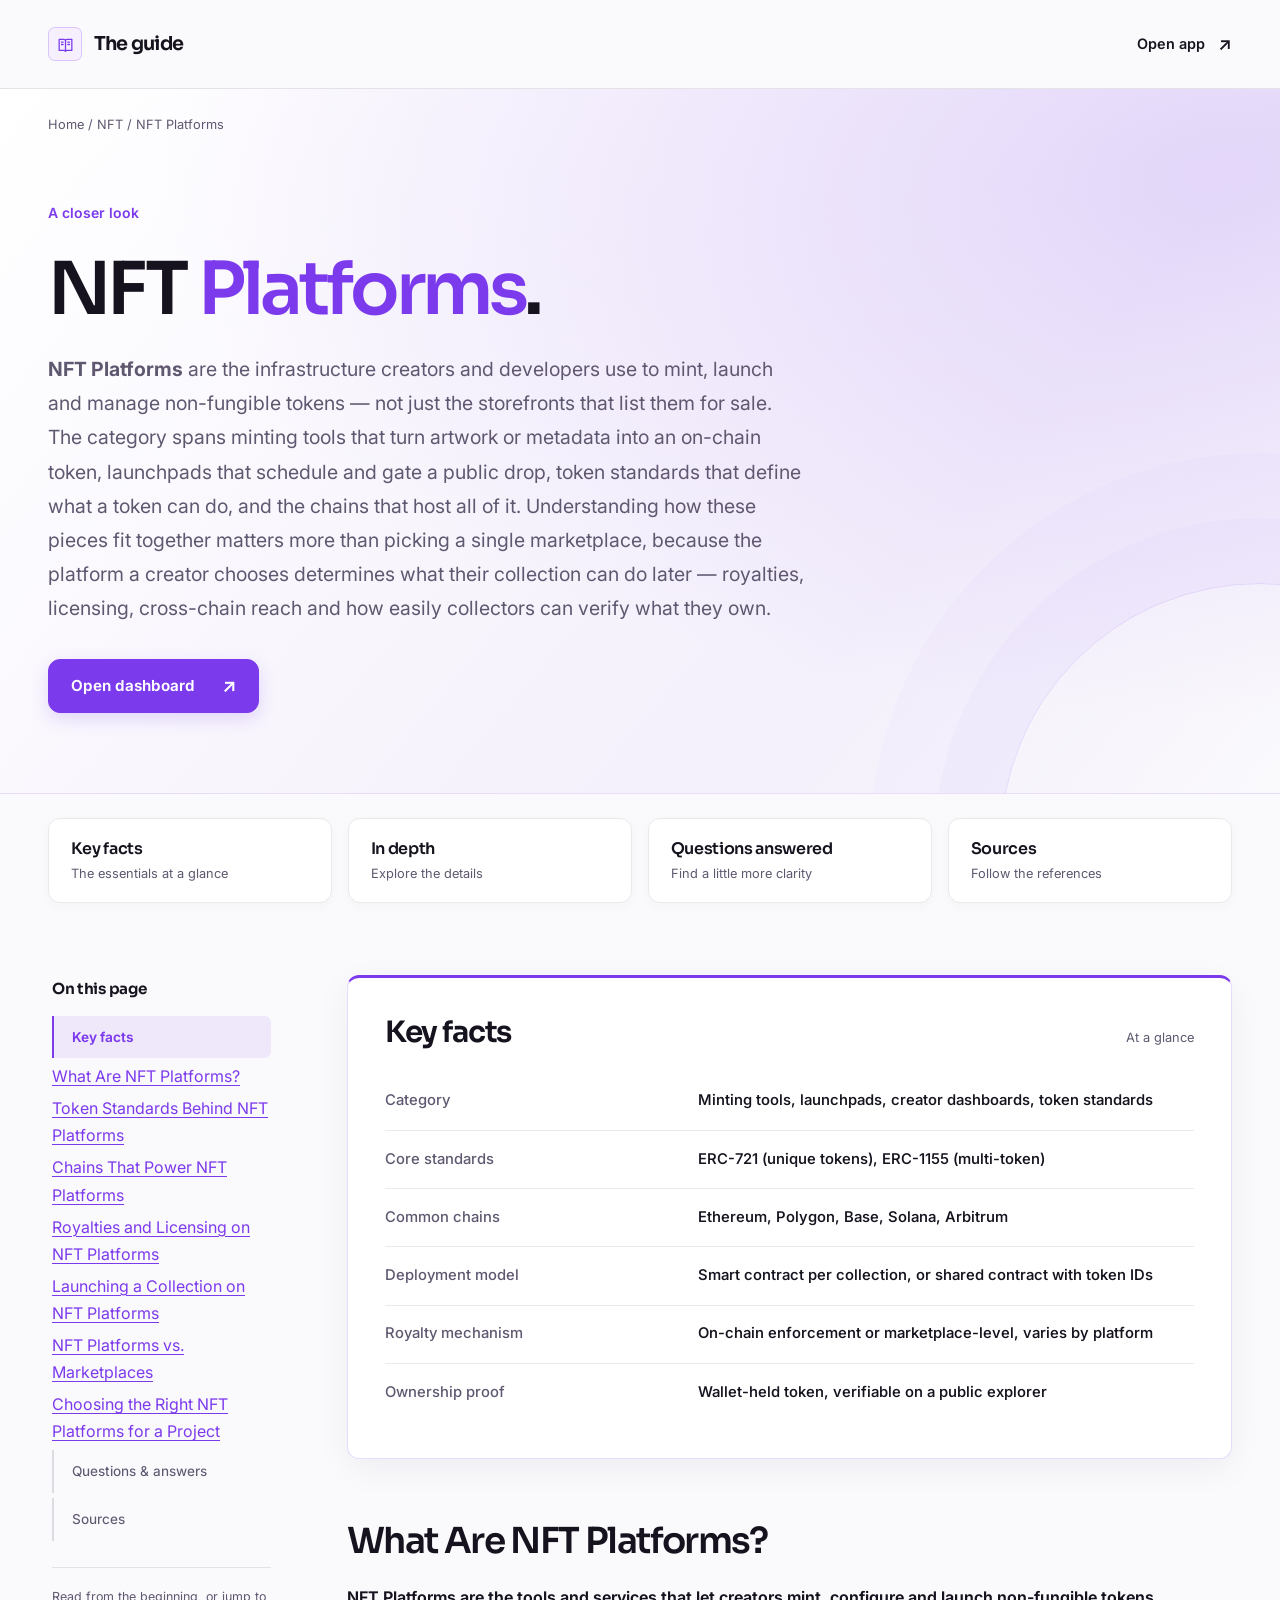
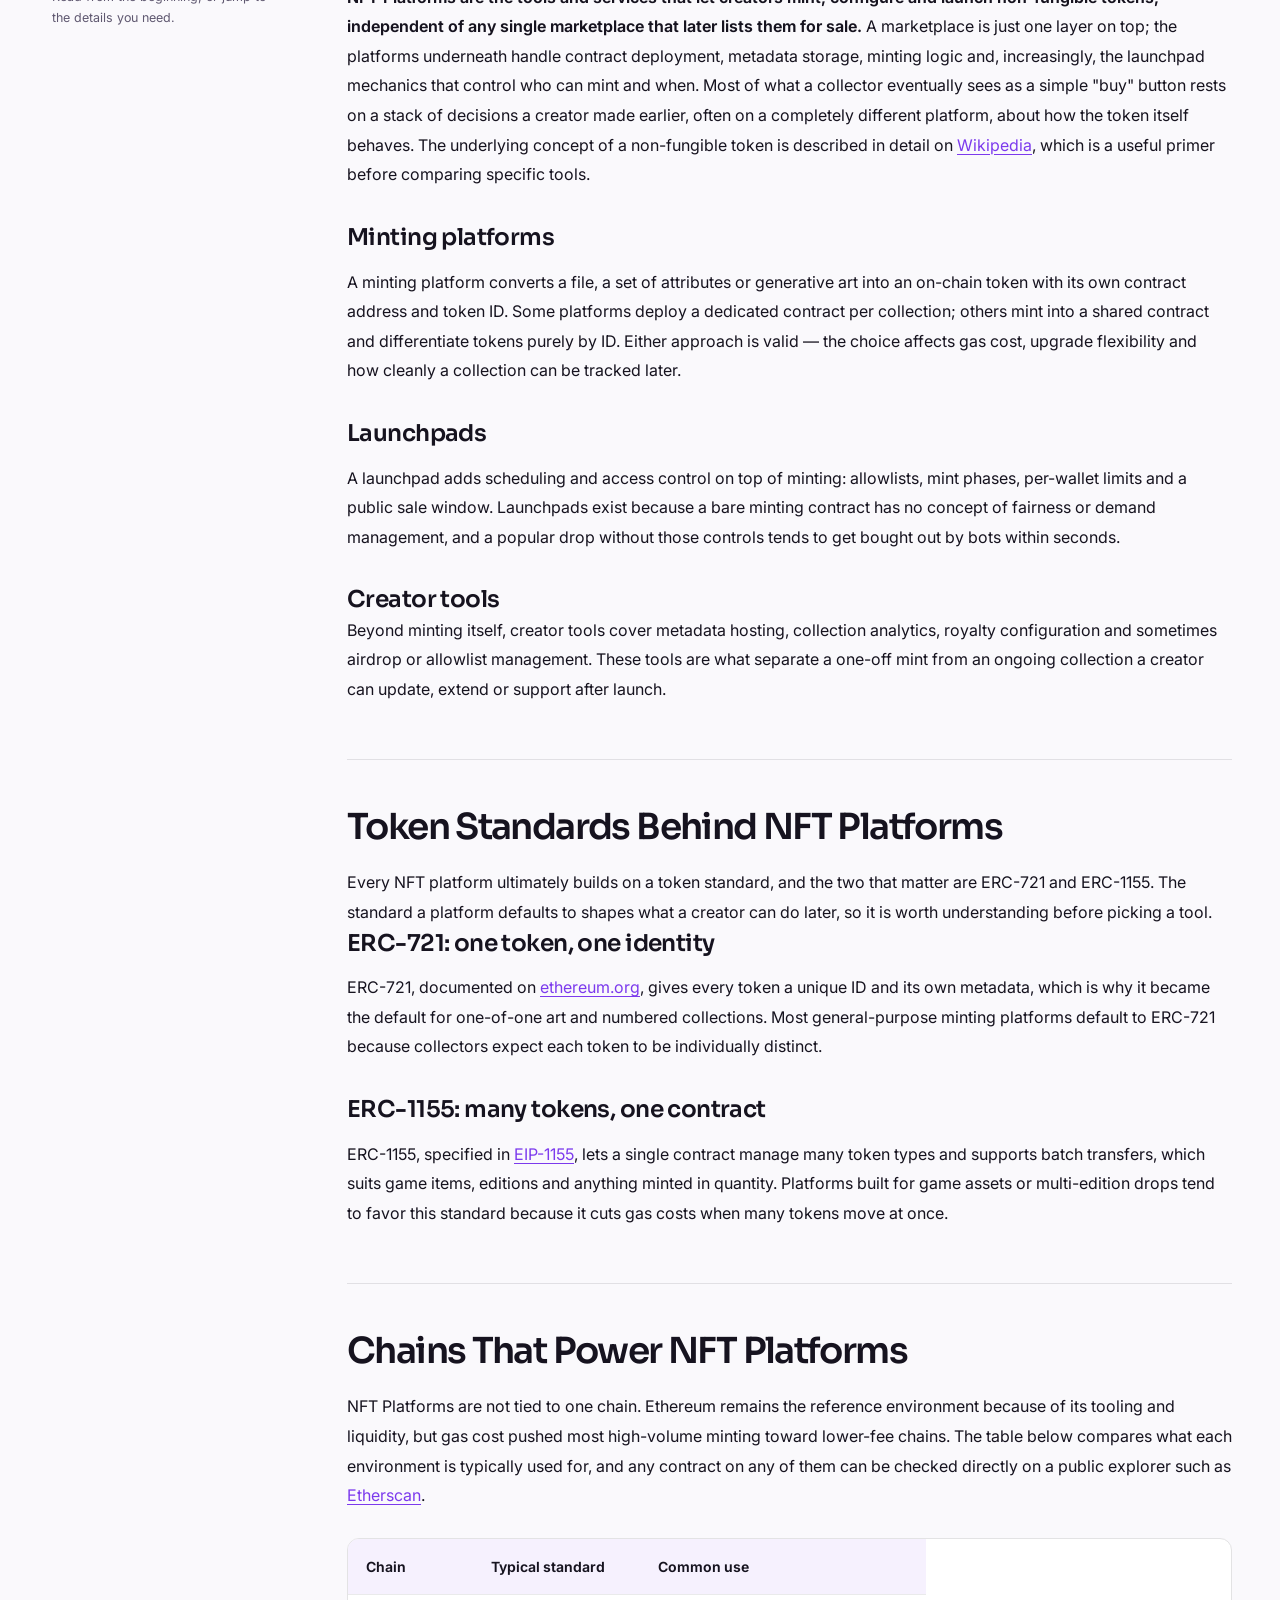
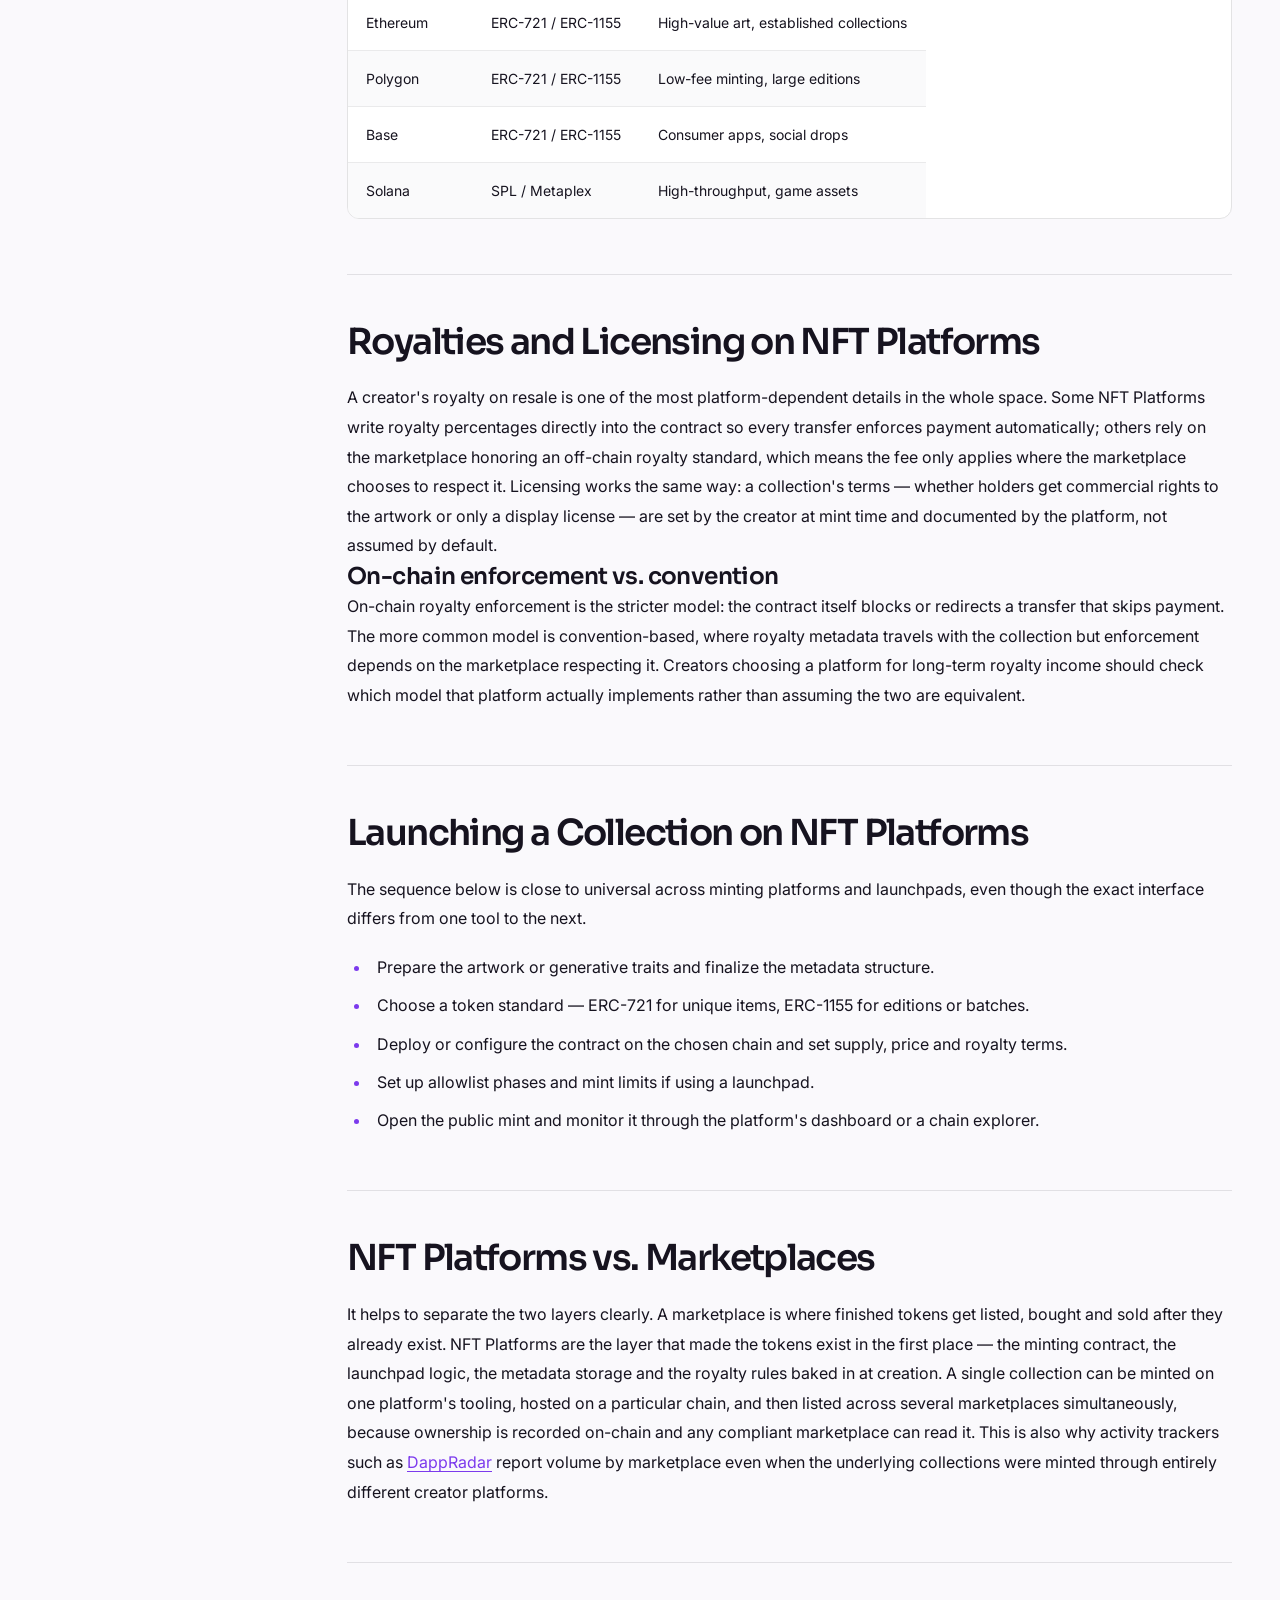
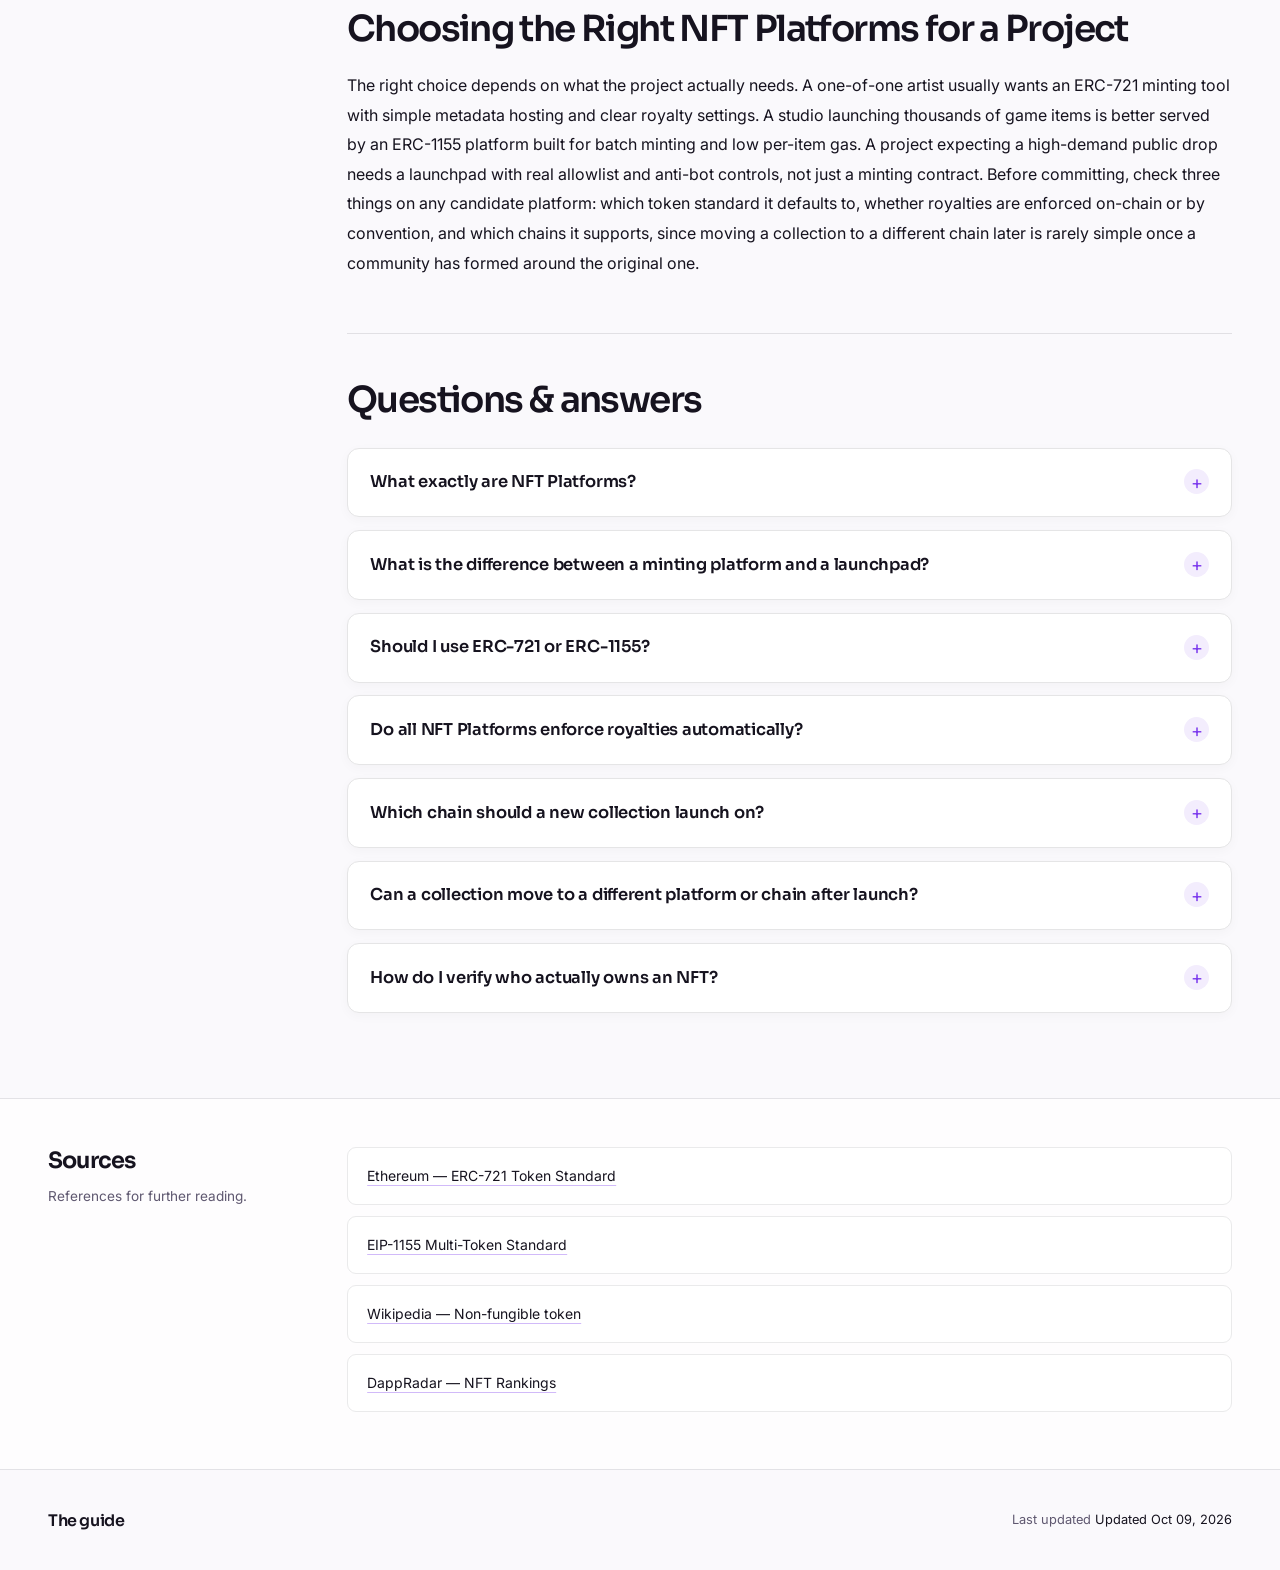
==== index.html @ 8acd0577 "Guide redesign: rich content, inline sources, scrollspy" ====
<!doctype html>
<html lang="en">
<head>
<meta charset="utf-8">
<meta name="viewport" content="width=device-width, initial-scale=1">
<title>NFT Platforms — Minting, Launchpads & Creator Tools Explained</title>
<meta name="description" content="NFT Platforms are the minting tools, launchpads, token standards and chains creators use to build and manage collections. Learn how ERC-721 and ERC-1155 work, how royalties are set, and how to launch a collection.">
<link rel="canonical" href="https://nft-platforms.github.io/">
<meta property="og:type" content="article">
<meta property="og:title" content="NFT Platforms">
<meta property="og:url" content="https://nft-platforms.github.io/">
<meta property="og:image" content="https://nft-platforms.github.io/og.png">
<meta name="twitter:card" content="summary_large_image">
<meta name="twitter:title" content="NFT Platforms">
<link rel="preconnect" href="https://fonts.googleapis.com"><link rel="preconnect" href="https://fonts.gstatic.com" crossorigin><link rel="stylesheet" href="https://fonts.googleapis.com/css2?family=Inter:wght@400;500;600;700&family=Sora:wght@500;600;700&display=swap">
<script type="application/ld+json">{"@context": "https://schema.org", "@graph": [{"@type": "WebSite", "@id": "https://nft-platforms.github.io/#website", "url": "https://nft-platforms.github.io/", "name": "NFT Platforms — Minting, Launchpads & Creator Tools Explained"}, {"@type": "WebPage", "@id": "https://nft-platforms.github.io/#webpage", "url": "https://nft-platforms.github.io/", "name": "NFT Platforms — Minting, Launchpads & Creator Tools Explained", "isPartOf": {"@id": "https://nft-platforms.github.io/#website"}, "description": "NFT Platforms are the minting tools, launchpads, token standards and chains creators use to build and manage collections. Learn how ERC-721 and ERC-1155 work, how royalties are set, and how to launch a collection.", "datePublished": "2026-10-09", "dateModified": "2026-10-09"}, {"@type": "SoftwareApplication", "name": "NFT Platforms", "applicationCategory": "FinanceApplication", "operatingSystem": "Web", "offers": {"@type": "Offer", "price": "0", "priceCurrency": "USD"}}, {"@type": "BreadcrumbList", "itemListElement": [{"@type": "ListItem", "position": 1, "name": "Home", "item": "https://nft-platforms.github.io/"}, {"@type": "ListItem", "position": 2, "name": "NFT"}, {"@type": "ListItem", "position": 3, "name": "NFT Platforms"}]}, {"@type": "FAQPage", "mainEntity": [{"@type": "Question", "name": "What exactly are NFT Platforms?", "acceptedAnswer": {"@type": "Answer", "text": "NFT Platforms are the minting tools, launchpads, creator dashboards and underlying token standards used to create and manage non-fungible tokens, as distinct from the marketplaces that later list them for sale."}}, {"@type": "Question", "name": "What is the difference between a minting platform and a launchpad?", "acceptedAnswer": {"@type": "Answer", "text": "A minting platform turns artwork or metadata into an on-chain token. A launchpad adds scheduling and access control on top — allowlists, mint phases and per-wallet limits — for a public drop."}}, {"@type": "Question", "name": "Should I use ERC-721 or ERC-1155?", "acceptedAnswer": {"@type": "Answer", "text": "ERC-721 suits unique, one-of-one tokens where each item needs its own identity. ERC-1155 suits editions, game items or anything minted in quantity, since one contract can manage many token types and batch transfers."}}, {"@type": "Question", "name": "Do all NFT Platforms enforce royalties automatically?", "acceptedAnswer": {"@type": "Answer", "text": "No. Some write royalty enforcement directly into the contract, while others rely on marketplaces voluntarily honoring royalty metadata. The two models behave very differently for long-term creator income."}}, {"@type": "Question", "name": "Which chain should a new collection launch on?", "acceptedAnswer": {"@type": "Answer", "text": "It depends on the project. Ethereum offers the deepest liquidity and tooling, while Polygon, Base and Solana offer lower fees for high-volume or game-asset minting. Check chain support before committing to a platform."}}, {"@type": "Question", "name": "Can a collection move to a different platform or chain after launch?", "acceptedAnswer": {"@type": "Answer", "text": "Moving a live collection to a different chain or minting platform is difficult once a community and secondary market exist around the original contract, so chain and standard choices are worth getting right before launch."}}, {"@type": "Question", "name": "How do I verify who actually owns an NFT?", "acceptedAnswer": {"@type": "Answer", "text": "Ownership is recorded on-chain against the token's contract and ID, so anyone can check the current holder of a specific token directly on a public chain explorer."}}]}]}</script>
<style>
:root{--bg:#FAF9FC;--surface:#FFFFFF;--text:#16131F;--muted:#5F5870;--accent:#7C3AED;--accent-ink:#FFFFFF;--radius:12px;--display:"Sora";--body:"Inter"}
*,
*::before,
*::after {
  box-sizing: border-box;
}
html {
  scroll-behavior: smooth;
  scroll-padding-top: 2rem;
  background: var(--bg);
  -webkit-text-size-adjust: 100%;
}
body {
  margin: 0;
  min-width: 280px;
  color: var(--text);
  background: var(--bg);
  font-family: var(--body);
  font-size: 1rem;
  font-weight: 400;
  line-height: 1.7;
  -webkit-font-smoothing: antialiased;
  overflow-wrap: break-word;
}
::selection {
  color: var(--accent-ink);
  background: var(--accent);
}
a {
  color: var(--accent);
  text-decoration-thickness: .075em;
  text-underline-offset: .2em;
  transition: color .18s ease, background .18s ease, border-color .18s ease;
}
a:hover {
  color: var(--text);
}
a:focus-visible,
summary:focus-visible,
[tabindex]:focus-visible {
  outline: 3px solid var(--accent);
  outline-offset: 5px;
  border-radius: calc(var(--radius) * .35);
}
img,
svg,
video {
  max-width: 100%;
  vertical-align: middle;
}
img,
video {
  height: auto;
}
h1,
h2,
h3,
h4,
h5,
h6 {
  margin-top: 0;
  color: var(--text);
  font-family: var(--display);
  font-weight: 650;
  line-height: 1.2;
  text-wrap: balance;
}
p,
ul,
ol,
dl,
figure,
blockquote {
  margin-top: 0;
}
[hidden] {
  display: none !important;
}
.cefe23b {
  width: min(100% - 6rem, 1240px);
  margin-inline: auto;
}
.c5c0a72 {
  position: absolute;
  z-index: 20;
  top: 1rem;
  left: 1rem;
  padding: .75rem 1.15rem;
  transform: translateY(-180%);
  border-radius: var(--radius);
  color: var(--accent-ink);
  background: var(--accent);
  font-weight: 600;
}
.c5c0a72:focus {
  transform: translateY(0);
}
.cffaac0 {
  position: relative;
  z-index: 1;
  border-bottom: 1px solid color-mix(in srgb, var(--text) 10%, var(--bg));
  background: var(--bg);
}
.c90aefa {
  display: flex;
  align-items: center;
  justify-content: space-between;
  gap: 2rem;
  min-height: 88px;
  padding-block: 1rem;
}
.c78a686 {
  display: inline-flex;
  align-items: center;
  gap: .75rem;
  color: var(--text);
  font-family: var(--display);
  font-size: 1.2rem;
  font-weight: 650;
  letter-spacing: -.04em;
}
.c497502 {
  display: grid;
  place-items: center;
  width: 34px;
  height: 34px;
  border: 1px solid color-mix(in srgb, var(--accent) 30%, var(--surface));
  border-radius: calc(var(--radius) * .55);
  color: var(--accent);
  background: color-mix(in srgb, var(--accent) 8%, var(--surface));
}
.c497502 svg {
  width: 19px;
  height: 19px;
  fill: none;
  stroke: var(--accent);
  stroke-width: 1.6;
  stroke-linecap: round;
  stroke-linejoin: round;
}
.c78d633 {
  display: inline-flex;
  align-items: center;
  gap: .8rem;
  padding: .5rem 0;
  color: var(--text);
  font-size: .9rem;
  font-weight: 600;
  text-decoration: none;
}
.c78d633:hover {
  color: var(--accent);
}
.cdb88d6 {
  position: relative;
  isolation: isolate;
  overflow: hidden;
  border-bottom: 1px solid color-mix(in srgb, var(--accent) 15%, var(--bg));
  background:
    radial-gradient(ellipse at 95% 12%, color-mix(in srgb, var(--accent) 14%, transparent), color-mix(in srgb, var(--accent) 0%, transparent) 62%),
    linear-gradient(130deg, var(--surface), color-mix(in srgb, var(--accent) 5%, var(--bg)) 70%, var(--bg));
}
.cdb88d6::after {
  content: "";
  position: absolute;
  z-index: -1;
  width: 520px;
  height: 520px;
  right: -240px;
  bottom: -310px;
  border: 1px solid color-mix(in srgb, var(--accent) 15%, transparent);
  border-radius: 50%;
  box-shadow: 0 0 0 65px color-mix(in srgb, var(--accent) 3%, transparent), 0 0 0 130px color-mix(in srgb, var(--accent) 2%, transparent);
  pointer-events: none;
}
.cbb3ed4 {
  padding-block: 1.6rem 5rem;
}
.c1f2489 {
  margin-bottom: 3.8rem;
  color: var(--muted);
  font-size: .8rem;
  line-height: 1.6;
}
.c98dff1 {
  display: inline;
  color: var(--muted);
  font-family: var(--body);
  font-size: inherit;
  text-decoration: none;
}
.c98dff1 a,
a.c98dff1 {
  color: var(--muted);
  text-decoration: none;
}
.c98dff1 a:hover,
a.c98dff1:hover {
  color: var(--accent);
  text-decoration: underline;
}
.c1f2489 ol,
.c1f2489 ul,
ol.c98dff1,
ul.c98dff1 {
  display: flex;
  align-items: center;
  flex-wrap: wrap;
  gap: .45rem .7rem;
  padding: 0;
  margin: 0;
  list-style: none;
}
.c1f2489 li {
  display: inline;
}
.c1f2489 [aria-current="page"] {
  color: var(--text);
}
.ca97e7f {
  display: flex;
  align-items: center;
  flex-wrap: wrap;
  gap: .8rem;
  margin-bottom: 1.35rem;
  color: var(--accent);
  font-size: .875rem;
  font-weight: 600;
}
.cd45941 {
  padding-block: .3rem;
}
.cecd65b {
  display: inline-flex;
  align-items: center;
  justify-content: center;
  min-height: 36px;
  max-width: 180px;
  padding: .4rem .65rem;
  border: 1px solid color-mix(in srgb, var(--text) 9%, var(--surface));
  border-radius: calc(var(--radius) * .6);
  background: var(--surface);
  box-shadow: 0 3px 10px color-mix(in srgb, var(--text) 4%, transparent);
  color: var(--text);
  font-size: .8rem;
  line-height: 1;
}
.cecd65b:empty {
  display: none;
}
.cecd65b img,
.cecd65b svg {
  display: block;
  width: auto;
  max-width: 148px;
  height: 24px;
  object-fit: contain;
}
.cdb88d6 h1 {
  max-width: 1050px;
  margin: 0 0 1.5rem;
  font-family: var(--display);
  font-size: clamp(2.7rem, 5.7vw, 5.1rem);
  font-weight: 600;
  line-height: 1.06;
  letter-spacing: -.055em;
  overflow-wrap: anywhere;
}
.cdb88d6 h1 em {
  color: var(--accent);
  font-style: normal;
}
.cdb88d6 h1 a {
  color: inherit;
}
.c7d309c {
  max-width: 760px;
  margin: 0 0 2.1rem;
  color: var(--muted);
  font-size: clamp(1.05rem, 1.6vw, 1.22rem);
  line-height: 1.75;
  text-wrap: pretty;
}
.ce9240f {
  display: inline-flex;
  align-items: center;
  justify-content: center;
  gap: 1.7rem;
  min-height: 54px;
  padding: .85rem 1.35rem;
  border: 1px solid var(--accent);
  border-radius: var(--radius);
  color: var(--accent-ink);
  background: var(--accent);
  box-shadow: 0 6px 18px color-mix(in srgb, var(--accent) 18%, transparent);
  font-family: var(--body);
  font-size: .95rem;
  font-weight: 650;
  line-height: 1.4;
  text-decoration: none;
  transition: background .2s ease, box-shadow .2s ease, transform .2s ease;
}
.ce9240f:hover {
  color: var(--accent-ink);
  background: color-mix(in srgb, var(--accent) 92%, var(--text));
  box-shadow: 0 9px 24px color-mix(in srgb, var(--accent) 24%, transparent);
  transform: translateY(-2px);
}
.cd52b33 {
  font-family: var(--body);
  font-size: 1.25em;
  line-height: 1;
}
.ccb39e4 {
  display: grid;
  grid-template-columns: repeat(4, minmax(0, 1fr));
  gap: 1rem;
  margin-block: 1.5rem 4.5rem;
}
.c43fad9 {
  min-width: 0;
  padding: 1.2rem 1.35rem;
  border: 1px solid color-mix(in srgb, var(--text) 9%, var(--surface));
  border-radius: var(--radius);
  background: var(--surface);
  box-shadow: 0 3px 12px color-mix(in srgb, var(--text) 3%, transparent);
}
.c43fad9 strong {
  display: block;
  margin-bottom: .2rem;
  color: var(--text);
  font-family: var(--display);
  font-size: 1rem;
  font-weight: 600;
  line-height: 1.4;
  letter-spacing: -.02em;
}
.c43fad9 span {
  display: block;
  color: var(--muted);
  font-size: .8rem;
  line-height: 1.5;
}
.c946517 {
  display: grid;
  grid-template-columns: 235px minmax(0, 1fr);
  align-items: start;
  gap: clamp(2.5rem, 5vw, 5rem);
  padding-bottom: 4.5rem;
}
.c07c0bd {
  position: sticky;
  top: 2rem;
  min-width: 0;
  max-height: calc(100dvh - 4rem);
  overflow-y: auto;
  overscroll-behavior: contain;
  scrollbar-width: thin;
  scrollbar-color: color-mix(in srgb, var(--muted) 35%, var(--surface)) var(--surface);
  padding: .3rem .75rem 1rem .25rem;
}
.c98b7b7 {
  margin: 0 0 1.1rem;
  color: var(--text);
  font-family: var(--display);
  font-size: .95rem;
  font-weight: 650;
  letter-spacing: -.02em;
}
.c0b06b7 {
  display: grid;
  gap: .3rem;
  margin: 0;
  padding: 0;
  list-style: none;
}
.c0b06b7 li {
  min-width: 0;
  margin: 0;
  padding: 0;
}
.c336e71 {
  position: relative;
  display: block;
  padding: .7rem .9rem .7rem 1.1rem;
  border-inline-start: 2px solid color-mix(in srgb, var(--muted) 18%, var(--bg));
  border-radius: 0 calc(var(--radius) * .55) calc(var(--radius) * .55) 0;
  color: var(--muted);
  font-family: var(--body);
  font-size: .85rem;
  font-weight: 450;
  line-height: 1.5;
  text-decoration: none;
  overflow-wrap: anywhere;
}
.c336e71:hover {
  border-inline-start-color: color-mix(in srgb, var(--accent) 45%, var(--bg));
  color: var(--text);
  background: color-mix(in srgb, var(--accent) 5%, var(--bg));
}
.c336e71[aria-current="location"] {
  border-inline-start-color: var(--accent);
  color: var(--accent);
  background: color-mix(in srgb, var(--accent) 9%, var(--bg));
  font-weight: 650;
}
.cb2115a {
  margin: 1.65rem 0 0;
  padding: 1.2rem 0 0;
  border-top: 1px solid color-mix(in srgb, var(--text) 10%, var(--bg));
  color: var(--muted);
  font-size: .78rem;
  line-height: 1.65;
}
.cc89a60 {
  min-width: 0;
}
.c6dfbe2 {
  padding: clamp(1.3rem, 3vw, 2.3rem);
  margin-bottom: 3.75rem;
  border: 1px solid color-mix(in srgb, var(--accent) 18%, var(--surface));
  border-top: 3px solid var(--accent);
  border-radius: var(--radius);
  background: var(--surface);
  box-shadow: 0 10px 35px color-mix(in srgb, var(--text) 5%, transparent);
  scroll-margin-top: 2rem;
}
.c9e0ee4 {
  display: flex;
  align-items: baseline;
  flex-wrap: wrap;
  gap: .5rem 1.5rem;
  justify-content: space-between;
  margin-bottom: 1.4rem;
}
.c9e0ee4 h2 {
  margin: 0;
  font-size: clamp(1.45rem, 2.3vw, 1.85rem);
  letter-spacing: -.04em;
}
.c9e0ee4 p {
  margin: 0;
  color: var(--muted);
  font-size: .8rem;
}
.cd4918e {
  min-width: 0;
  overflow-x: auto;
  scrollbar-width: thin;
  scrollbar-color: var(--muted) var(--surface);
}
.cddbc83 {
  width: 100%;
  border-collapse: collapse;
  color: var(--text);
  font-family: var(--body);
  font-size: .925rem;
  line-height: 1.6;
  text-align: left;
}
.cddbc83 caption {
  padding: 0 0 1rem;
  color: var(--muted);
  font-size: .85rem;
  text-align: left;
}
.cddbc83 th,
.cddbc83 td {
  padding: 1.05rem .85rem;
  border-bottom: 1px solid color-mix(in srgb, var(--text) 9%, var(--surface));
  vertical-align: top;
  overflow-wrap: anywhere;
}
.cddbc83 th {
  width: 37%;
  color: var(--muted);
  font-weight: 500;
}
.cddbc83 thead th {
  color: var(--text);
  background: color-mix(in srgb, var(--accent) 5%, var(--surface));
  font-weight: 650;
}
.cddbc83 td {
  font-weight: 550;
}
.cddbc83 tr > :first-child {
  padding-left: 0;
}
.cddbc83 tr > :last-child {
  padding-right: 0;
}
.cddbc83 tbody:last-child tr:last-child > *,
.cddbc83 > tr:last-child > * {
  border-bottom: 0;
}
.cddbc83 td p:last-child,
.cddbc83 th p:last-child {
  margin-bottom: 0;
}
.c94e73f {
  min-width: 0;
}
.c7e3043 {
  min-width: 0;
  margin: 0 0 3.4rem;
  scroll-margin-top: 2rem;
}
.c7e3043 + .c7e3043 {
  padding-top: 2.8rem;
  border-top: 1px solid color-mix(in srgb, var(--text) 11%, var(--bg));
}
.c4449d2 {
  margin: 0 0 1.25rem;
  color: var(--text);
  font-family: var(--display);
  font-size: clamp(1.65rem, 2.8vw, 2.35rem);
  font-weight: 600;
  line-height: 1.22;
  letter-spacing: -.045em;
}
.c6a6f49 {
  color: var(--text);
  font-family: var(--body);
  font-size: 1rem;
  line-height: 1.85;
  overflow-wrap: anywhere;
}
.c6a6f49 > :last-child {
  margin-bottom: 0;
}
.c6a6f49 p {
  margin: 0 0 1.3rem;
  text-wrap: pretty;
}
.c6a6f49 h3 {
  margin: 2rem 0 .9rem;
  font-size: clamp(1.2rem, 2vw, 1.45rem);
  font-weight: 600;
  line-height: 1.35;
  letter-spacing: -.025em;
}
.c6a6f49 h4,
.c6a6f49 h5,
.c6a6f49 h6 {
  margin: 1.6rem 0 .75rem;
  font-size: 1.075rem;
  line-height: 1.4;
}
.c6a6f49 h3:first-child,
.c6a6f49 h4:first-child {
  margin-top: 0;
}
.c6a6f49 strong,
.c41a2b4 strong {
  color: var(--text);
  font-weight: 650;
}
.c6a6f49 ul,
.c6a6f49 ol,
.c41a2b4 ul,
.c41a2b4 ol {
  margin: 1.2rem 0 1.6rem;
  padding-left: 1.5rem;
}
.c6a6f49 li,
.c41a2b4 li {
  padding-left: .4rem;
  margin-block: .55rem;
}
.c6a6f49 li::marker,
.c41a2b4 li::marker {
  color: var(--accent);
  font-weight: 600;
}
.c6a6f49 li > ul,
.c6a6f49 li > ol {
  margin-block: .5rem;
}
.c6a6f49 li p {
  margin-bottom: .6rem;
}
.c6a6f49 blockquote {
  margin: 1.8rem 0;
  padding: 1.3rem 1.5rem;
  border-inline-start: 3px solid var(--accent);
  border-radius: 0 var(--radius) var(--radius) 0;
  background: color-mix(in srgb, var(--accent) 6%, var(--surface));
  color: var(--text);
  font-size: 1.05rem;
}
.c6a6f49 blockquote > :last-child {
  margin-bottom: 0;
}
.c6a6f49 blockquote cite {
  display: block;
  margin-top: .9rem;
  color: var(--muted);
  font-size: .85rem;
  font-style: normal;
}
.c6a6f49 table {
  display: block;
  width: 100%;
  max-width: 100%;
  margin: 1.7rem 0;
  overflow-x: auto;
  border: 1px solid color-mix(in srgb, var(--text) 12%, var(--surface));
  border-radius: var(--radius);
  border-spacing: 0;
  background: var(--surface);
  font-family: var(--body);
  font-size: .875rem;
  line-height: 1.65;
  text-align: left;
  scrollbar-width: thin;
  scrollbar-color: var(--muted) var(--surface);
}
.c6a6f49 table caption {
  padding: .9rem 1rem;
  color: var(--muted);
  font-size: .82rem;
  text-align: left;
}
.c6a6f49 th,
.c6a6f49 td {
  min-width: 125px;
  padding: 1rem 1.15rem;
  border-bottom: 1px solid color-mix(in srgb, var(--text) 9%, var(--surface));
  vertical-align: top;
}
.c6a6f49 th {
  color: var(--text);
  background: color-mix(in srgb, var(--accent) 7%, var(--surface));
  font-weight: 650;
}
.c6a6f49 tbody tr:nth-child(even) {
  background: color-mix(in srgb, var(--text) 2%, var(--surface));
}
.c6a6f49 tbody:last-child tr:last-child > * {
  border-bottom: 0;
}
.c6a6f49 td > :last-child,
.c6a6f49 th > :last-child {
  margin-bottom: 0;
}
.c6a6f49 figure {
  margin: 1.8rem 0;
}
.c6a6f49 figure img {
  display: block;
  border-radius: var(--radius);
}
.c6a6f49 figcaption {
  margin-top: .7rem;
  color: var(--muted);
  font-size: .8rem;
  line-height: 1.6;
}
.c6a6f49 code,
.c41a2b4 code {
  padding: .1em .35em;
  border-radius: calc(var(--radius) * .25);
  background: color-mix(in srgb, var(--accent) 7%, var(--surface));
  color: var(--text);
  font-family: var(--body);
  font-size: .9em;
}
.c6a6f49 pre {
  overflow-x: auto;
  padding: 1.2rem;
  border: 1px solid color-mix(in srgb, var(--text) 10%, var(--surface));
  border-radius: var(--radius);
  background: var(--surface);
  color: var(--text);
  font-family: var(--body);
  font-size: .875rem;
  line-height: 1.7;
}
.c6a6f49 pre code {
  padding: 0;
  background: var(--surface);
}
.c6a6f49 hr {
  margin: 2rem 0;
  border: 0;
  border-top: 1px solid color-mix(in srgb, var(--text) 12%, var(--bg));
}
.c6a6f49 dt {
  margin-top: 1.1rem;
  color: var(--text);
  font-weight: 650;
}
.c6a6f49 dd {
  margin: .4rem 0 1rem;
  color: var(--muted);
}
.cfaed6d {
  padding-top: 2.75rem;
  border-top: 1px solid color-mix(in srgb, var(--text) 11%, var(--bg));
  scroll-margin-top: 2rem;
}
.cfaed6d > .c4449d2 {
  margin-bottom: 1.65rem;
}
.c4f1704 {
  margin: 0 0 .8rem;
  border: 1px solid color-mix(in srgb, var(--text) 11%, var(--surface));
  border-radius: var(--radius);
  background: var(--surface);
  box-shadow: 0 3px 12px color-mix(in srgb, var(--text) 3%, transparent);
  overflow: clip;
  transition: border-color .2s ease, box-shadow .2s ease;
}
.c4f1704:hover {
  border-color: color-mix(in srgb, var(--accent) 35%, var(--surface));
}
.c4f1704[open] {
  border-color: color-mix(in srgb, var(--accent) 35%, var(--surface));
  box-shadow: 0 6px 20px color-mix(in srgb, var(--text) 4%, transparent);
}
.caa4bcc {
  position: relative;
  display: block;
  padding: 1.35rem 3.8rem 1.35rem 1.4rem;
  color: var(--text);
  font-family: var(--display);
  font-size: 1.025rem;
  font-weight: 600;
  line-height: 1.5;
  letter-spacing: -.015em;
  list-style: none;
  cursor: pointer;
}
.caa4bcc::-webkit-details-marker {
  display: none;
}
.caa4bcc::after {
  content: "+";
  position: absolute;
  top: 1.3rem;
  right: 1.35rem;
  display: grid;
  place-items: center;
  width: 25px;
  height: 25px;
  border-radius: 50%;
  background: color-mix(in srgb, var(--accent) 9%, var(--surface));
  color: var(--accent);
  font-family: var(--body);
  font-size: 1.15rem;
  font-weight: 400;
  line-height: 1;
}
.c4f1704[open] > .caa4bcc::after {
  content: "−";
}
.c4f1704 > .caa4bcc:focus-visible {
  outline-offset: -5px;
}
.c41a2b4 {
  padding: 0 1.4rem 1.45rem;
  color: var(--muted);
  font-family: var(--body);
  font-size: .95rem;
  line-height: 1.8;
}
.c41a2b4 > :first-child {
  margin-top: 0;
}
.c41a2b4 > :last-child {
  margin-bottom: 0;
}
.c41a2b4 p {
  margin-bottom: 1rem;
}
.cdb9218 {
  padding-block: 3rem 3.6rem;
  border-top: 1px solid color-mix(in srgb, var(--text) 10%, var(--bg));
  background: color-mix(in srgb, var(--surface) 70%, var(--bg));
  scroll-margin-top: 2rem;
}
.c334f5b {
  display: grid;
  grid-template-columns: 235px minmax(0, 1fr);
  gap: clamp(2.5rem, 5vw, 5rem);
}
.cc106f7 h2 {
  margin-bottom: .7rem;
  font-size: 1.4rem;
  letter-spacing: -.035em;
}
.cc106f7 p {
  margin: 0;
  color: var(--muted);
  font-size: .85rem;
  line-height: 1.7;
}
.c7d7921 {
  min-width: 0;
}
.cf31224 {
  display: grid;
  gap: .7rem;
  margin: 0;
  padding: 0;
  list-style: none;
  font-family: var(--body);
}
.c3834c2 {
  display: block;
  min-width: 0;
  padding: 1rem 1.2rem;
  border: 1px solid color-mix(in srgb, var(--text) 9%, var(--surface));
  border-radius: calc(var(--radius) * .75);
  background: var(--surface);
  color: var(--muted);
  font-family: var(--body);
  font-size: .875rem;
  line-height: 1.7;
  overflow-wrap: anywhere;
}
.c3834c2 a,
a.c3834c2 {
  color: var(--text);
  text-decoration-color: color-mix(in srgb, var(--accent) 35%, var(--surface));
  text-underline-offset: .25em;
}
.c3834c2 a:hover,
a.c3834c2:hover {
  color: var(--accent);
  text-decoration-color: var(--accent);
}
.c3834c2 p {
  margin: .4rem 0 0;
}
.c3834c2 small {
  color: var(--muted);
  font-size: .8rem;
}
.c576ad7 {
  border-top: 1px solid color-mix(in srgb, var(--text) 10%, var(--bg));
  background: var(--bg);
}
.c12b089 {
  display: flex;
  align-items: center;
  justify-content: space-between;
  flex-wrap: wrap;
  gap: 1rem 2rem;
  min-height: 100px;
  padding-block: 1.5rem;
}
.c9fcdd5 {
  color: var(--text);
  font-family: var(--display);
  font-size: 1rem;
  font-weight: 600;
  letter-spacing: -.025em;
}
.c50a962 {
  margin: 0;
  color: var(--muted);
  font-size: .8rem;
}
.c50a962 span {
  color: var(--text);
}
@media (min-width: 1500px) {
  .cbb3ed4 {
    padding-bottom: 6rem;
  }
  .c1f2489 {
    margin-bottom: 4.5rem;
  }
  .c946517 {
    gap: 5.5rem;
  }
  .c334f5b {
    gap: 5.5rem;
  }
}
@media (max-width: 1050px) {
  .cefe23b {
    width: calc(100% - 3rem);
  }
  .c946517,
  .c334f5b {
    grid-template-columns: 190px minmax(0, 1fr);
    gap: 2.25rem;
  }
  .ccb39e4 {
    gap: .75rem;
  }
  .c43fad9 {
    padding: 1rem;
  }
  .c336e71 {
    font-size: .8rem;
  }
}
@media (max-width: 760px) {
  html {
    scroll-padding-top: 1rem;
  }
  .c90aefa {
    min-height: 72px;
  }
  .cbb3ed4 {
    padding-block: 1.25rem 3.25rem;
  }
  .c1f2489 {
    margin-bottom: 2.6rem;
  }
  .cdb88d6 h1 {
    max-width: 100%;
    font-size: clamp(2.45rem, 7.4vw, 3.6rem);
    letter-spacing: -.045em;
  }
  .c7d309c {
    font-size: 1.05rem;
  }
  .ccb39e4 {
    grid-template-columns: repeat(2, minmax(0, 1fr));
    margin-block: 1.2rem 2.5rem;
  }
  .c946517 {
    grid-template-columns: minmax(0, 1fr);
    gap: 2.3rem;
    padding-bottom: 3rem;
  }
  .c07c0bd {
    position: static;
    max-height: none;
    padding: 1.2rem;
    border: 1px solid color-mix(in srgb, var(--text) 10%, var(--surface));
    border-radius: var(--radius);
    background: var(--surface);
  }
  .c98b7b7 {
    margin-bottom: .8rem;
  }
  .c0b06b7 {
    grid-template-columns: repeat(2, minmax(0, 1fr));
    gap: .4rem .8rem;
  }
  .c336e71 {
    height: 100%;
    padding-block: .7rem;
    font-size: .825rem;
  }
  .cb2115a {
    display: none;
  }
  .c6dfbe2 {
    margin-bottom: 2.5rem;
  }
  .c7e3043 {
    margin-bottom: 2.6rem;
  }
  .c7e3043 + .c7e3043 {
    padding-top: 2.2rem;
  }
  .c334f5b {
    grid-template-columns: minmax(0, 1fr);
    gap: 1.5rem;
  }
  .cdb9218 {
    padding-block: 2.5rem;
  }
  .c7e3043,
  .c6dfbe2,
  .cfaed6d,
  .cdb9218 {
    scroll-margin-top: 1rem;
  }
}
@media (max-width: 440px) {
  .cefe23b {
    width: calc(100% - 2rem);
  }
  .c90aefa {
    gap: 1rem;
  }
  .c78a686 {
    gap: .5rem;
    font-size: 1.05rem;
  }
  .c78d633 {
    gap: .45rem;
    font-size: .8rem;
  }
  .ca97e7f {
    gap: .65rem;
    margin-bottom: 1.1rem;
  }
  .cdb88d6 h1 {
    font-size: 2.5rem;
  }
  .ce9240f {
    width: 100%;
    justify-content: space-between;
  }
  .c43fad9 {
    padding: .9rem;
  }
  .c43fad9 strong {
    font-size: .9rem;
  }
  .c43fad9 span {
    font-size: .75rem;
  }
  .c0b06b7 {
    grid-template-columns: minmax(0, 1fr);
  }
  .c6dfbe2 {
    padding: 1.15rem;
  }
  .cddbc83 {
    font-size: .85rem;
  }
  .cddbc83 th,
  .cddbc83 td {
    padding-block: .9rem;
    padding-inline: .5rem;
  }
  .c6a6f49 {
    font-size: .95rem;
    line-height: 1.8;
  }
  .c6a6f49 blockquote {
    padding: 1rem 1.1rem;
  }
  .caa4bcc {
    padding: 1.1rem 3rem 1.1rem 1.1rem;
    font-size: .95rem;
  }
  .caa4bcc::after {
    top: 1.1rem;
    right: .9rem;
  }
  .c41a2b4 {
    padding: 0 1.1rem 1.2rem;
    font-size: .9rem;
  }
  .c12b089 {
    align-items: flex-start;
    flex-direction: column;
    gap: .6rem;
  }
}
@media (prefers-reduced-motion: reduce) {
  html {
    scroll-behavior: auto;
  }
  *,
  *::before,
  *::after {
    transition: none !important;
  }
  .ce9240f:hover {
    transform: none;
  }
}
@media print {
  body {
    background: var(--surface);
    font-size: 10pt;
  }
  .cefe23b {
    width: 100%;
  }
  .cffaac0,
  .c5c0a72,
  .ce9240f,
  .c07c0bd,
  .cdb88d6::after {
    display: none;
  }
  .cdb88d6 {
    background: var(--surface);
  }
  .cbb3ed4 {
    padding-block: 1rem 2rem;
  }
  .c1f2489 {
    margin-bottom: 1.5rem;
  }
  .cdb88d6 h1 {
    font-size: 32pt;
  }
  .ccb39e4 {
    margin-bottom: 2rem;
  }
  .c946517,
  .c334f5b {
    display: block;
  }
  .c6dfbe2,
  .c43fad9,
  .c4f1704 {
    box-shadow: none;
  }
  .c4449d2,
  .c6a6f49 h3 {
    break-after: avoid;
  }
  .c4f1704,
  .c3834c2,
  .c6a6f49 tr {
    break-inside: avoid;
  }
  .cc106f7 {
    margin-bottom: 1rem;
  }
}
</style>
</head>
<body>
<a class="c5c0a72" href="#guide-main">Skip to guide</a>
<header class="cffaac0">
  <div class="cefe23b c90aefa">
    <div class="c78a686">
      <span class="c497502" aria-hidden="true"><svg viewBox="0 0 24 24"><path d="M4 5.5h6a3 3 0 0 1 2 1 3 3 0 0 1 2-1h6v14h-6a3 3 0 0 0-2 1 3 3 0 0 0-2-1H4zM12 6.5v14M7 9h2M15 9h2M7 12h2M15 12h2"/></svg></span>
      <span>The guide</span>
    </div>
    <a class="c78d633" href="dashboard/">Open app <span class="cd52b33" aria-hidden="true">↗</span></a>
  </div>
</header>
<section class="cdb88d6" aria-labelledby="guide-title">
  <div class="cefe23b cbb3ed4">
    <nav class="c1f2489" aria-label="Breadcrumb"><nav class="c98dff1" aria-label="Breadcrumb"><a href="dashboard/">Home</a> <span>/</span> <span>NFT</span> <span>/</span> <span>NFT Platforms</span></nav></nav>
    <div class="ca97e7f"><span class="cd45941">A closer look</span><span class="cecd65b"></span></div>
    <h1 id="guide-title">NFT <em>Platforms</em>.</h1>
    <p class="c7d309c"><strong>NFT Platforms</strong> are the infrastructure creators and developers use to mint, launch and manage non-fungible tokens — not just the storefronts that list them for sale. The category spans minting tools that turn artwork or metadata into an on-chain token, launchpads that schedule and gate a public drop, token standards that define what a token can do, and the chains that host all of it. Understanding how these pieces fit together matters more than picking a single marketplace, because the platform a creator chooses determines what their collection can do later — royalties, licensing, cross-chain reach and how easily collectors can verify what they own.</p>
    <a class="ce9240f" href="dashboard/">Open dashboard <span class="cd52b33" aria-hidden="true">↗</span></a>
  </div>
</section>
<div class="cefe23b">
  <div class="ccb39e4" aria-label="Guide highlights">
    <div class="c43fad9"><strong>Key facts</strong><span>The essentials at a glance</span></div>
    <div class="c43fad9"><strong>In depth</strong><span>Explore the details</span></div>
    <div class="c43fad9"><strong>Questions answered</strong><span>Find a little more clarity</span></div>
    <div class="c43fad9"><strong>Sources</strong><span>Follow the references</span></div>
  </div>
  <div class="c946517">
    <nav class="c07c0bd" aria-labelledby="toc-title">
      <h2 class="c98b7b7" id="toc-title">On this page</h2>
      <ul class="c0b06b7" id="toc-list">
        <li><a class="c336e71" href="#key-facts">Key facts</a></li>
        <li><a class="c336e71" href="#guide-sections" data-sections-link>In depth</a></li>
        <li><a class="c336e71" href="#questions">Questions &amp; answers</a></li>
        <li><a class="c336e71" href="#sources">Sources</a></li>
      </ul>
      <p class="cb2115a">Read from the beginning, or jump to the details you need.</p>
    </nav>
    <main class="cc89a60" id="guide-main" tabindex="-1">
      <section class="c6dfbe2" id="key-facts" aria-labelledby="facts-title">
        <div class="c9e0ee4"><h2 id="facts-title">Key facts</h2><p>At a glance</p></div>
        <div class="cd4918e"><table class="cddbc83"><tbody><tr><th scope="row">Category</th><td>Minting tools, launchpads, creator dashboards, token standards</td></tr>
<tr><th scope="row">Core standards</th><td>ERC-721 (unique tokens), ERC-1155 (multi-token)</td></tr>
<tr><th scope="row">Common chains</th><td>Ethereum, Polygon, Base, Solana, Arbitrum</td></tr>
<tr><th scope="row">Deployment model</th><td>Smart contract per collection, or shared contract with token IDs</td></tr>
<tr><th scope="row">Royalty mechanism</th><td>On-chain enforcement or marketplace-level, varies by platform</td></tr>
<tr><th scope="row">Ownership proof</th><td>Wallet-held token, verifiable on a public explorer</td></tr></tbody></table></div>
      </section>
      <div class="c94e73f" id="guide-sections"><section class="c7e3043"><h2 class="c4449d2">What Are NFT Platforms?</h2><div class="c6a6f49"><strong>NFT Platforms are the tools and services that let creators mint, configure and launch non-fungible tokens, independent of any single marketplace that later lists them for sale.</strong> A marketplace is just one layer on top; the platforms underneath handle contract deployment, metadata storage, minting logic and, increasingly, the launchpad mechanics that control who can mint and when. Most of what a collector eventually sees as a simple "buy" button rests on a stack of decisions a creator made earlier, often on a completely different platform, about how the token itself behaves. The underlying concept of a non-fungible token is described in detail on <a href="https://en.wikipedia.org/wiki/Non-fungible_token" rel="nofollow noopener" target="_blank">Wikipedia</a>, which is a useful primer before comparing specific tools.<h3>Minting platforms</h3>A minting platform converts a file, a set of attributes or generative art into an on-chain token with its own contract address and token ID. Some platforms deploy a dedicated contract per collection; others mint into a shared contract and differentiate tokens purely by ID. Either approach is valid — the choice affects gas cost, upgrade flexibility and how cleanly a collection can be tracked later.<h3>Launchpads</h3>A launchpad adds scheduling and access control on top of minting: allowlists, mint phases, per-wallet limits and a public sale window. Launchpads exist because a bare minting contract has no concept of fairness or demand management, and a popular drop without those controls tends to get bought out by bots within seconds.<h3>Creator tools</h3>Beyond minting itself, creator tools cover metadata hosting, collection analytics, royalty configuration and sometimes airdrop or allowlist management. These tools are what separate a one-off mint from an ongoing collection a creator can update, extend or support after launch.</div></section>
<section class="c7e3043"><h2 class="c4449d2">Token Standards Behind NFT Platforms</h2><div class="c6a6f49">Every NFT platform ultimately builds on a token standard, and the two that matter are ERC-721 and ERC-1155. The standard a platform defaults to shapes what a creator can do later, so it is worth understanding before picking a tool.<h3>ERC-721: one token, one identity</h3>ERC-721, documented on <a href="https://ethereum.org/en/developers/docs/standards/tokens/erc-721/" rel="nofollow noopener" target="_blank">ethereum.org</a>, gives every token a unique ID and its own metadata, which is why it became the default for one-of-one art and numbered collections. Most general-purpose minting platforms default to ERC-721 because collectors expect each token to be individually distinct.<h3>ERC-1155: many tokens, one contract</h3>ERC-1155, specified in <a href="https://eips.ethereum.org/EIPS/eip-1155" rel="nofollow noopener" target="_blank">EIP-1155</a>, lets a single contract manage many token types and supports batch transfers, which suits game items, editions and anything minted in quantity. Platforms built for game assets or multi-edition drops tend to favor this standard because it cuts gas costs when many tokens move at once.</div></section>
<section class="c7e3043"><h2 class="c4449d2">Chains That Power NFT Platforms</h2><div class="c6a6f49">NFT Platforms are not tied to one chain. Ethereum remains the reference environment because of its tooling and liquidity, but gas cost pushed most high-volume minting toward lower-fee chains. The table below compares what each environment is typically used for, and any contract on any of them can be checked directly on a public explorer such as <a href="https://etherscan.io/" rel="nofollow noopener" target="_blank">Etherscan</a>.<table><thead><tr><th>Chain</th><th>Typical standard</th><th>Common use</th></tr></thead><tbody><tr><td>Ethereum</td><td>ERC-721 / ERC-1155</td><td>High-value art, established collections</td></tr><tr><td>Polygon</td><td>ERC-721 / ERC-1155</td><td>Low-fee minting, large editions</td></tr><tr><td>Base</td><td>ERC-721 / ERC-1155</td><td>Consumer apps, social drops</td></tr><tr><td>Solana</td><td>SPL / Metaplex</td><td>High-throughput, game assets</td></tr></tbody></table></div></section>
<section class="c7e3043"><h2 class="c4449d2">Royalties and Licensing on NFT Platforms</h2><div class="c6a6f49">A creator's royalty on resale is one of the most platform-dependent details in the whole space. Some NFT Platforms write royalty percentages directly into the contract so every transfer enforces payment automatically; others rely on the marketplace honoring an off-chain royalty standard, which means the fee only applies where the marketplace chooses to respect it. Licensing works the same way: a collection's terms — whether holders get commercial rights to the artwork or only a display license — are set by the creator at mint time and documented by the platform, not assumed by default.<h3>On-chain enforcement vs. convention</h3>On-chain royalty enforcement is the stricter model: the contract itself blocks or redirects a transfer that skips payment. The more common model is convention-based, where royalty metadata travels with the collection but enforcement depends on the marketplace respecting it. Creators choosing a platform for long-term royalty income should check which model that platform actually implements rather than assuming the two are equivalent.</div></section>
<section class="c7e3043"><h2 class="c4449d2">Launching a Collection on NFT Platforms</h2><div class="c6a6f49">The sequence below is close to universal across minting platforms and launchpads, even though the exact interface differs from one tool to the next.<ul><li>Prepare the artwork or generative traits and finalize the metadata structure.</li><li>Choose a token standard — ERC-721 for unique items, ERC-1155 for editions or batches.</li><li>Deploy or configure the contract on the chosen chain and set supply, price and royalty terms.</li><li>Set up allowlist phases and mint limits if using a launchpad.</li><li>Open the public mint and monitor it through the platform's dashboard or a chain explorer.</li></ul></div></section>
<section class="c7e3043"><h2 class="c4449d2">NFT Platforms vs. Marketplaces</h2><div class="c6a6f49">It helps to separate the two layers clearly. A marketplace is where finished tokens get listed, bought and sold after they already exist. NFT Platforms are the layer that made the tokens exist in the first place — the minting contract, the launchpad logic, the metadata storage and the royalty rules baked in at creation. A single collection can be minted on one platform's tooling, hosted on a particular chain, and then listed across several marketplaces simultaneously, because ownership is recorded on-chain and any compliant marketplace can read it. This is also why activity trackers such as <a href="https://dappradar.com/rankings/nft" rel="nofollow noopener" target="_blank">DappRadar</a> report volume by marketplace even when the underlying collections were minted through entirely different creator platforms.</div></section>
<section class="c7e3043"><h2 class="c4449d2">Choosing the Right NFT Platforms for a Project</h2><div class="c6a6f49">The right choice depends on what the project actually needs. A one-of-one artist usually wants an ERC-721 minting tool with simple metadata hosting and clear royalty settings. A studio launching thousands of game items is better served by an ERC-1155 platform built for batch minting and low per-item gas. A project expecting a high-demand public drop needs a launchpad with real allowlist and anti-bot controls, not just a minting contract. Before committing, check three things on any candidate platform: which token standard it defaults to, whether royalties are enforced on-chain or by convention, and which chains it supports, since moving a collection to a different chain later is rarely simple once a community has formed around the original one.</div></section></div>
      <section class="cfaed6d" id="questions" aria-labelledby="questions-title">
        <h2 class="c4449d2" id="questions-title">Questions &amp; answers</h2>
        <details class="c4f1704"><summary class="caa4bcc">What exactly are NFT Platforms?</summary><div class="c41a2b4">NFT Platforms are the minting tools, launchpads, creator dashboards and underlying token standards used to create and manage non-fungible tokens, as distinct from the marketplaces that later list them for sale.</div></details>
<details class="c4f1704"><summary class="caa4bcc">What is the difference between a minting platform and a launchpad?</summary><div class="c41a2b4">A minting platform turns artwork or metadata into an on-chain token. A launchpad adds scheduling and access control on top — allowlists, mint phases and per-wallet limits — for a public drop.</div></details>
<details class="c4f1704"><summary class="caa4bcc">Should I use ERC-721 or ERC-1155?</summary><div class="c41a2b4">ERC-721 suits unique, one-of-one tokens where each item needs its own identity. ERC-1155 suits editions, game items or anything minted in quantity, since one contract can manage many token types and batch transfers.</div></details>
<details class="c4f1704"><summary class="caa4bcc">Do all NFT Platforms enforce royalties automatically?</summary><div class="c41a2b4">No. Some write royalty enforcement directly into the contract, while others rely on marketplaces voluntarily honoring royalty metadata. The two models behave very differently for long-term creator income.</div></details>
<details class="c4f1704"><summary class="caa4bcc">Which chain should a new collection launch on?</summary><div class="c41a2b4">It depends on the project. Ethereum offers the deepest liquidity and tooling, while Polygon, Base and Solana offer lower fees for high-volume or game-asset minting. Check chain support before committing to a platform.</div></details>
<details class="c4f1704"><summary class="caa4bcc">Can a collection move to a different platform or chain after launch?</summary><div class="c41a2b4">Moving a live collection to a different chain or minting platform is difficult once a community and secondary market exist around the original contract, so chain and standard choices are worth getting right before launch.</div></details>
<details class="c4f1704"><summary class="caa4bcc">How do I verify who actually owns an NFT?</summary><div class="c41a2b4">Ownership is recorded on-chain against the token's contract and ID, so anyone can check the current holder of a specific token directly on a public chain explorer.</div></details>
      </section>
    </main>
  </div>
</div>
<section class="cdb9218" id="sources" aria-labelledby="sources-title">
  <div class="cefe23b c334f5b">
    <div class="cc106f7"><h2 id="sources-title">Sources</h2><p>References for further reading.</p></div>
    <div class="c7d7921"><ul class="cf31224"><li><a class="c3834c2" href="https://ethereum.org/en/developers/docs/standards/tokens/erc-721/" rel="nofollow noopener" target="_blank">Ethereum — ERC-721 Token Standard</a></li>
<li><a class="c3834c2" href="https://eips.ethereum.org/EIPS/eip-1155" rel="nofollow noopener" target="_blank">EIP-1155 Multi-Token Standard</a></li>
<li><a class="c3834c2" href="https://en.wikipedia.org/wiki/Non-fungible_token" rel="nofollow noopener" target="_blank">Wikipedia — Non-fungible token</a></li>
<li><a class="c3834c2" href="https://dappradar.com/rankings/nft" rel="nofollow noopener" target="_blank">DappRadar — NFT Rankings</a></li></ul></div>
  </div>
</section>
<footer class="c576ad7">
  <div class="cefe23b c12b089">
    <span class="c9fcdd5">The guide</span>
    <p class="c50a962">Last updated <span>Updated Oct 09, 2026</span></p>
  </div>
</footer>
<script>
(() => {
  const toc = document.getElementById('toc-list');
  const sections = Array.from(document.querySelectorAll('#guide-sections .c7e3043'));
  const fallback = toc.querySelector('[data-sections-link]');
  const fragment = document.createDocumentFragment();
  sections.forEach((section, index) => {
    if (!section.id) {
      const base = `guide-section-${index + 1}`;
      let id = base;
      let suffix = 1;
      while (document.getElementById(id)) id = `${base}-${suffix++}`;
      section.id = id;
    }
    const heading = section.querySelector('.c4449d2, h2, h3');
    const item = document.createElement('li');
    const link = document.createElement('a');
    link.className = 'toc-link';
    link.href = `#${encodeURIComponent(section.id)}`;
    link.textContent = heading?.textContent.trim() || section.getAttribute('aria-label') || `Section ${index + 1}`;
    item.append(link);
    fragment.append(item);
  });
  if (sections.length) fallback.parentElement.replaceWith(fragment);
  const entries = Array.from(toc.querySelectorAll('a[href^="#"]')).map(link => {
    const target = document.getElementById(decodeURIComponent(link.hash.slice(1)));
    return { link, target };
  }).filter(entry => entry.target);
  if (!entries.length) return;
  let activeLink;
  let pending = false;
  const activate = entry => {
    if (!entry || entry.link === activeLink) return;
    if (activeLink) activeLink.removeAttribute('aria-current');
    entry.link.setAttribute('aria-current', 'location');
    activeLink = entry.link;
  };
  const update = () => {
    pending = false;
    const boundary = Math.min(180, window.innerHeight * .25);
    let active = entries[0];
    for (const entry of entries) {
      if (entry.target.getBoundingClientRect().top <= boundary) active = entry;
    }
    const root = document.scrollingElement || document.documentElement;
    if (root.scrollHeight > window.innerHeight && Math.ceil(window.scrollY + window.innerHeight) >= root.scrollHeight - 2) {
      active = entries[entries.length - 1];
    }
    activate(active);
  };
  const schedule = () => {
    if (pending) return;
    pending = true;
    window.requestAnimationFrame(update);
  };
  if ('IntersectionObserver' in window) {
    const observer = new IntersectionObserver(schedule, {
      rootMargin: '-12% 0px -60% 0px',
      threshold: [0, .1, .5, 1]
    });
    entries.forEach(entry => observer.observe(entry.target));
  }
  toc.addEventListener('click', event => {
    const link = event.target.closest('a');
    if (!link || event.defaultPrevented || event.button !== 0 || event.metaKey || event.ctrlKey || event.shiftKey || event.altKey) return;
    const entry = entries.find(item => item.link === link);
    if (!entry) return;
    event.preventDefault();
    const hadTabindex = entry.target.hasAttribute('tabindex');
    if (!hadTabindex) {
      entry.target.setAttribute('tabindex', '-1');
      entry.target.addEventListener('blur', () => entry.target.removeAttribute('tabindex'), { once: true });
    }
    entry.target.focus({ preventScroll: true });
    entry.target.scrollIntoView({
      behavior: window.matchMedia('(prefers-reduced-motion: reduce)').matches ? 'auto' : 'smooth',
      block: 'start'
    });
    if (window.location.hash !== link.hash) {
      try { window.history.pushState(null, '', link.hash); } catch {}
    }
    activate(entry);
  });
  window.addEventListener('scroll', schedule, { passive: true });
  window.addEventListener('resize', schedule, { passive: true });
  window.addEventListener('hashchange', schedule);
  window.addEventListener('load', schedule, { once: true });
  update();
})();
</script>
</body>
</html>
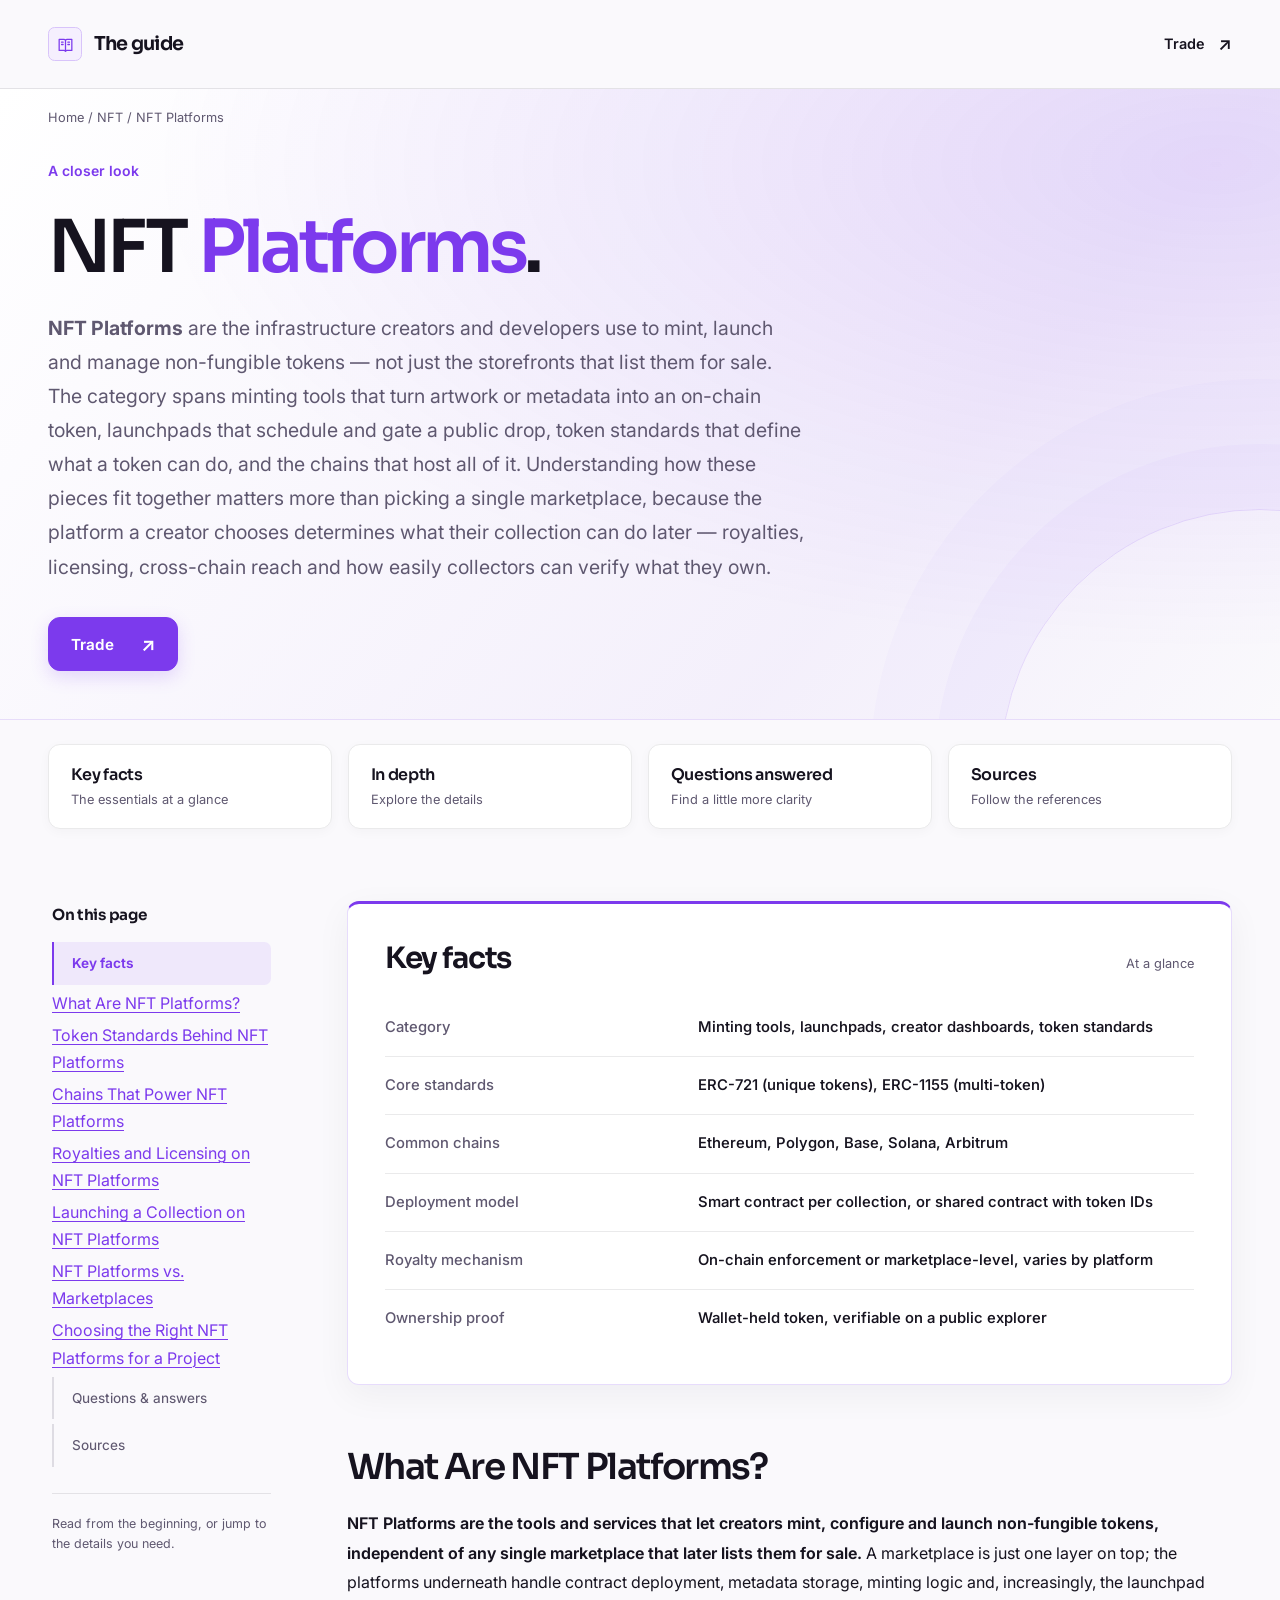
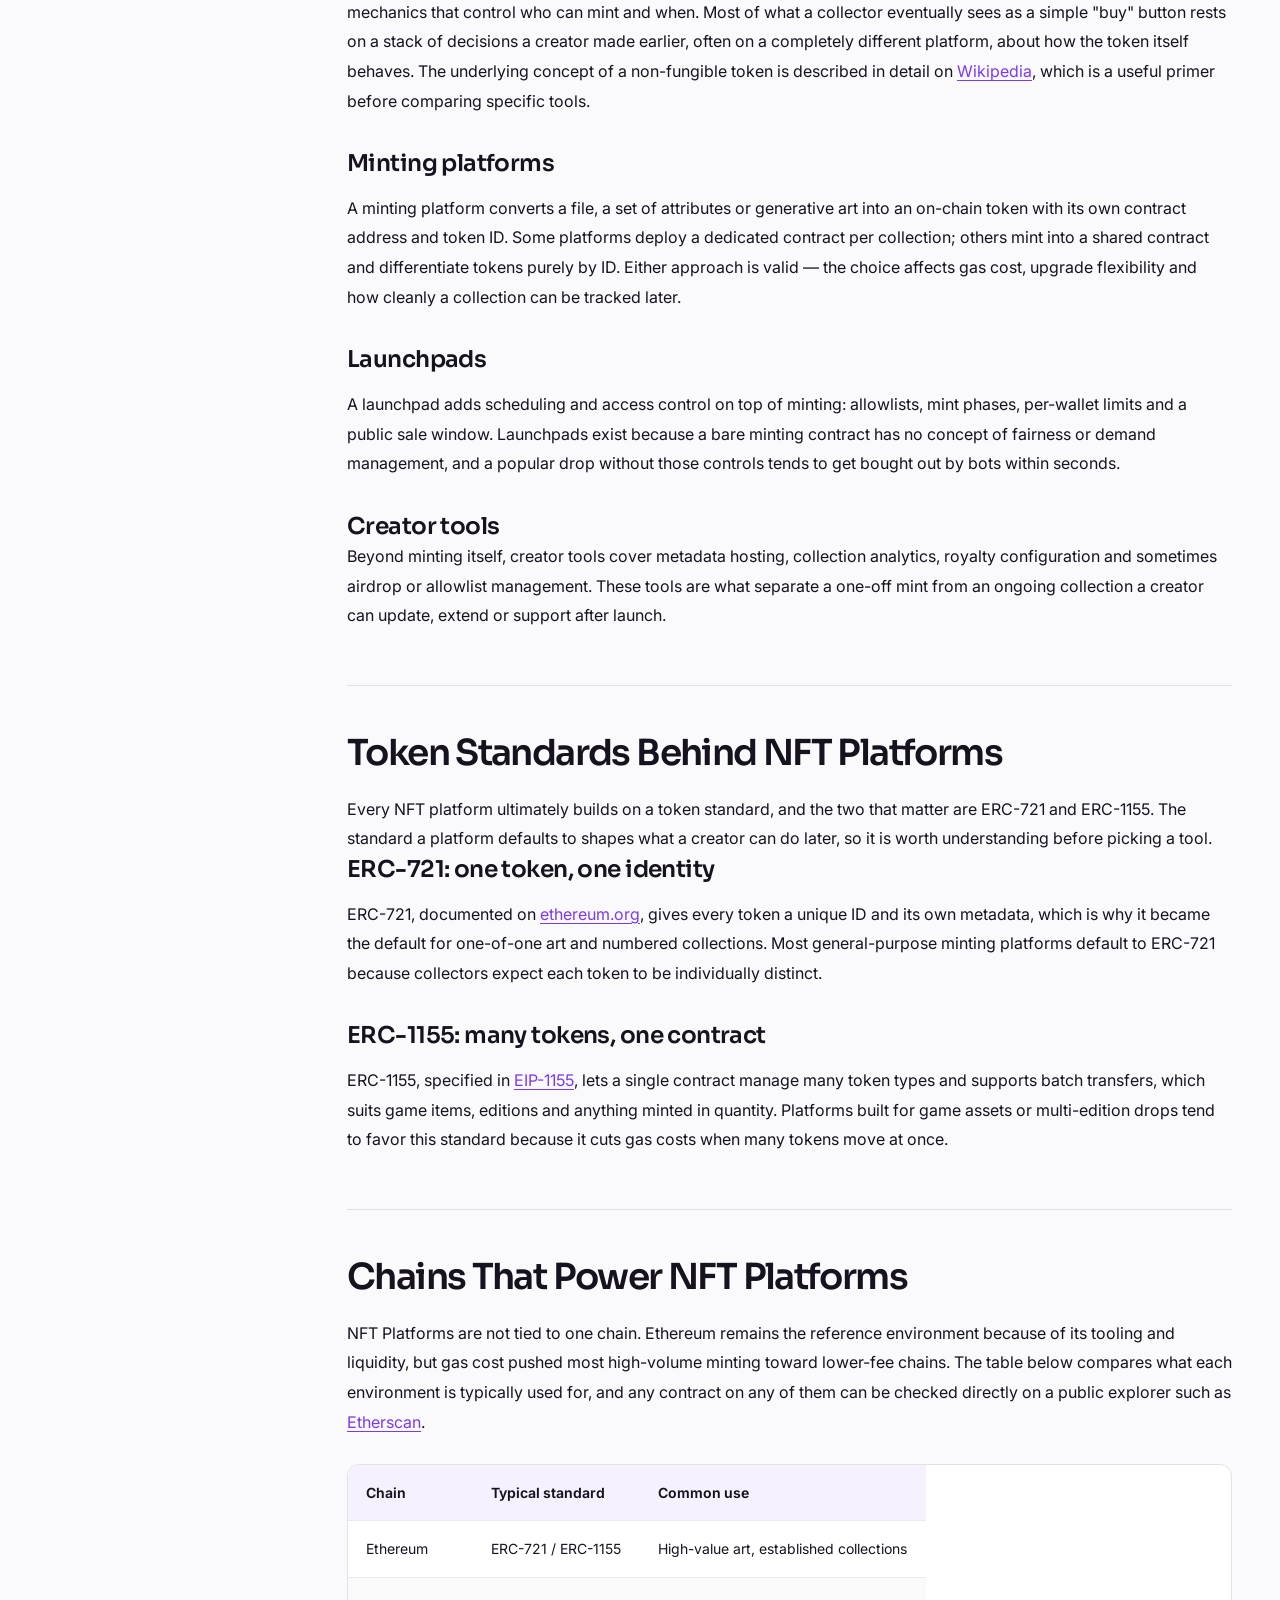
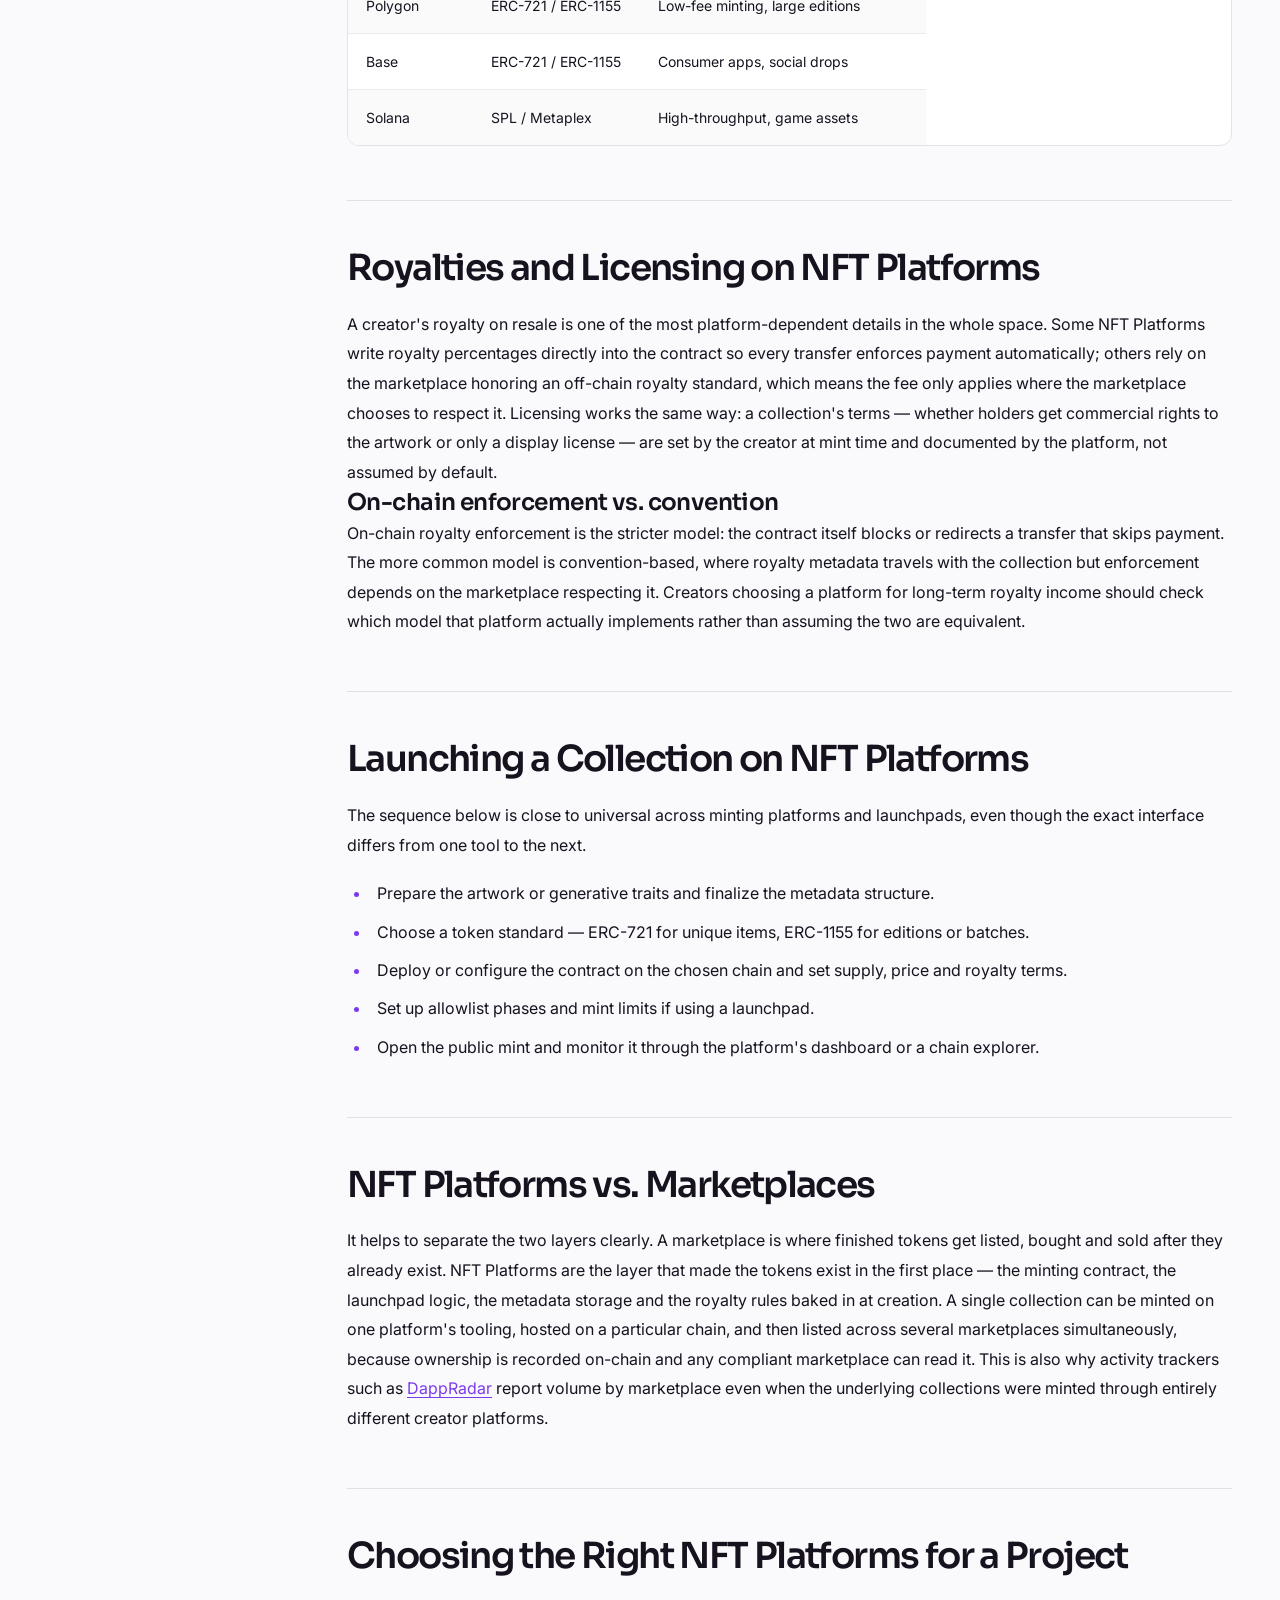
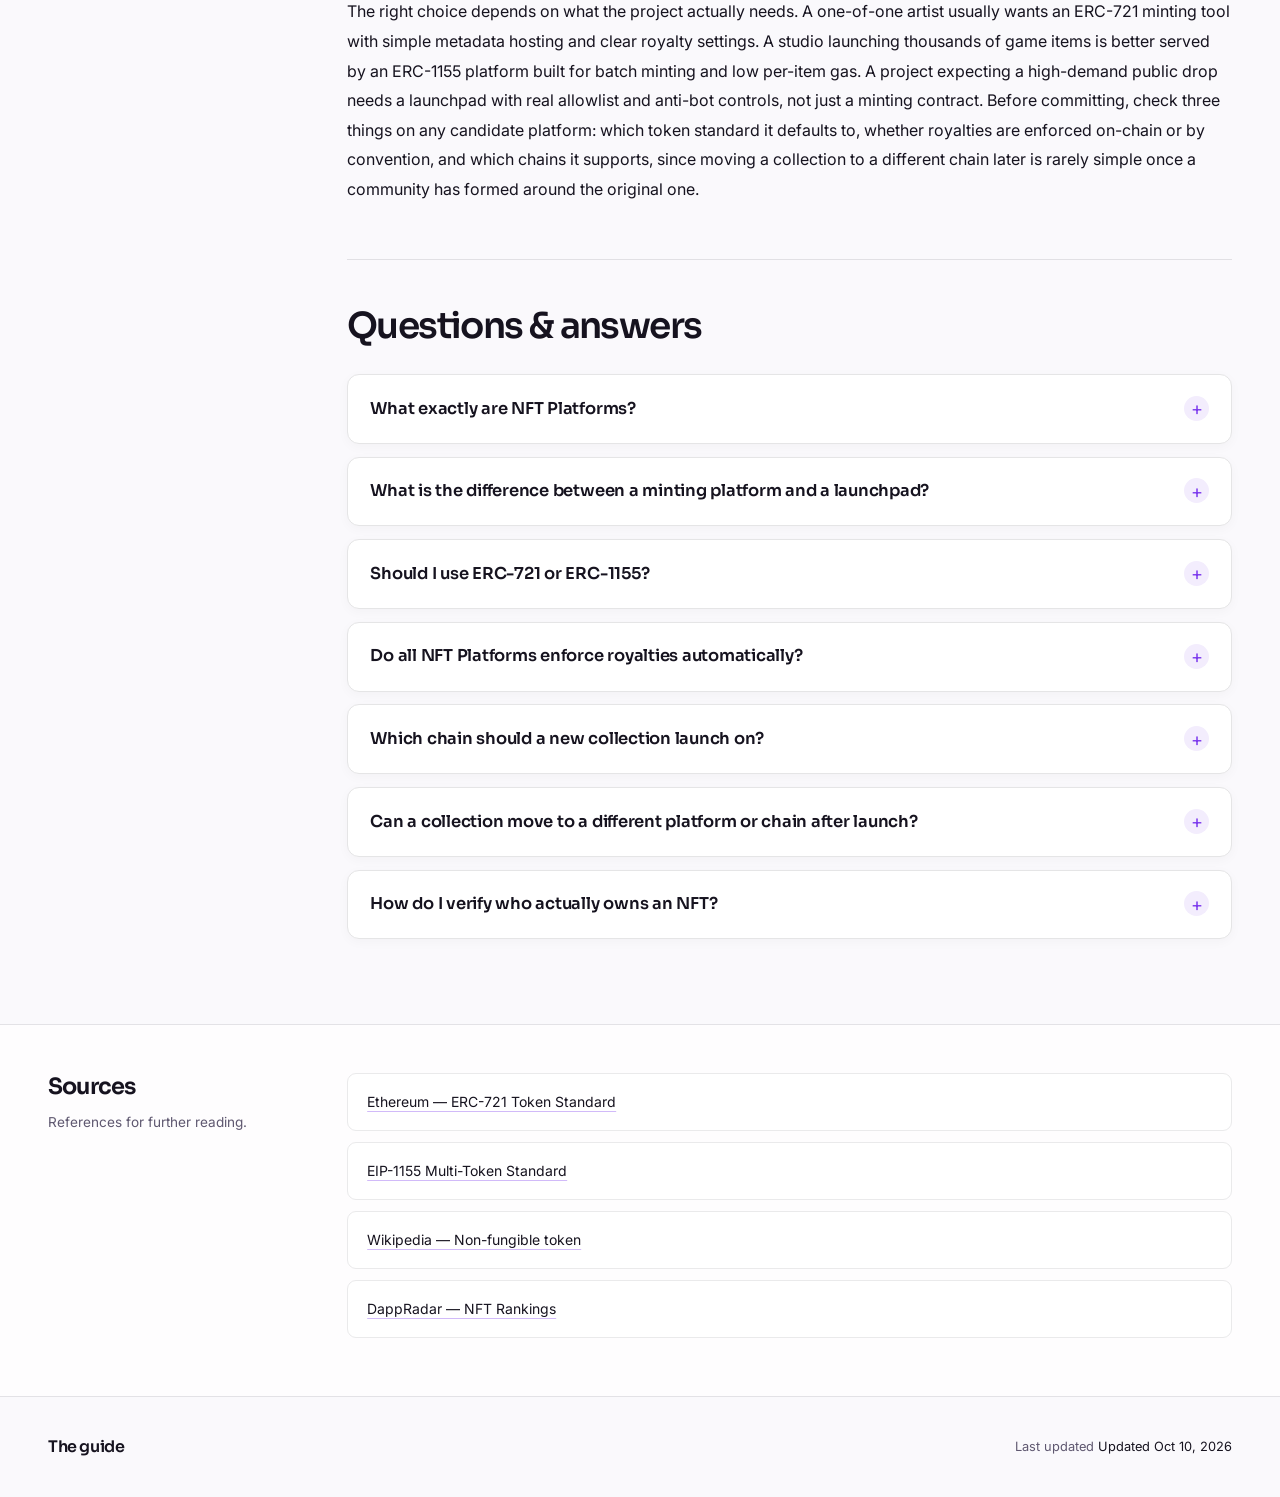
==== commit ddbb1889: "Compact hero; action-verb CTA (swap/bridge/stake)" ====
--- a/index.html
+++ b/index.html
@@ -13,7 +13,7 @@
 <meta name="twitter:card" content="summary_large_image">
 <meta name="twitter:title" content="NFT Platforms">
 <link rel="preconnect" href="https://fonts.googleapis.com"><link rel="preconnect" href="https://fonts.gstatic.com" crossorigin><link rel="stylesheet" href="https://fonts.googleapis.com/css2?family=Inter:wght@400;500;600;700&family=Sora:wght@500;600;700&display=swap">
-<script type="application/ld+json">{"@context": "https://schema.org", "@graph": [{"@type": "WebSite", "@id": "https://nft-platforms.github.io/#website", "url": "https://nft-platforms.github.io/", "name": "NFT Platforms — Minting, Launchpads & Creator Tools Explained"}, {"@type": "WebPage", "@id": "https://nft-platforms.github.io/#webpage", "url": "https://nft-platforms.github.io/", "name": "NFT Platforms — Minting, Launchpads & Creator Tools Explained", "isPartOf": {"@id": "https://nft-platforms.github.io/#website"}, "description": "NFT Platforms are the minting tools, launchpads, token standards and chains creators use to build and manage collections. Learn how ERC-721 and ERC-1155 work, how royalties are set, and how to launch a collection.", "datePublished": "2026-10-09", "dateModified": "2026-10-09"}, {"@type": "SoftwareApplication", "name": "NFT Platforms", "applicationCategory": "FinanceApplication", "operatingSystem": "Web", "offers": {"@type": "Offer", "price": "0", "priceCurrency": "USD"}}, {"@type": "BreadcrumbList", "itemListElement": [{"@type": "ListItem", "position": 1, "name": "Home", "item": "https://nft-platforms.github.io/"}, {"@type": "ListItem", "position": 2, "name": "NFT"}, {"@type": "ListItem", "position": 3, "name": "NFT Platforms"}]}, {"@type": "FAQPage", "mainEntity": [{"@type": "Question", "name": "What exactly are NFT Platforms?", "acceptedAnswer": {"@type": "Answer", "text": "NFT Platforms are the minting tools, launchpads, creator dashboards and underlying token standards used to create and manage non-fungible tokens, as distinct from the marketplaces that later list them for sale."}}, {"@type": "Question", "name": "What is the difference between a minting platform and a launchpad?", "acceptedAnswer": {"@type": "Answer", "text": "A minting platform turns artwork or metadata into an on-chain token. A launchpad adds scheduling and access control on top — allowlists, mint phases and per-wallet limits — for a public drop."}}, {"@type": "Question", "name": "Should I use ERC-721 or ERC-1155?", "acceptedAnswer": {"@type": "Answer", "text": "ERC-721 suits unique, one-of-one tokens where each item needs its own identity. ERC-1155 suits editions, game items or anything minted in quantity, since one contract can manage many token types and batch transfers."}}, {"@type": "Question", "name": "Do all NFT Platforms enforce royalties automatically?", "acceptedAnswer": {"@type": "Answer", "text": "No. Some write royalty enforcement directly into the contract, while others rely on marketplaces voluntarily honoring royalty metadata. The two models behave very differently for long-term creator income."}}, {"@type": "Question", "name": "Which chain should a new collection launch on?", "acceptedAnswer": {"@type": "Answer", "text": "It depends on the project. Ethereum offers the deepest liquidity and tooling, while Polygon, Base and Solana offer lower fees for high-volume or game-asset minting. Check chain support before committing to a platform."}}, {"@type": "Question", "name": "Can a collection move to a different platform or chain after launch?", "acceptedAnswer": {"@type": "Answer", "text": "Moving a live collection to a different chain or minting platform is difficult once a community and secondary market exist around the original contract, so chain and standard choices are worth getting right before launch."}}, {"@type": "Question", "name": "How do I verify who actually owns an NFT?", "acceptedAnswer": {"@type": "Answer", "text": "Ownership is recorded on-chain against the token's contract and ID, so anyone can check the current holder of a specific token directly on a public chain explorer."}}]}]}</script>
+<script type="application/ld+json">{"@context": "https://schema.org", "@graph": [{"@type": "WebSite", "@id": "https://nft-platforms.github.io/#website", "url": "https://nft-platforms.github.io/", "name": "NFT Platforms — Minting, Launchpads & Creator Tools Explained"}, {"@type": "WebPage", "@id": "https://nft-platforms.github.io/#webpage", "url": "https://nft-platforms.github.io/", "name": "NFT Platforms — Minting, Launchpads & Creator Tools Explained", "isPartOf": {"@id": "https://nft-platforms.github.io/#website"}, "description": "NFT Platforms are the minting tools, launchpads, token standards and chains creators use to build and manage collections. Learn how ERC-721 and ERC-1155 work, how royalties are set, and how to launch a collection.", "datePublished": "2026-10-10", "dateModified": "2026-10-10"}, {"@type": "SoftwareApplication", "name": "NFT Platforms", "applicationCategory": "FinanceApplication", "operatingSystem": "Web", "offers": {"@type": "Offer", "price": "0", "priceCurrency": "USD"}}, {"@type": "BreadcrumbList", "itemListElement": [{"@type": "ListItem", "position": 1, "name": "Home", "item": "https://nft-platforms.github.io/"}, {"@type": "ListItem", "position": 2, "name": "NFT"}, {"@type": "ListItem", "position": 3, "name": "NFT Platforms"}]}, {"@type": "FAQPage", "mainEntity": [{"@type": "Question", "name": "What exactly are NFT Platforms?", "acceptedAnswer": {"@type": "Answer", "text": "NFT Platforms are the minting tools, launchpads, creator dashboards and underlying token standards used to create and manage non-fungible tokens, as distinct from the marketplaces that later list them for sale."}}, {"@type": "Question", "name": "What is the difference between a minting platform and a launchpad?", "acceptedAnswer": {"@type": "Answer", "text": "A minting platform turns artwork or metadata into an on-chain token. A launchpad adds scheduling and access control on top — allowlists, mint phases and per-wallet limits — for a public drop."}}, {"@type": "Question", "name": "Should I use ERC-721 or ERC-1155?", "acceptedAnswer": {"@type": "Answer", "text": "ERC-721 suits unique, one-of-one tokens where each item needs its own identity. ERC-1155 suits editions, game items or anything minted in quantity, since one contract can manage many token types and batch transfers."}}, {"@type": "Question", "name": "Do all NFT Platforms enforce royalties automatically?", "acceptedAnswer": {"@type": "Answer", "text": "No. Some write royalty enforcement directly into the contract, while others rely on marketplaces voluntarily honoring royalty metadata. The two models behave very differently for long-term creator income."}}, {"@type": "Question", "name": "Which chain should a new collection launch on?", "acceptedAnswer": {"@type": "Answer", "text": "It depends on the project. Ethereum offers the deepest liquidity and tooling, while Polygon, Base and Solana offer lower fees for high-volume or game-asset minting. Check chain support before committing to a platform."}}, {"@type": "Question", "name": "Can a collection move to a different platform or chain after launch?", "acceptedAnswer": {"@type": "Answer", "text": "Moving a live collection to a different chain or minting platform is difficult once a community and secondary market exist around the original contract, so chain and standard choices are worth getting right before launch."}}, {"@type": "Question", "name": "How do I verify who actually owns an NFT?", "acceptedAnswer": {"@type": "Answer", "text": "Ownership is recorded on-chain against the token's contract and ID, so anyone can check the current holder of a specific token directly on a public chain explorer."}}]}]}</script>
 <style>
 :root{--bg:#FAF9FC;--surface:#FFFFFF;--text:#16131F;--muted:#5F5870;--accent:#7C3AED;--accent-ink:#FFFFFF;--radius:12px;--display:"Sora";--body:"Inter"}
 *,
@@ -191,10 +191,10 @@
   pointer-events: none;
 }
 .cbb3ed4 {
-  padding-block: 1.6rem 5rem;
+  padding-block: 1.2rem 3rem;
 }
 .c1f2489 {
-  margin-bottom: 3.8rem;
+  margin-bottom: 1.6rem;
   color: var(--muted);
   font-size: .8rem;
   line-height: 1.6;
@@ -1141,7 +1141,7 @@
       <span class="c497502" aria-hidden="true"><svg viewBox="0 0 24 24"><path d="M4 5.5h6a3 3 0 0 1 2 1 3 3 0 0 1 2-1h6v14h-6a3 3 0 0 0-2 1 3 3 0 0 0-2-1H4zM12 6.5v14M7 9h2M15 9h2M7 12h2M15 12h2"/></svg></span>
       <span>The guide</span>
     </div>
-    <a class="c78d633" href="dashboard/">Open app <span class="cd52b33" aria-hidden="true">↗</span></a>
+    <a class="c78d633" href="dashboard/">Trade <span class="cd52b33" aria-hidden="true">↗</span></a>
   </div>
 </header>
 <section class="cdb88d6" aria-labelledby="guide-title">
@@ -1150,7 +1150,7 @@
     <div class="ca97e7f"><span class="cd45941">A closer look</span><span class="cecd65b"></span></div>
     <h1 id="guide-title">NFT <em>Platforms</em>.</h1>
     <p class="c7d309c"><strong>NFT Platforms</strong> are the infrastructure creators and developers use to mint, launch and manage non-fungible tokens — not just the storefronts that list them for sale. The category spans minting tools that turn artwork or metadata into an on-chain token, launchpads that schedule and gate a public drop, token standards that define what a token can do, and the chains that host all of it. Understanding how these pieces fit together matters more than picking a single marketplace, because the platform a creator chooses determines what their collection can do later — royalties, licensing, cross-chain reach and how easily collectors can verify what they own.</p>
-    <a class="ce9240f" href="dashboard/">Open dashboard <span class="cd52b33" aria-hidden="true">↗</span></a>
+    <a class="ce9240f" href="dashboard/">Trade <span class="cd52b33" aria-hidden="true">↗</span></a>
   </div>
 </section>
 <div class="cefe23b">
@@ -1213,7 +1213,7 @@
 <footer class="c576ad7">
   <div class="cefe23b c12b089">
     <span class="c9fcdd5">The guide</span>
-    <p class="c50a962">Last updated <span>Updated Oct 09, 2026</span></p>
+    <p class="c50a962">Last updated <span>Updated Oct 10, 2026</span></p>
   </div>
 </footer>
 <script>
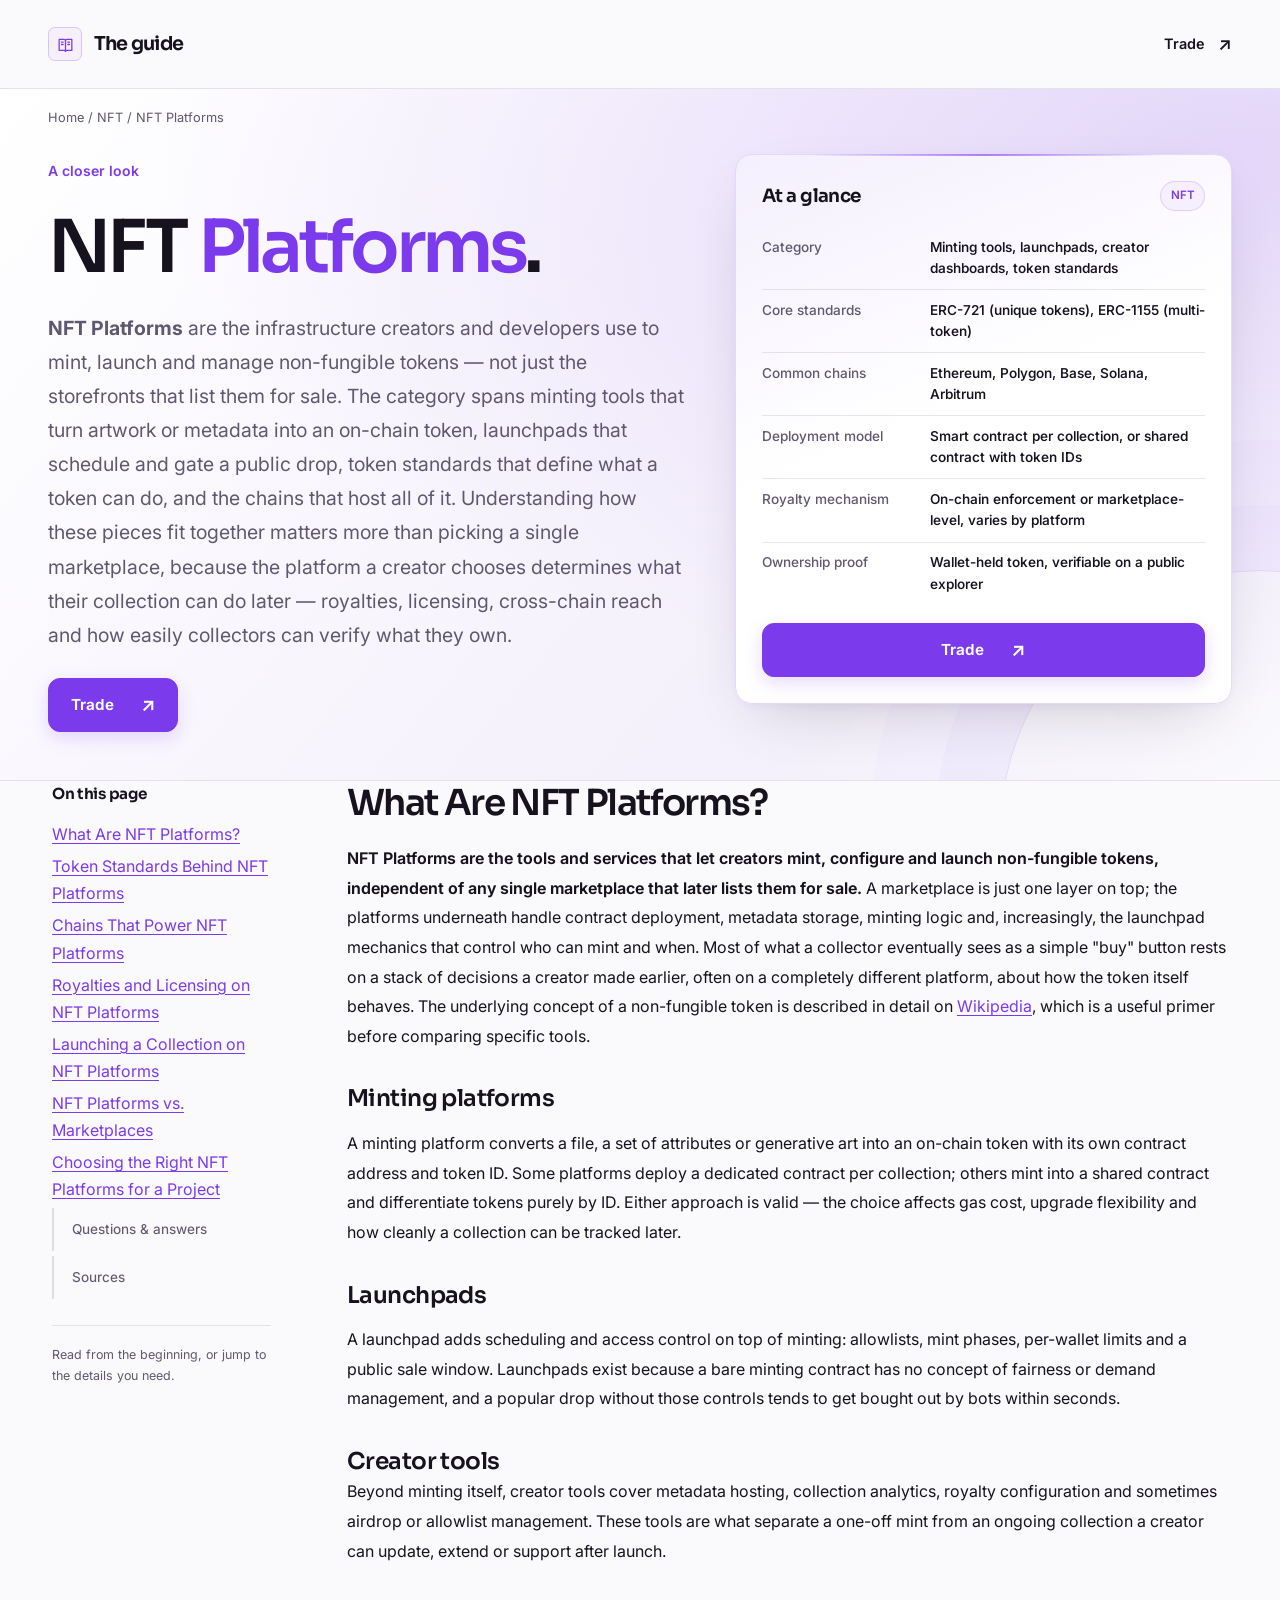
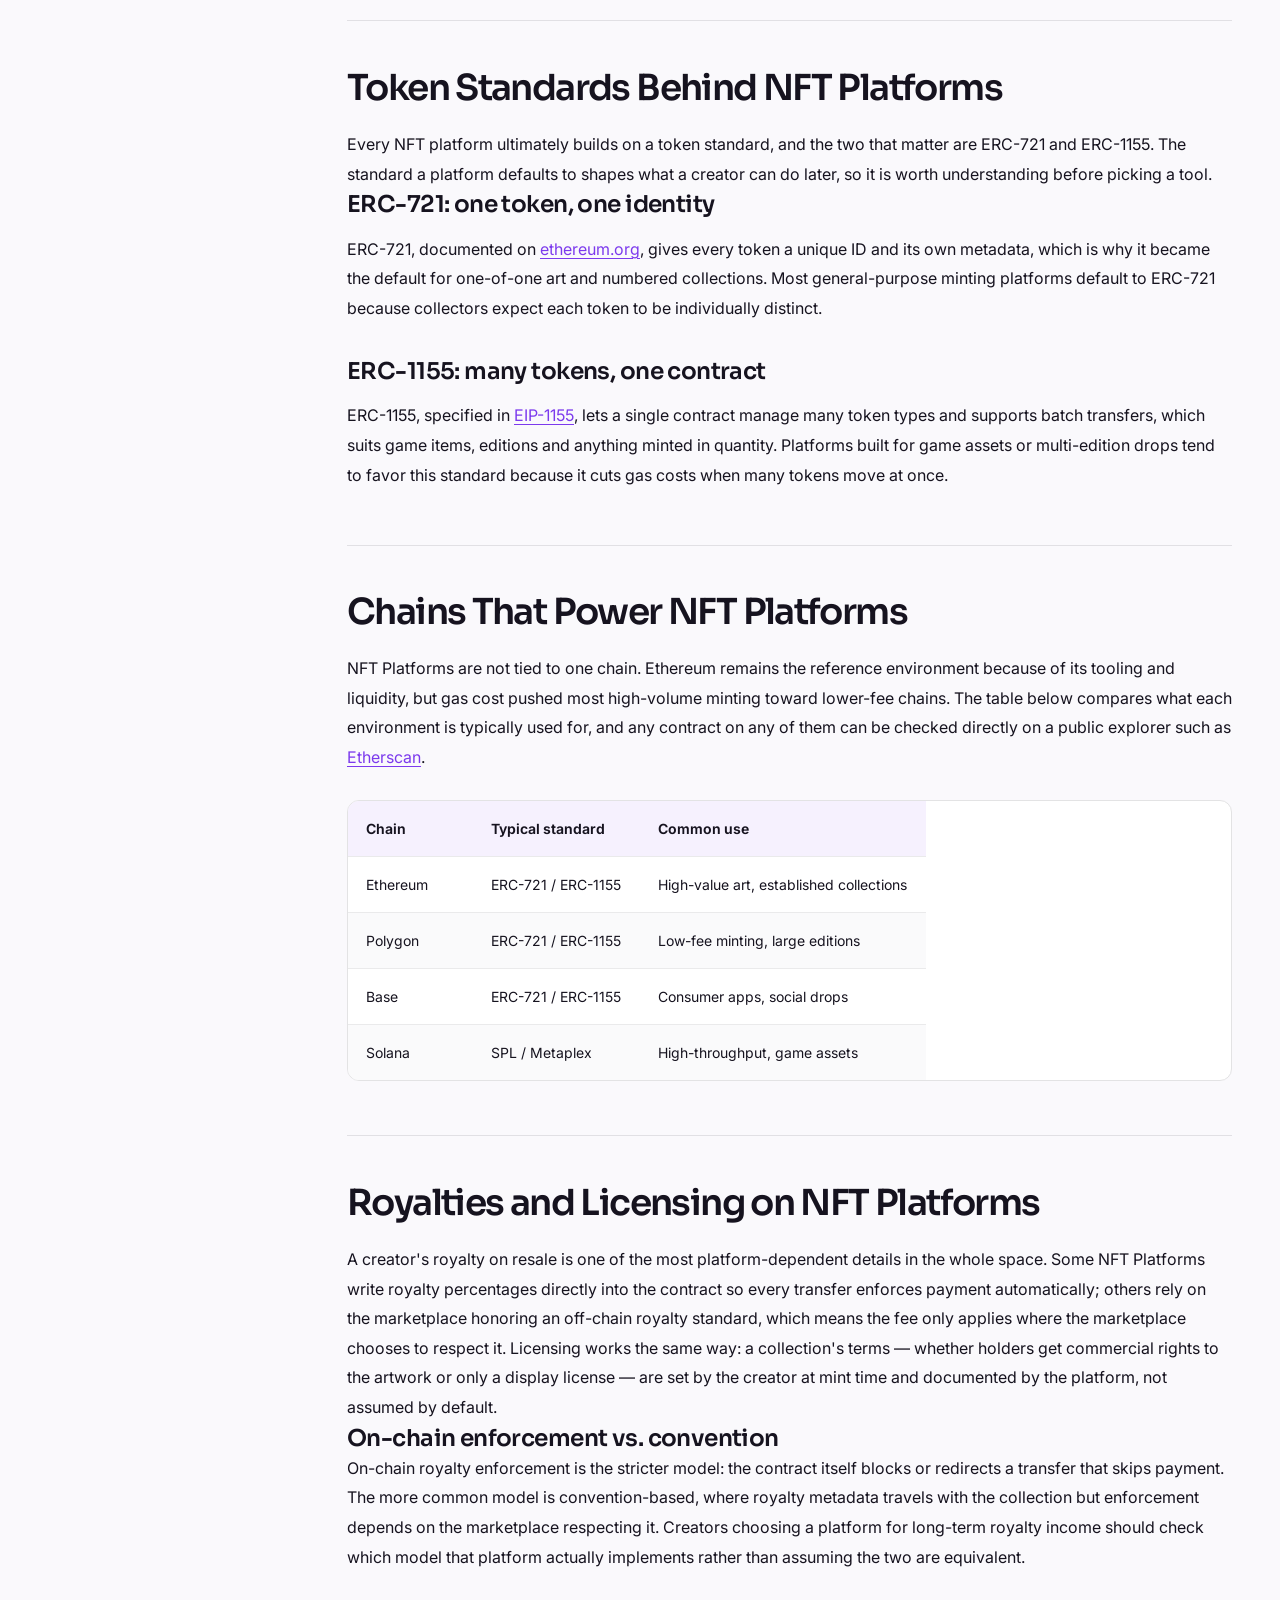
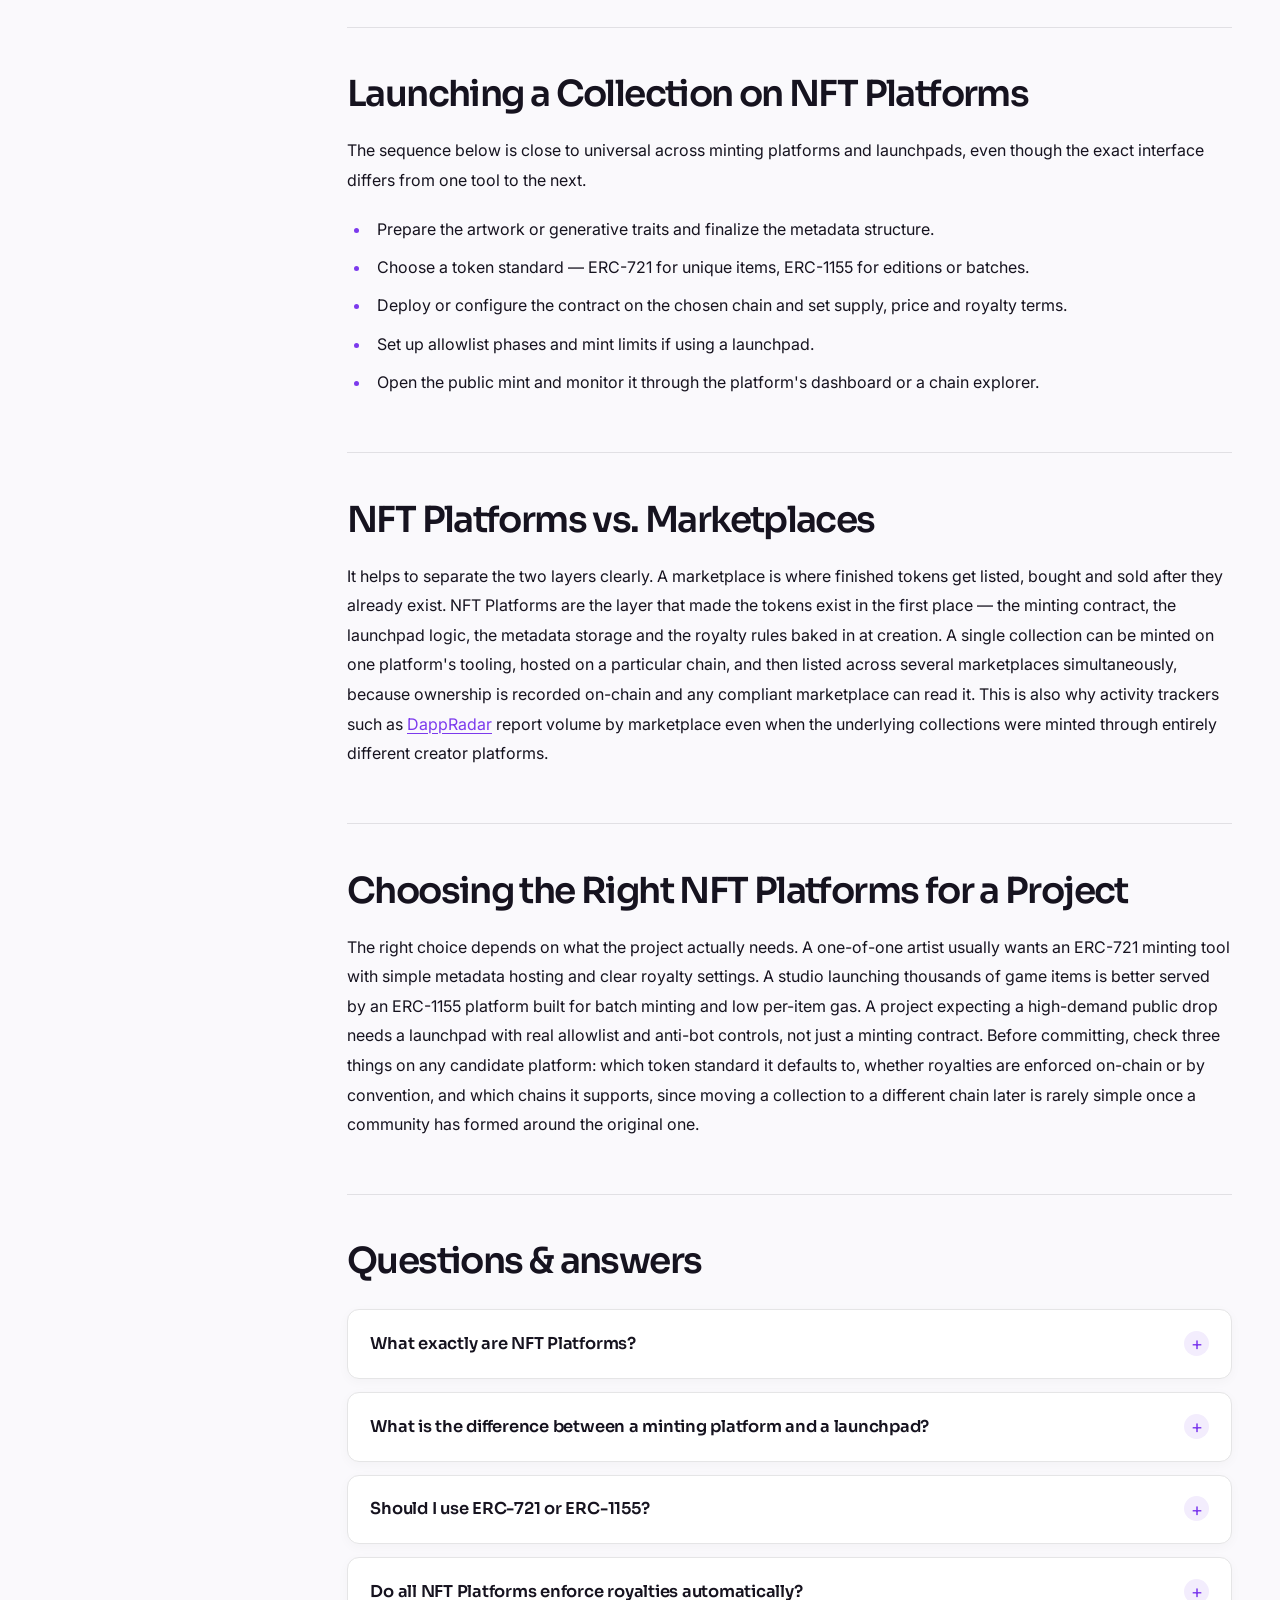
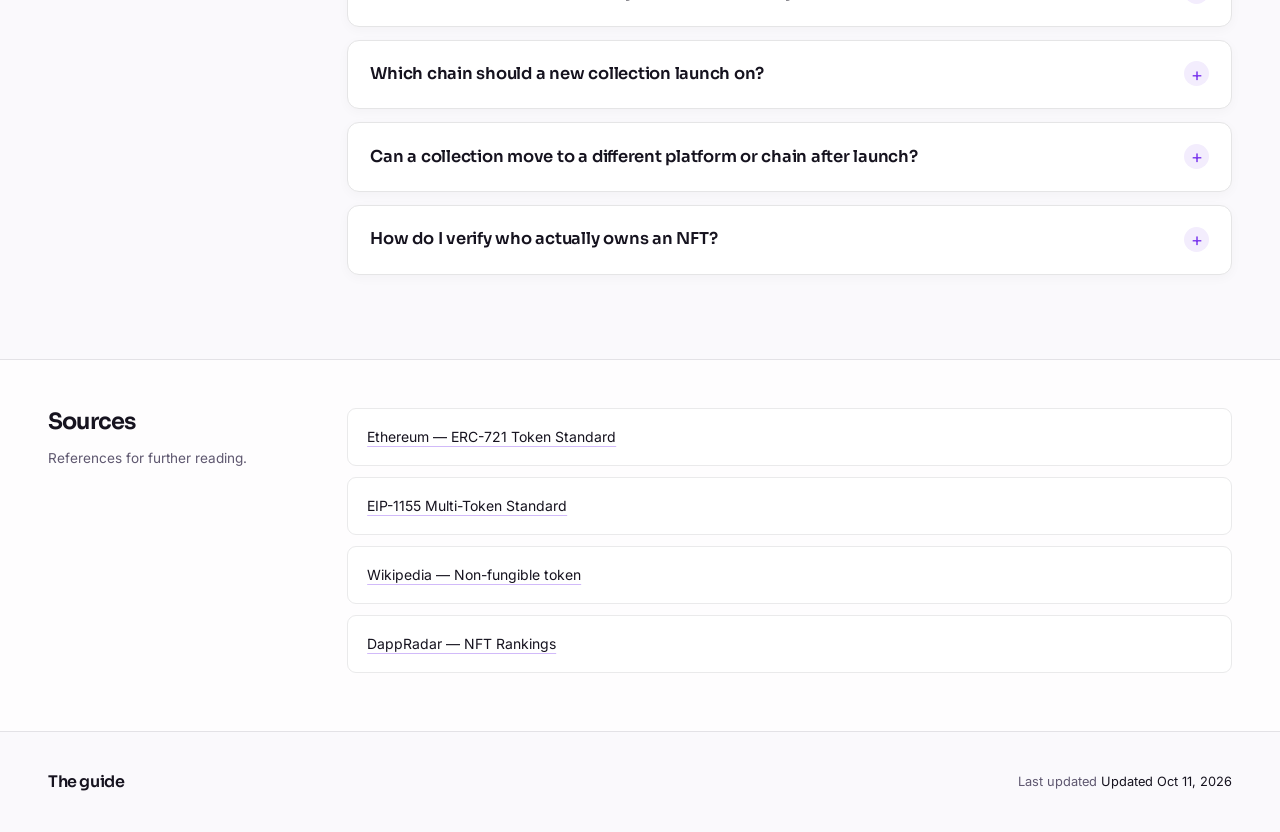
==== commit 012b78a8: "Guide hero: At-a-glance spec card (two-column)" ====
--- a/index.html
+++ b/index.html
@@ -13,7 +13,7 @@
 <meta name="twitter:card" content="summary_large_image">
 <meta name="twitter:title" content="NFT Platforms">
 <link rel="preconnect" href="https://fonts.googleapis.com"><link rel="preconnect" href="https://fonts.gstatic.com" crossorigin><link rel="stylesheet" href="https://fonts.googleapis.com/css2?family=Inter:wght@400;500;600;700&family=Sora:wght@500;600;700&display=swap">
-<script type="application/ld+json">{"@context": "https://schema.org", "@graph": [{"@type": "WebSite", "@id": "https://nft-platforms.github.io/#website", "url": "https://nft-platforms.github.io/", "name": "NFT Platforms — Minting, Launchpads & Creator Tools Explained"}, {"@type": "WebPage", "@id": "https://nft-platforms.github.io/#webpage", "url": "https://nft-platforms.github.io/", "name": "NFT Platforms — Minting, Launchpads & Creator Tools Explained", "isPartOf": {"@id": "https://nft-platforms.github.io/#website"}, "description": "NFT Platforms are the minting tools, launchpads, token standards and chains creators use to build and manage collections. Learn how ERC-721 and ERC-1155 work, how royalties are set, and how to launch a collection.", "datePublished": "2026-10-10", "dateModified": "2026-10-10"}, {"@type": "SoftwareApplication", "name": "NFT Platforms", "applicationCategory": "FinanceApplication", "operatingSystem": "Web", "offers": {"@type": "Offer", "price": "0", "priceCurrency": "USD"}}, {"@type": "BreadcrumbList", "itemListElement": [{"@type": "ListItem", "position": 1, "name": "Home", "item": "https://nft-platforms.github.io/"}, {"@type": "ListItem", "position": 2, "name": "NFT"}, {"@type": "ListItem", "position": 3, "name": "NFT Platforms"}]}, {"@type": "FAQPage", "mainEntity": [{"@type": "Question", "name": "What exactly are NFT Platforms?", "acceptedAnswer": {"@type": "Answer", "text": "NFT Platforms are the minting tools, launchpads, creator dashboards and underlying token standards used to create and manage non-fungible tokens, as distinct from the marketplaces that later list them for sale."}}, {"@type": "Question", "name": "What is the difference between a minting platform and a launchpad?", "acceptedAnswer": {"@type": "Answer", "text": "A minting platform turns artwork or metadata into an on-chain token. A launchpad adds scheduling and access control on top — allowlists, mint phases and per-wallet limits — for a public drop."}}, {"@type": "Question", "name": "Should I use ERC-721 or ERC-1155?", "acceptedAnswer": {"@type": "Answer", "text": "ERC-721 suits unique, one-of-one tokens where each item needs its own identity. ERC-1155 suits editions, game items or anything minted in quantity, since one contract can manage many token types and batch transfers."}}, {"@type": "Question", "name": "Do all NFT Platforms enforce royalties automatically?", "acceptedAnswer": {"@type": "Answer", "text": "No. Some write royalty enforcement directly into the contract, while others rely on marketplaces voluntarily honoring royalty metadata. The two models behave very differently for long-term creator income."}}, {"@type": "Question", "name": "Which chain should a new collection launch on?", "acceptedAnswer": {"@type": "Answer", "text": "It depends on the project. Ethereum offers the deepest liquidity and tooling, while Polygon, Base and Solana offer lower fees for high-volume or game-asset minting. Check chain support before committing to a platform."}}, {"@type": "Question", "name": "Can a collection move to a different platform or chain after launch?", "acceptedAnswer": {"@type": "Answer", "text": "Moving a live collection to a different chain or minting platform is difficult once a community and secondary market exist around the original contract, so chain and standard choices are worth getting right before launch."}}, {"@type": "Question", "name": "How do I verify who actually owns an NFT?", "acceptedAnswer": {"@type": "Answer", "text": "Ownership is recorded on-chain against the token's contract and ID, so anyone can check the current holder of a specific token directly on a public chain explorer."}}]}]}</script>
+<script type="application/ld+json">{"@context": "https://schema.org", "@graph": [{"@type": "WebSite", "@id": "https://nft-platforms.github.io/#website", "url": "https://nft-platforms.github.io/", "name": "NFT Platforms — Minting, Launchpads & Creator Tools Explained"}, {"@type": "WebPage", "@id": "https://nft-platforms.github.io/#webpage", "url": "https://nft-platforms.github.io/", "name": "NFT Platforms — Minting, Launchpads & Creator Tools Explained", "isPartOf": {"@id": "https://nft-platforms.github.io/#website"}, "description": "NFT Platforms are the minting tools, launchpads, token standards and chains creators use to build and manage collections. Learn how ERC-721 and ERC-1155 work, how royalties are set, and how to launch a collection.", "datePublished": "2026-10-11", "dateModified": "2026-10-11"}, {"@type": "SoftwareApplication", "name": "NFT Platforms", "applicationCategory": "FinanceApplication", "operatingSystem": "Web", "offers": {"@type": "Offer", "price": "0", "priceCurrency": "USD"}}, {"@type": "BreadcrumbList", "itemListElement": [{"@type": "ListItem", "position": 1, "name": "Home", "item": "https://nft-platforms.github.io/"}, {"@type": "ListItem", "position": 2, "name": "NFT"}, {"@type": "ListItem", "position": 3, "name": "NFT Platforms"}]}, {"@type": "FAQPage", "mainEntity": [{"@type": "Question", "name": "What exactly are NFT Platforms?", "acceptedAnswer": {"@type": "Answer", "text": "NFT Platforms are the minting tools, launchpads, creator dashboards and underlying token standards used to create and manage non-fungible tokens, as distinct from the marketplaces that later list them for sale."}}, {"@type": "Question", "name": "What is the difference between a minting platform and a launchpad?", "acceptedAnswer": {"@type": "Answer", "text": "A minting platform turns artwork or metadata into an on-chain token. A launchpad adds scheduling and access control on top — allowlists, mint phases and per-wallet limits — for a public drop."}}, {"@type": "Question", "name": "Should I use ERC-721 or ERC-1155?", "acceptedAnswer": {"@type": "Answer", "text": "ERC-721 suits unique, one-of-one tokens where each item needs its own identity. ERC-1155 suits editions, game items or anything minted in quantity, since one contract can manage many token types and batch transfers."}}, {"@type": "Question", "name": "Do all NFT Platforms enforce royalties automatically?", "acceptedAnswer": {"@type": "Answer", "text": "No. Some write royalty enforcement directly into the contract, while others rely on marketplaces voluntarily honoring royalty metadata. The two models behave very differently for long-term creator income."}}, {"@type": "Question", "name": "Which chain should a new collection launch on?", "acceptedAnswer": {"@type": "Answer", "text": "It depends on the project. Ethereum offers the deepest liquidity and tooling, while Polygon, Base and Solana offer lower fees for high-volume or game-asset minting. Check chain support before committing to a platform."}}, {"@type": "Question", "name": "Can a collection move to a different platform or chain after launch?", "acceptedAnswer": {"@type": "Answer", "text": "Moving a live collection to a different chain or minting platform is difficult once a community and secondary market exist around the original contract, so chain and standard choices are worth getting right before launch."}}, {"@type": "Question", "name": "How do I verify who actually owns an NFT?", "acceptedAnswer": {"@type": "Answer", "text": "Ownership is recorded on-chain against the token's contract and ID, so anyone can check the current holder of a specific token directly on a public chain explorer."}}]}]}</script>
 <style>
 :root{--bg:#FAF9FC;--surface:#FFFFFF;--text:#16131F;--muted:#5F5870;--accent:#7C3AED;--accent-ink:#FFFFFF;--radius:12px;--display:"Sora";--body:"Inter"}
 *,
@@ -328,13 +328,112 @@
   font-size: 1.25em;
   line-height: 1;
 }
-.ccb39e4 {
+.c3fa035 {
+  display: grid;
+  grid-template-columns: minmax(0, 1.05fr) minmax(0, 0.82fr);
+  gap: clamp(2rem, 4vw, 3.75rem);
+  align-items: start;
+}
+.c3ca722 {
+  min-width: 0;
+}
+.c3ca722 .c7d309c {
+  margin-bottom: 1.6rem;
+}
+.c10499f {
+  position: relative;
+  min-width: 0;
+  display: flex;
+  flex-direction: column;
+  padding: clamp(1.15rem, 2vw, 1.65rem);
+  border: 1px solid color-mix(in srgb, var(--accent) 20%, var(--surface));
+  border-radius: calc(var(--radius) * 1.4);
+  background: linear-gradient(158deg, color-mix(in srgb, var(--accent) 8%, var(--surface)), var(--surface) 46%);
+  box-shadow: 0 22px 60px -26px color-mix(in srgb, var(--text) 24%, transparent), 0 3px 12px -6px color-mix(in srgb, var(--accent) 14%, transparent);
+}
+.c10499f::before {
+  content: "";
+  position: absolute;
+  inset: -1px 14% auto;
+  height: 2px;
+  background: linear-gradient(90deg, transparent, color-mix(in srgb, var(--accent) 60%, transparent), transparent);
+}
+.c0014bc {
+  display: flex;
+  align-items: center;
+  justify-content: space-between;
+  flex-wrap: wrap;
+  gap: 0.6rem 1rem;
+  margin-bottom: 1rem;
+}
+.c0014bc h2 {
+  margin: 0;
+  font-family: var(--display);
+  font-size: 1.15rem;
+  font-weight: 650;
+  letter-spacing: -0.03em;
+}
+.cd99985 {
+  display: inline-flex;
+  align-items: center;
+  max-width: 100%;
+  padding: 0.28rem 0.62rem;
+  border: 1px solid color-mix(in srgb, var(--accent) 18%, transparent);
+  border-radius: 999px;
+  background: color-mix(in srgb, var(--accent) 8%, var(--surface));
+  color: var(--accent);
+  font-size: 0.72rem;
+  font-weight: 600;
+  overflow-wrap: anywhere;
+}
+.ca1ad56 .cddbc83 {
+  width: 100%;
+  border-collapse: collapse;
+  font-size: 0.85rem;
+}
+.ca1ad56 .cddbc83 th,
+.ca1ad56 .cddbc83 td {
+  padding: 0.58rem 0;
+  border-bottom: 1px solid color-mix(in srgb, var(--text) 10%, transparent);
+  vertical-align: top;
+  text-align: left;
+  overflow-wrap: anywhere;
+}
+.ca1ad56 .cddbc83 tr:last-child th,
+.ca1ad56 .cddbc83 tr:last-child td {
+  border-bottom: 0;
+}
+.ca1ad56 .cddbc83 th {
+  width: 38%;
+  padding-right: 0.9rem;
+  color: var(--muted);
+  font-weight: 500;
+}
+.ca1ad56 .cddbc83 td {
+  color: var(--text);
+  font-weight: 550;
+}
+.cb90496 {
+  margin-top: 1.15rem;
+  width: 100%;
+}
+@media (max-width: 920px) {
+  .c3fa035 {
+    grid-template-columns: minmax(0, 1fr);
+    gap: 2rem;
+  }
+  .c10499f {
+    width: 100%;
+    max-width: 560px;
+  }
+}
+.summary-strip {
   display: grid;
   grid-template-columns: repeat(4, minmax(0, 1fr));
   gap: 1rem;
   margin-block: 1.5rem 4.5rem;
 }
-.c43fad9 {
+.summary-item {
   min-width: 0;
   padding: 1.2rem 1.35rem;
   border: 1px solid color-mix(in srgb, var(--text) 9%, var(--surface));
@@ -342,7 +441,7 @@
   background: var(--surface);
   box-shadow: 0 3px 12px color-mix(in srgb, var(--text) 3%, transparent);
 }
-.c43fad9 strong {
+.summary-item strong {
   display: block;
   margin-bottom: .2rem;
   color: var(--text);
@@ -352,7 +451,7 @@
   line-height: 1.4;
   letter-spacing: -.02em;
 }
-.c43fad9 span {
+.summary-item span {
   display: block;
   color: var(--muted);
   font-size: .8rem;
@@ -432,7 +531,7 @@
 .cc89a60 {
   min-width: 0;
 }
-.c6dfbe2 {
+.facts-panel {
   padding: clamp(1.3rem, 3vw, 2.3rem);
   margin-bottom: 3.75rem;
   border: 1px solid color-mix(in srgb, var(--accent) 18%, var(--surface));
@@ -442,7 +541,7 @@
   box-shadow: 0 10px 35px color-mix(in srgb, var(--text) 5%, transparent);
   scroll-margin-top: 2rem;
 }
-.c9e0ee4 {
+.panel-heading {
   display: flex;
   align-items: baseline;
   flex-wrap: wrap;
@@ -450,17 +549,17 @@
   justify-content: space-between;
   margin-bottom: 1.4rem;
 }
-.c9e0ee4 h2 {
+.panel-heading h2 {
   margin: 0;
   font-size: clamp(1.45rem, 2.3vw, 1.85rem);
   letter-spacing: -.04em;
 }
-.c9e0ee4 p {
+.panel-heading p {
   margin: 0;
   color: var(--muted);
   font-size: .8rem;
 }
-.cd4918e {
+.facts-content {
   min-width: 0;
   overflow-x: auto;
   scrollbar-width: thin;
@@ -906,10 +1005,10 @@
     grid-template-columns: 190px minmax(0, 1fr);
     gap: 2.25rem;
   }
-  .ccb39e4 {
+  .summary-strip {
     gap: .75rem;
   }
-  .c43fad9 {
+  .summary-item {
     padding: 1rem;
   }
   .c336e71 {
@@ -937,7 +1036,7 @@
   .c7d309c {
     font-size: 1.05rem;
   }
-  .ccb39e4 {
+  .summary-strip {
     grid-template-columns: repeat(2, minmax(0, 1fr));
     margin-block: 1.2rem 2.5rem;
   }
@@ -969,7 +1068,7 @@
   .cb2115a {
     display: none;
   }
-  .c6dfbe2 {
+  .facts-panel {
     margin-bottom: 2.5rem;
   }
   .c7e3043 {
@@ -986,7 +1085,7 @@
     padding-block: 2.5rem;
   }
   .c7e3043,
-  .c6dfbe2,
+  .facts-panel,
   .cfaed6d,
   .cdb9218 {
     scroll-margin-top: 1rem;
@@ -1018,19 +1117,19 @@
     width: 100%;
     justify-content: space-between;
   }
-  .c43fad9 {
+  .summary-item {
     padding: .9rem;
   }
-  .c43fad9 strong {
+  .summary-item strong {
     font-size: .9rem;
   }
-  .c43fad9 span {
+  .summary-item span {
     font-size: .75rem;
   }
   .c0b06b7 {
     grid-template-columns: minmax(0, 1fr);
   }
-  .c6dfbe2 {
+  .facts-panel {
     padding: 1.15rem;
   }
   .cddbc83 {
@@ -1106,15 +1205,15 @@
   .cdb88d6 h1 {
     font-size: 32pt;
   }
-  .ccb39e4 {
+  .summary-strip {
     margin-bottom: 2rem;
   }
   .c946517,
   .c334f5b {
     display: block;
   }
-  .c6dfbe2,
-  .c43fad9,
+  .facts-panel,
+  .summary-item,
   .c4f1704 {
     box-shadow: none;
   }
@@ -1147,24 +1246,34 @@
 <section class="cdb88d6" aria-labelledby="guide-title">
   <div class="cefe23b cbb3ed4">
     <nav class="c1f2489" aria-label="Breadcrumb"><nav class="c98dff1" aria-label="Breadcrumb"><a href="dashboard/">Home</a> <span>/</span> <span>NFT</span> <span>/</span> <span>NFT Platforms</span></nav></nav>
-    <div class="ca97e7f"><span class="cd45941">A closer look</span><span class="cecd65b"></span></div>
-    <h1 id="guide-title">NFT <em>Platforms</em>.</h1>
-    <p class="c7d309c"><strong>NFT Platforms</strong> are the infrastructure creators and developers use to mint, launch and manage non-fungible tokens — not just the storefronts that list them for sale. The category spans minting tools that turn artwork or metadata into an on-chain token, launchpads that schedule and gate a public drop, token standards that define what a token can do, and the chains that host all of it. Understanding how these pieces fit together matters more than picking a single marketplace, because the platform a creator chooses determines what their collection can do later — royalties, licensing, cross-chain reach and how easily collectors can verify what they own.</p>
-    <a class="ce9240f" href="dashboard/">Trade <span class="cd52b33" aria-hidden="true">↗</span></a>
+    <div class="c3fa035">
+      <div class="c3ca722">
+        <div class="ca97e7f"><span class="cd45941">A closer look</span><span class="cecd65b"></span></div>
+        <h1 id="guide-title">NFT <em>Platforms</em>.</h1>
+        <p class="c7d309c"><strong>NFT Platforms</strong> are the infrastructure creators and developers use to mint, launch and manage non-fungible tokens — not just the storefronts that list them for sale. The category spans minting tools that turn artwork or metadata into an on-chain token, launchpads that schedule and gate a public drop, token standards that define what a token can do, and the chains that host all of it. Understanding how these pieces fit together matters more than picking a single marketplace, because the platform a creator chooses determines what their collection can do later — royalties, licensing, cross-chain reach and how easily collectors can verify what they own.</p>
+        <a class="ce9240f" href="dashboard/">Trade <span class="cd52b33" aria-hidden="true">↗</span></a>
+      </div>
+      <aside class="c10499f" id="key-facts" aria-labelledby="aside-title">
+        <div class="c0014bc">
+          <h2 id="aside-title">At a glance</h2>
+          <span class="cd99985">NFT</span>
+        </div>
+        <div class="ca1ad56"><table class="cddbc83"><tbody><tr><th scope="row">Category</th><td>Minting tools, launchpads, creator dashboards, token standards</td></tr>
+<tr><th scope="row">Core standards</th><td>ERC-721 (unique tokens), ERC-1155 (multi-token)</td></tr>
+<tr><th scope="row">Common chains</th><td>Ethereum, Polygon, Base, Solana, Arbitrum</td></tr>
+<tr><th scope="row">Deployment model</th><td>Smart contract per collection, or shared contract with token IDs</td></tr>
+<tr><th scope="row">Royalty mechanism</th><td>On-chain enforcement or marketplace-level, varies by platform</td></tr>
+<tr><th scope="row">Ownership proof</th><td>Wallet-held token, verifiable on a public explorer</td></tr></tbody></table></div>
+        <a class="ce9240f cb90496" href="dashboard/">Trade <span class="cd52b33" aria-hidden="true">↗</span></a>
+      </aside>
+    </div>
   </div>
 </section>
 <div class="cefe23b">
-  <div class="ccb39e4" aria-label="Guide highlights">
-    <div class="c43fad9"><strong>Key facts</strong><span>The essentials at a glance</span></div>
-    <div class="c43fad9"><strong>In depth</strong><span>Explore the details</span></div>
-    <div class="c43fad9"><strong>Questions answered</strong><span>Find a little more clarity</span></div>
-    <div class="c43fad9"><strong>Sources</strong><span>Follow the references</span></div>
-  </div>
   <div class="c946517">
     <nav class="c07c0bd" aria-labelledby="toc-title">
       <h2 class="c98b7b7" id="toc-title">On this page</h2>
       <ul class="c0b06b7" id="toc-list">
-        <li><a class="c336e71" href="#key-facts">Key facts</a></li>
         <li><a class="c336e71" href="#guide-sections" data-sections-link>In depth</a></li>
         <li><a class="c336e71" href="#questions">Questions &amp; answers</a></li>
         <li><a class="c336e71" href="#sources">Sources</a></li>
@@ -1172,15 +1281,6 @@
       <p class="cb2115a">Read from the beginning, or jump to the details you need.</p>
     </nav>
     <main class="cc89a60" id="guide-main" tabindex="-1">
-      <section class="c6dfbe2" id="key-facts" aria-labelledby="facts-title">
-        <div class="c9e0ee4"><h2 id="facts-title">Key facts</h2><p>At a glance</p></div>
-        <div class="cd4918e"><table class="cddbc83"><tbody><tr><th scope="row">Category</th><td>Minting tools, launchpads, creator dashboards, token standards</td></tr>
-<tr><th scope="row">Core standards</th><td>ERC-721 (unique tokens), ERC-1155 (multi-token)</td></tr>
-<tr><th scope="row">Common chains</th><td>Ethereum, Polygon, Base, Solana, Arbitrum</td></tr>
-<tr><th scope="row">Deployment model</th><td>Smart contract per collection, or shared contract with token IDs</td></tr>
-<tr><th scope="row">Royalty mechanism</th><td>On-chain enforcement or marketplace-level, varies by platform</td></tr>
-<tr><th scope="row">Ownership proof</th><td>Wallet-held token, verifiable on a public explorer</td></tr></tbody></table></div>
-      </section>
       <div class="c94e73f" id="guide-sections"><section class="c7e3043"><h2 class="c4449d2">What Are NFT Platforms?</h2><div class="c6a6f49"><strong>NFT Platforms are the tools and services that let creators mint, configure and launch non-fungible tokens, independent of any single marketplace that later lists them for sale.</strong> A marketplace is just one layer on top; the platforms underneath handle contract deployment, metadata storage, minting logic and, increasingly, the launchpad mechanics that control who can mint and when. Most of what a collector eventually sees as a simple "buy" button rests on a stack of decisions a creator made earlier, often on a completely different platform, about how the token itself behaves. The underlying concept of a non-fungible token is described in detail on <a href="https://en.wikipedia.org/wiki/Non-fungible_token" rel="nofollow noopener" target="_blank">Wikipedia</a>, which is a useful primer before comparing specific tools.<h3>Minting platforms</h3>A minting platform converts a file, a set of attributes or generative art into an on-chain token with its own contract address and token ID. Some platforms deploy a dedicated contract per collection; others mint into a shared contract and differentiate tokens purely by ID. Either approach is valid — the choice affects gas cost, upgrade flexibility and how cleanly a collection can be tracked later.<h3>Launchpads</h3>A launchpad adds scheduling and access control on top of minting: allowlists, mint phases, per-wallet limits and a public sale window. Launchpads exist because a bare minting contract has no concept of fairness or demand management, and a popular drop without those controls tends to get bought out by bots within seconds.<h3>Creator tools</h3>Beyond minting itself, creator tools cover metadata hosting, collection analytics, royalty configuration and sometimes airdrop or allowlist management. These tools are what separate a one-off mint from an ongoing collection a creator can update, extend or support after launch.</div></section>
 <section class="c7e3043"><h2 class="c4449d2">Token Standards Behind NFT Platforms</h2><div class="c6a6f49">Every NFT platform ultimately builds on a token standard, and the two that matter are ERC-721 and ERC-1155. The standard a platform defaults to shapes what a creator can do later, so it is worth understanding before picking a tool.<h3>ERC-721: one token, one identity</h3>ERC-721, documented on <a href="https://ethereum.org/en/developers/docs/standards/tokens/erc-721/" rel="nofollow noopener" target="_blank">ethereum.org</a>, gives every token a unique ID and its own metadata, which is why it became the default for one-of-one art and numbered collections. Most general-purpose minting platforms default to ERC-721 because collectors expect each token to be individually distinct.<h3>ERC-1155: many tokens, one contract</h3>ERC-1155, specified in <a href="https://eips.ethereum.org/EIPS/eip-1155" rel="nofollow noopener" target="_blank">EIP-1155</a>, lets a single contract manage many token types and supports batch transfers, which suits game items, editions and anything minted in quantity. Platforms built for game assets or multi-edition drops tend to favor this standard because it cuts gas costs when many tokens move at once.</div></section>
 <section class="c7e3043"><h2 class="c4449d2">Chains That Power NFT Platforms</h2><div class="c6a6f49">NFT Platforms are not tied to one chain. Ethereum remains the reference environment because of its tooling and liquidity, but gas cost pushed most high-volume minting toward lower-fee chains. The table below compares what each environment is typically used for, and any contract on any of them can be checked directly on a public explorer such as <a href="https://etherscan.io/" rel="nofollow noopener" target="_blank">Etherscan</a>.<table><thead><tr><th>Chain</th><th>Typical standard</th><th>Common use</th></tr></thead><tbody><tr><td>Ethereum</td><td>ERC-721 / ERC-1155</td><td>High-value art, established collections</td></tr><tr><td>Polygon</td><td>ERC-721 / ERC-1155</td><td>Low-fee minting, large editions</td></tr><tr><td>Base</td><td>ERC-721 / ERC-1155</td><td>Consumer apps, social drops</td></tr><tr><td>Solana</td><td>SPL / Metaplex</td><td>High-throughput, game assets</td></tr></tbody></table></div></section>
@@ -1213,7 +1313,7 @@
 <footer class="c576ad7">
   <div class="cefe23b c12b089">
     <span class="c9fcdd5">The guide</span>
-    <p class="c50a962">Last updated <span>Updated Oct 10, 2026</span></p>
+    <p class="c50a962">Last updated <span>Updated Oct 11, 2026</span></p>
   </div>
 </footer>
 <script>
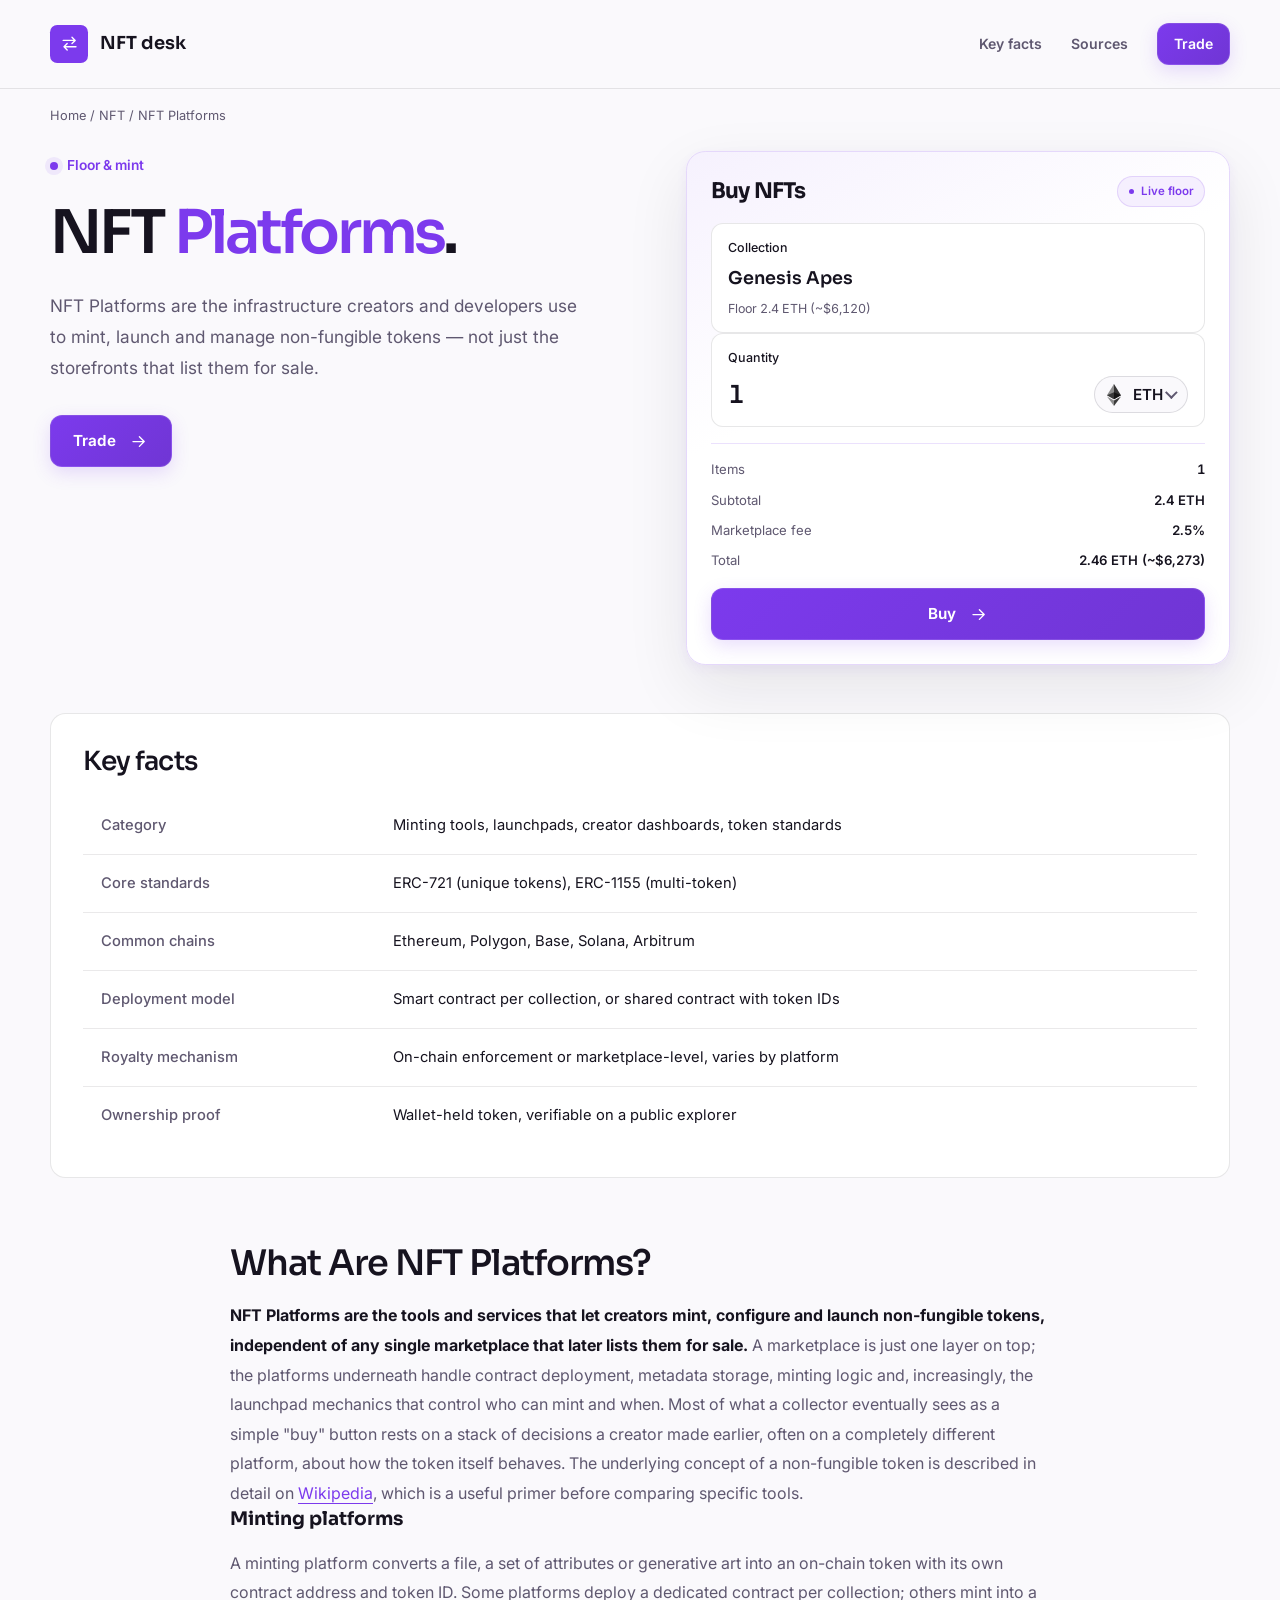
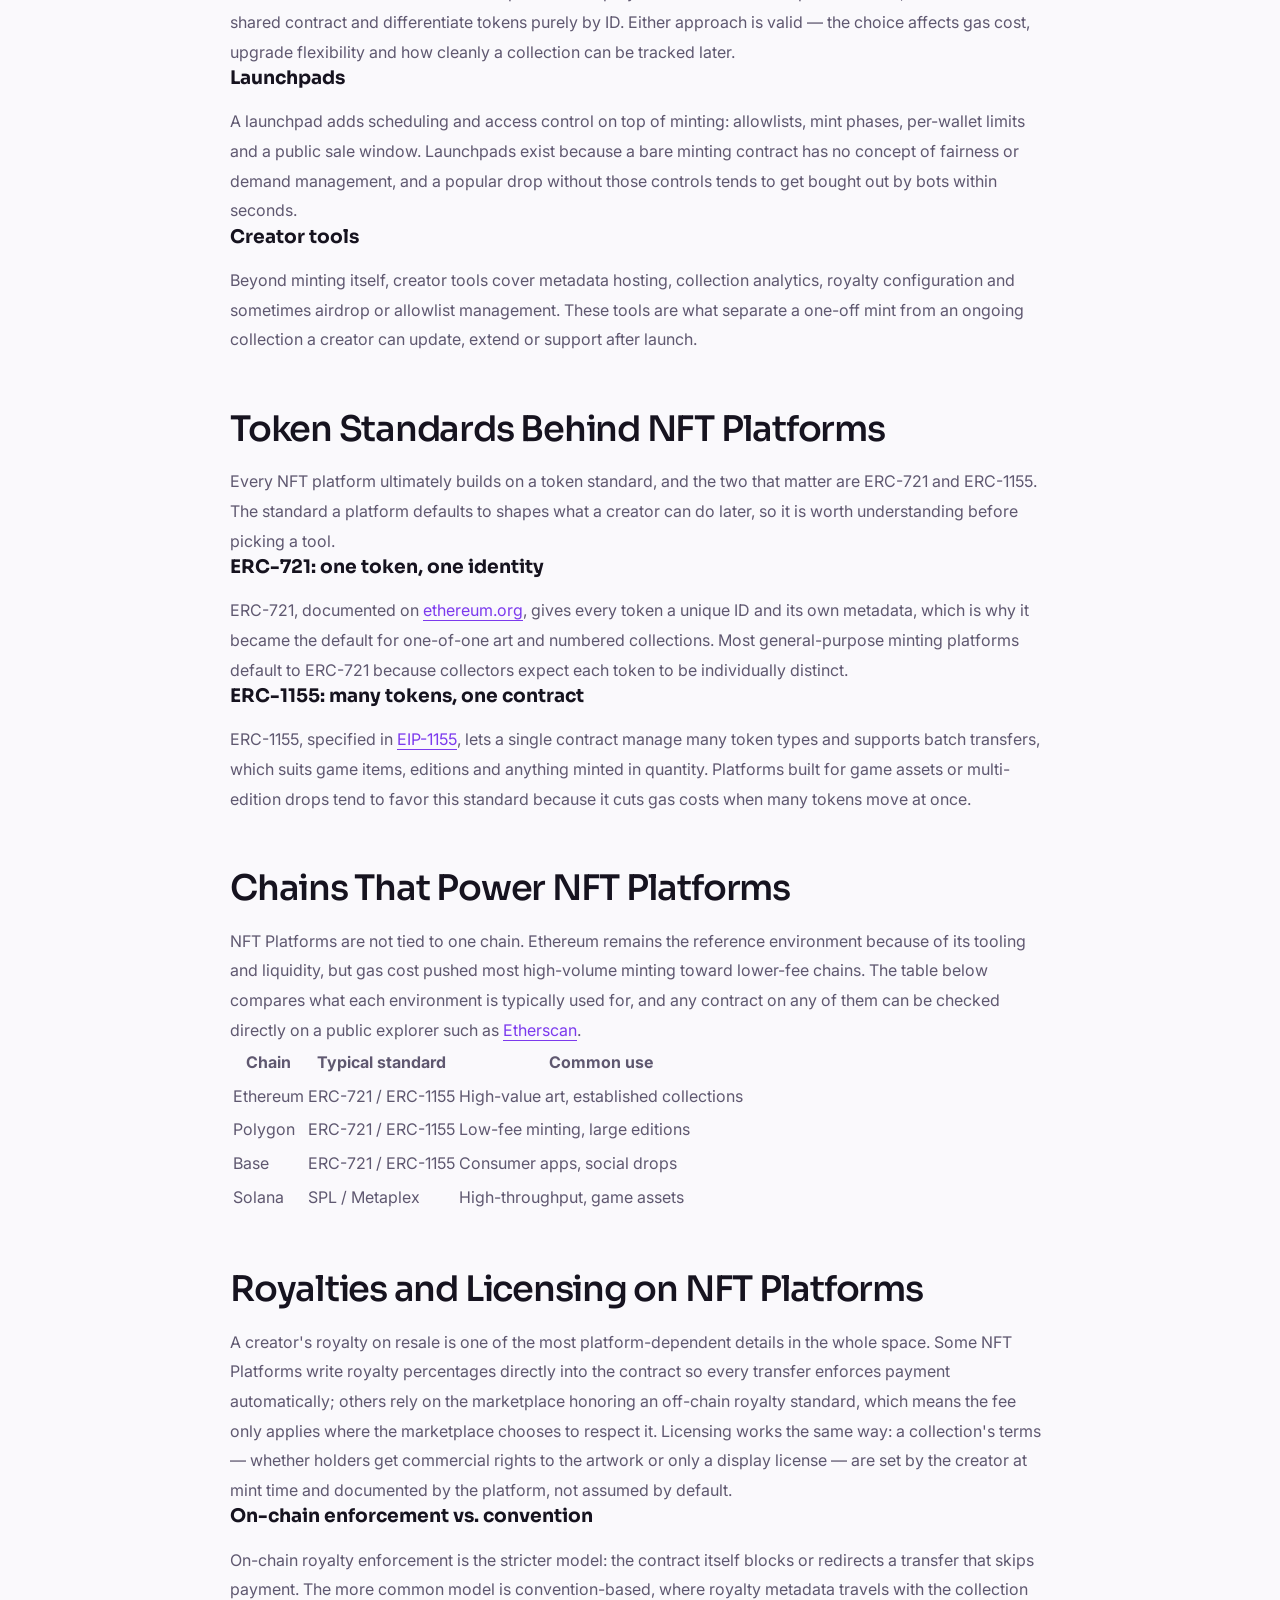
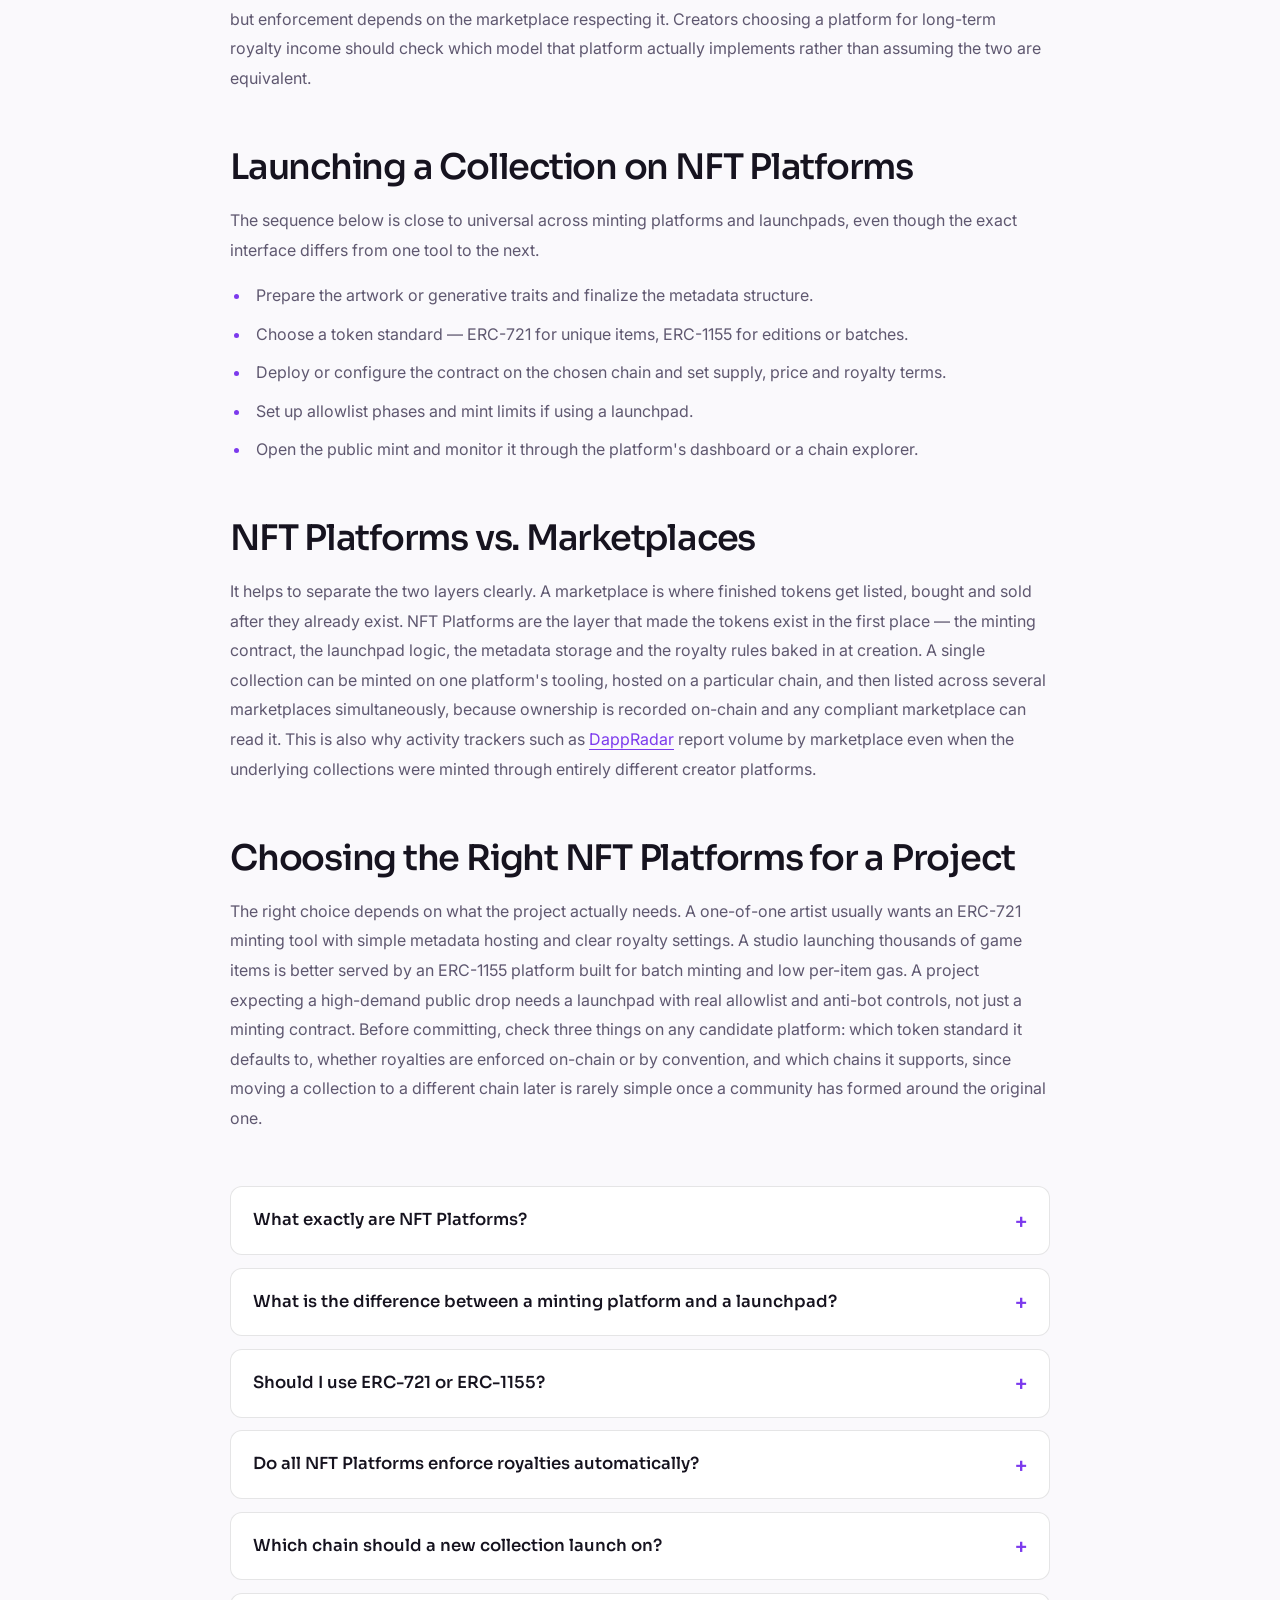
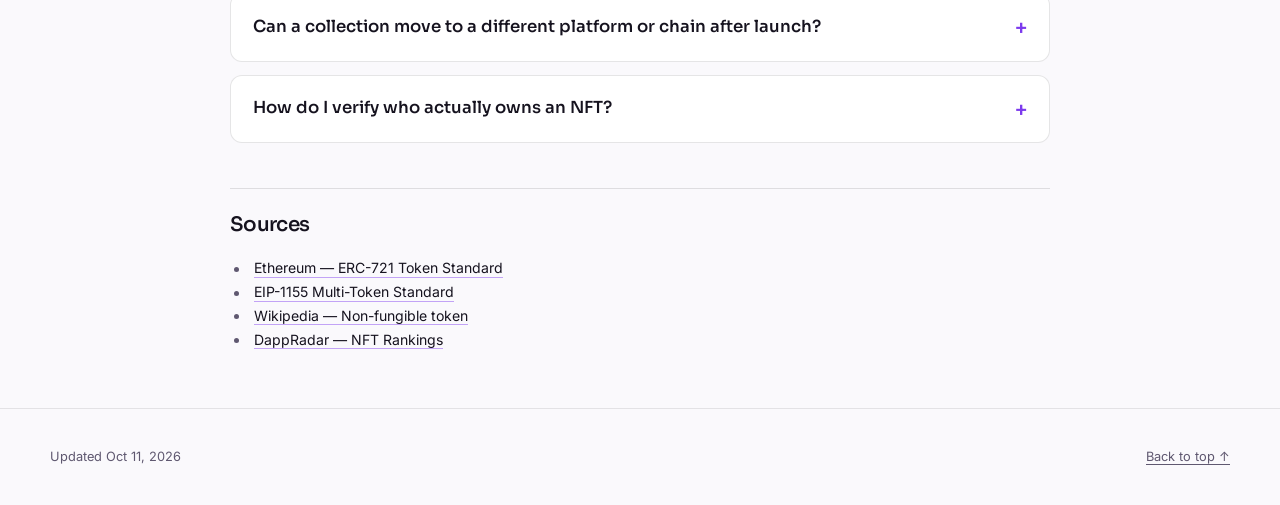
==== commit 34e6880c: "Interactive widget hero (swap/nft/aml/staking)" ====
--- a/index.html
+++ b/index.html
@@ -1,1410 +1,279 @@
 <!doctype html>
 <html lang="en">
 <head>
-<meta charset="utf-8">
-<meta name="viewport" content="width=device-width, initial-scale=1">
-<title>NFT Platforms — Minting, Launchpads & Creator Tools Explained</title>
-<meta name="description" content="NFT Platforms are the minting tools, launchpads, token standards and chains creators use to build and manage collections. Learn how ERC-721 and ERC-1155 work, how royalties are set, and how to launch a collection.">
-<link rel="canonical" href="https://nft-platforms.github.io/">
-<meta property="og:type" content="article">
-<meta property="og:title" content="NFT Platforms">
-<meta property="og:url" content="https://nft-platforms.github.io/">
-<meta property="og:image" content="https://nft-platforms.github.io/og.png">
-<meta name="twitter:card" content="summary_large_image">
-<meta name="twitter:title" content="NFT Platforms">
+  <meta charset="utf-8">
+  <meta name="viewport" content="width=device-width, initial-scale=1">
+  <title>NFT Platforms — Minting, Launchpads & Creator Tools Explained</title>
+  <meta name="description" content="NFT Platforms are the minting tools, launchpads, token standards and chains creators use to build and manage collections. Learn how ERC-721 and ERC-1155 work, how royalties are set, and how to launch a collection.">
+  <link rel="canonical" href="https://nft-platforms.github.io/">
+  <meta property="og:type" content="website">
+  <meta property="og:title" content="NFT Platforms">
+  <meta property="og:description" content="NFT Platforms are the minting tools, launchpads, token standards and chains creators use to build and manage collections. Learn how ERC-721 and ERC-1155 work, how royalties are set, and how to launch a collection.">
+  <meta property="og:url" content="https://nft-platforms.github.io/">
+  <meta property="og:image" content="https://nft-platforms.github.io/og.png">
+  <meta name="twitter:card" content="summary_large_image">
+  <meta name="twitter:title" content="NFT Platforms">
+  <meta name="twitter:description" content="NFT Platforms are the minting tools, launchpads, token standards and chains creators use to build and manage collections. Learn how ERC-721 and ERC-1155 work, how royalties are set, and how to launch a collection.">
+  <meta name="twitter:image" content="https://nft-platforms.github.io/og.png">
 <link rel="preconnect" href="https://fonts.googleapis.com"><link rel="preconnect" href="https://fonts.gstatic.com" crossorigin><link rel="stylesheet" href="https://fonts.googleapis.com/css2?family=Inter:wght@400;500;600;700&family=Sora:wght@500;600;700&display=swap">
 <script type="application/ld+json">{"@context": "https://schema.org", "@graph": [{"@type": "WebSite", "@id": "https://nft-platforms.github.io/#website", "url": "https://nft-platforms.github.io/", "name": "NFT Platforms — Minting, Launchpads & Creator Tools Explained"}, {"@type": "WebPage", "@id": "https://nft-platforms.github.io/#webpage", "url": "https://nft-platforms.github.io/", "name": "NFT Platforms — Minting, Launchpads & Creator Tools Explained", "isPartOf": {"@id": "https://nft-platforms.github.io/#website"}, "description": "NFT Platforms are the minting tools, launchpads, token standards and chains creators use to build and manage collections. Learn how ERC-721 and ERC-1155 work, how royalties are set, and how to launch a collection.", "datePublished": "2026-10-11", "dateModified": "2026-10-11"}, {"@type": "SoftwareApplication", "name": "NFT Platforms", "applicationCategory": "FinanceApplication", "operatingSystem": "Web", "offers": {"@type": "Offer", "price": "0", "priceCurrency": "USD"}}, {"@type": "BreadcrumbList", "itemListElement": [{"@type": "ListItem", "position": 1, "name": "Home", "item": "https://nft-platforms.github.io/"}, {"@type": "ListItem", "position": 2, "name": "NFT"}, {"@type": "ListItem", "position": 3, "name": "NFT Platforms"}]}, {"@type": "FAQPage", "mainEntity": [{"@type": "Question", "name": "What exactly are NFT Platforms?", "acceptedAnswer": {"@type": "Answer", "text": "NFT Platforms are the minting tools, launchpads, creator dashboards and underlying token standards used to create and manage non-fungible tokens, as distinct from the marketplaces that later list them for sale."}}, {"@type": "Question", "name": "What is the difference between a minting platform and a launchpad?", "acceptedAnswer": {"@type": "Answer", "text": "A minting platform turns artwork or metadata into an on-chain token. A launchpad adds scheduling and access control on top — allowlists, mint phases and per-wallet limits — for a public drop."}}, {"@type": "Question", "name": "Should I use ERC-721 or ERC-1155?", "acceptedAnswer": {"@type": "Answer", "text": "ERC-721 suits unique, one-of-one tokens where each item needs its own identity. ERC-1155 suits editions, game items or anything minted in quantity, since one contract can manage many token types and batch transfers."}}, {"@type": "Question", "name": "Do all NFT Platforms enforce royalties automatically?", "acceptedAnswer": {"@type": "Answer", "text": "No. Some write royalty enforcement directly into the contract, while others rely on marketplaces voluntarily honoring royalty metadata. The two models behave very differently for long-term creator income."}}, {"@type": "Question", "name": "Which chain should a new collection launch on?", "acceptedAnswer": {"@type": "Answer", "text": "It depends on the project. Ethereum offers the deepest liquidity and tooling, while Polygon, Base and Solana offer lower fees for high-volume or game-asset minting. Check chain support before committing to a platform."}}, {"@type": "Question", "name": "Can a collection move to a different platform or chain after launch?", "acceptedAnswer": {"@type": "Answer", "text": "Moving a live collection to a different chain or minting platform is difficult once a community and secondary market exist around the original contract, so chain and standard choices are worth getting right before launch."}}, {"@type": "Question", "name": "How do I verify who actually owns an NFT?", "acceptedAnswer": {"@type": "Answer", "text": "Ownership is recorded on-chain against the token's contract and ID, so anyone can check the current holder of a specific token directly on a public chain explorer."}}]}]}</script>
-<style>
-:root{--bg:#FAF9FC;--surface:#FFFFFF;--text:#16131F;--muted:#5F5870;--accent:#7C3AED;--accent-ink:#FFFFFF;--radius:12px;--display:"Sora";--body:"Inter"}
-*,
-*::before,
-*::after {
-  box-sizing: border-box;
-}
-html {
-  scroll-behavior: smooth;
-  scroll-padding-top: 2rem;
-  background: var(--bg);
-  -webkit-text-size-adjust: 100%;
-}
-body {
-  margin: 0;
-  min-width: 280px;
-  color: var(--text);
-  background: var(--bg);
-  font-family: var(--body);
-  font-size: 1rem;
-  font-weight: 400;
-  line-height: 1.7;
-  -webkit-font-smoothing: antialiased;
-  overflow-wrap: break-word;
-}
-::selection {
-  color: var(--accent-ink);
-  background: var(--accent);
-}
-a {
-  color: var(--accent);
-  text-decoration-thickness: .075em;
-  text-underline-offset: .2em;
-  transition: color .18s ease, background .18s ease, border-color .18s ease;
-}
-a:hover {
-  color: var(--text);
-}
-a:focus-visible,
-summary:focus-visible,
-[tabindex]:focus-visible {
-  outline: 3px solid var(--accent);
-  outline-offset: 5px;
-  border-radius: calc(var(--radius) * .35);
-}
-img,
-svg,
-video {
-  max-width: 100%;
-  vertical-align: middle;
-}
-img,
-video {
-  height: auto;
-}
-h1,
-h2,
-h3,
-h4,
-h5,
-h6 {
-  margin-top: 0;
-  color: var(--text);
-  font-family: var(--display);
-  font-weight: 650;
-  line-height: 1.2;
-  text-wrap: balance;
-}
-p,
-ul,
-ol,
-dl,
-figure,
-blockquote {
-  margin-top: 0;
-}
-[hidden] {
-  display: none !important;
-}
-.cefe23b {
-  width: min(100% - 6rem, 1240px);
-  margin-inline: auto;
-}
-.c5c0a72 {
-  position: absolute;
-  z-index: 20;
-  top: 1rem;
-  left: 1rem;
-  padding: .75rem 1.15rem;
-  transform: translateY(-180%);
-  border-radius: var(--radius);
-  color: var(--accent-ink);
-  background: var(--accent);
-  font-weight: 600;
-}
-.c5c0a72:focus {
-  transform: translateY(0);
-}
-.cffaac0 {
-  position: relative;
-  z-index: 1;
-  border-bottom: 1px solid color-mix(in srgb, var(--text) 10%, var(--bg));
-  background: var(--bg);
-}
-.c90aefa {
-  display: flex;
-  align-items: center;
-  justify-content: space-between;
-  gap: 2rem;
-  min-height: 88px;
-  padding-block: 1rem;
-}
-.c78a686 {
-  display: inline-flex;
-  align-items: center;
-  gap: .75rem;
-  color: var(--text);
-  font-family: var(--display);
-  font-size: 1.2rem;
-  font-weight: 650;
-  letter-spacing: -.04em;
-}
-.c497502 {
-  display: grid;
-  place-items: center;
-  width: 34px;
-  height: 34px;
-  border: 1px solid color-mix(in srgb, var(--accent) 30%, var(--surface));
-  border-radius: calc(var(--radius) * .55);
-  color: var(--accent);
-  background: color-mix(in srgb, var(--accent) 8%, var(--surface));
-}
-.c497502 svg {
-  width: 19px;
-  height: 19px;
-  fill: none;
-  stroke: var(--accent);
-  stroke-width: 1.6;
-  stroke-linecap: round;
-  stroke-linejoin: round;
-}
-.c78d633 {
-  display: inline-flex;
-  align-items: center;
-  gap: .8rem;
-  padding: .5rem 0;
-  color: var(--text);
-  font-size: .9rem;
-  font-weight: 600;
-  text-decoration: none;
-}
-.c78d633:hover {
-  color: var(--accent);
-}
-.cdb88d6 {
-  position: relative;
-  isolation: isolate;
-  overflow: hidden;
-  border-bottom: 1px solid color-mix(in srgb, var(--accent) 15%, var(--bg));
-  background:
-    radial-gradient(ellipse at 95% 12%, color-mix(in srgb, var(--accent) 14%, transparent), color-mix(in srgb, var(--accent) 0%, transparent) 62%),
-    linear-gradient(130deg, var(--surface), color-mix(in srgb, var(--accent) 5%, var(--bg)) 70%, var(--bg));
-}
-.cdb88d6::after {
-  content: "";
-  position: absolute;
-  z-index: -1;
-  width: 520px;
-  height: 520px;
-  right: -240px;
-  bottom: -310px;
-  border: 1px solid color-mix(in srgb, var(--accent) 15%, transparent);
-  border-radius: 50%;
-  box-shadow: 0 0 0 65px color-mix(in srgb, var(--accent) 3%, transparent), 0 0 0 130px color-mix(in srgb, var(--accent) 2%, transparent);
-  pointer-events: none;
-}
-.cbb3ed4 {
-  padding-block: 1.2rem 3rem;
-}
-.c1f2489 {
-  margin-bottom: 1.6rem;
-  color: var(--muted);
-  font-size: .8rem;
-  line-height: 1.6;
-}
-.c98dff1 {
-  display: inline;
-  color: var(--muted);
-  font-family: var(--body);
-  font-size: inherit;
-  text-decoration: none;
-}
-.c98dff1 a,
-a.c98dff1 {
-  color: var(--muted);
-  text-decoration: none;
-}
-.c98dff1 a:hover,
-a.c98dff1:hover {
-  color: var(--accent);
-  text-decoration: underline;
-}
-.c1f2489 ol,
-.c1f2489 ul,
-ol.c98dff1,
-ul.c98dff1 {
-  display: flex;
-  align-items: center;
-  flex-wrap: wrap;
-  gap: .45rem .7rem;
-  padding: 0;
-  margin: 0;
-  list-style: none;
-}
-.c1f2489 li {
-  display: inline;
-}
-.c1f2489 [aria-current="page"] {
-  color: var(--text);
-}
-.ca97e7f {
-  display: flex;
-  align-items: center;
-  flex-wrap: wrap;
-  gap: .8rem;
-  margin-bottom: 1.35rem;
-  color: var(--accent);
-  font-size: .875rem;
-  font-weight: 600;
-}
-.cd45941 {
-  padding-block: .3rem;
-}
-.cecd65b {
-  display: inline-flex;
-  align-items: center;
-  justify-content: center;
-  min-height: 36px;
-  max-width: 180px;
-  padding: .4rem .65rem;
-  border: 1px solid color-mix(in srgb, var(--text) 9%, var(--surface));
-  border-radius: calc(var(--radius) * .6);
-  background: var(--surface);
-  box-shadow: 0 3px 10px color-mix(in srgb, var(--text) 4%, transparent);
-  color: var(--text);
-  font-size: .8rem;
-  line-height: 1;
-}
-.cecd65b:empty {
-  display: none;
-}
-.cecd65b img,
-.cecd65b svg {
-  display: block;
-  width: auto;
-  max-width: 148px;
-  height: 24px;
-  object-fit: contain;
-}
-.cdb88d6 h1 {
-  max-width: 1050px;
-  margin: 0 0 1.5rem;
-  font-family: var(--display);
-  font-size: clamp(2.7rem, 5.7vw, 5.1rem);
-  font-weight: 600;
-  line-height: 1.06;
-  letter-spacing: -.055em;
-  overflow-wrap: anywhere;
-}
-.cdb88d6 h1 em {
-  color: var(--accent);
-  font-style: normal;
-}
-.cdb88d6 h1 a {
-  color: inherit;
-}
-.c7d309c {
-  max-width: 760px;
-  margin: 0 0 2.1rem;
-  color: var(--muted);
-  font-size: clamp(1.05rem, 1.6vw, 1.22rem);
-  line-height: 1.75;
-  text-wrap: pretty;
-}
-.ce9240f {
-  display: inline-flex;
-  align-items: center;
-  justify-content: center;
-  gap: 1.7rem;
-  min-height: 54px;
-  padding: .85rem 1.35rem;
-  border: 1px solid var(--accent);
-  border-radius: var(--radius);
-  color: var(--accent-ink);
-  background: var(--accent);
-  box-shadow: 0 6px 18px color-mix(in srgb, var(--accent) 18%, transparent);
-  font-family: var(--body);
-  font-size: .95rem;
-  font-weight: 650;
-  line-height: 1.4;
-  text-decoration: none;
-  transition: background .2s ease, box-shadow .2s ease, transform .2s ease;
-}
-.ce9240f:hover {
-  color: var(--accent-ink);
-  background: color-mix(in srgb, var(--accent) 92%, var(--text));
-  box-shadow: 0 9px 24px color-mix(in srgb, var(--accent) 24%, transparent);
-  transform: translateY(-2px);
-}
-.cd52b33 {
-  font-family: var(--body);
-  font-size: 1.25em;
-  line-height: 1;
-}
-.c3fa035 {
-  display: grid;
-  grid-template-columns: minmax(0, 1.05fr) minmax(0, 0.82fr);
-  gap: clamp(2rem, 4vw, 3.75rem);
-  align-items: start;
-}
-.c3ca722 {
-  min-width: 0;
-}
-.c3ca722 .c7d309c {
-  margin-bottom: 1.6rem;
-}
-.c10499f {
-  position: relative;
-  min-width: 0;
-  display: flex;
-  flex-direction: column;
-  padding: clamp(1.15rem, 2vw, 1.65rem);
-  border: 1px solid color-mix(in srgb, var(--accent) 20%, var(--surface));
-  border-radius: calc(var(--radius) * 1.4);
-  background: linear-gradient(158deg, color-mix(in srgb, var(--accent) 8%, var(--surface)), var(--surface) 46%);
-  box-shadow: 0 22px 60px -26px color-mix(in srgb, var(--text) 24%, transparent), 0 3px 12px -6px color-mix(in srgb, var(--accent) 14%, transparent);
-}
-.c10499f::before {
-  content: "";
-  position: absolute;
-  inset: -1px 14% auto;
-  height: 2px;
-  background: linear-gradient(90deg, transparent, color-mix(in srgb, var(--accent) 60%, transparent), transparent);
-}
-.c0014bc {
-  display: flex;
-  align-items: center;
-  justify-content: space-between;
-  flex-wrap: wrap;
-  gap: 0.6rem 1rem;
-  margin-bottom: 1rem;
-}
-.c0014bc h2 {
-  margin: 0;
-  font-family: var(--display);
-  font-size: 1.15rem;
-  font-weight: 650;
-  letter-spacing: -0.03em;
-}
-.cd99985 {
-  display: inline-flex;
-  align-items: center;
-  max-width: 100%;
-  padding: 0.28rem 0.62rem;
-  border: 1px solid color-mix(in srgb, var(--accent) 18%, transparent);
-  border-radius: 999px;
-  background: color-mix(in srgb, var(--accent) 8%, var(--surface));
-  color: var(--accent);
-  font-size: 0.72rem;
-  font-weight: 600;
-  overflow-wrap: anywhere;
-}
-.ca1ad56 .cddbc83 {
-  width: 100%;
-  border-collapse: collapse;
-  font-size: 0.85rem;
-}
-.ca1ad56 .cddbc83 th,
-.ca1ad56 .cddbc83 td {
-  padding: 0.58rem 0;
-  border-bottom: 1px solid color-mix(in srgb, var(--text) 10%, transparent);
-  vertical-align: top;
-  text-align: left;
-  overflow-wrap: anywhere;
-}
-.ca1ad56 .cddbc83 tr:last-child th,
-.ca1ad56 .cddbc83 tr:last-child td {
-  border-bottom: 0;
-}
-.ca1ad56 .cddbc83 th {
-  width: 38%;
-  padding-right: 0.9rem;
-  color: var(--muted);
-  font-weight: 500;
-}
-.ca1ad56 .cddbc83 td {
-  color: var(--text);
-  font-weight: 550;
-}
-.cb90496 {
-  margin-top: 1.15rem;
-  width: 100%;
-}
-@media (max-width: 920px) {
-  .c3fa035 {
-    grid-template-columns: minmax(0, 1fr);
-    gap: 2rem;
-  }
-  .c10499f {
-    width: 100%;
-    max-width: 560px;
-  }
-}
-.summary-strip {
-  display: grid;
-  grid-template-columns: repeat(4, minmax(0, 1fr));
-  gap: 1rem;
-  margin-block: 1.5rem 4.5rem;
-}
-.summary-item {
-  min-width: 0;
-  padding: 1.2rem 1.35rem;
-  border: 1px solid color-mix(in srgb, var(--text) 9%, var(--surface));
-  border-radius: var(--radius);
-  background: var(--surface);
-  box-shadow: 0 3px 12px color-mix(in srgb, var(--text) 3%, transparent);
-}
-.summary-item strong {
-  display: block;
-  margin-bottom: .2rem;
-  color: var(--text);
-  font-family: var(--display);
-  font-size: 1rem;
-  font-weight: 600;
-  line-height: 1.4;
-  letter-spacing: -.02em;
-}
-.summary-item span {
-  display: block;
-  color: var(--muted);
-  font-size: .8rem;
-  line-height: 1.5;
-}
-.c946517 {
-  display: grid;
-  grid-template-columns: 235px minmax(0, 1fr);
-  align-items: start;
-  gap: clamp(2.5rem, 5vw, 5rem);
-  padding-bottom: 4.5rem;
-}
-.c07c0bd {
-  position: sticky;
-  top: 2rem;
-  min-width: 0;
-  max-height: calc(100dvh - 4rem);
-  overflow-y: auto;
-  overscroll-behavior: contain;
-  scrollbar-width: thin;
-  scrollbar-color: color-mix(in srgb, var(--muted) 35%, var(--surface)) var(--surface);
-  padding: .3rem .75rem 1rem .25rem;
-}
-.c98b7b7 {
-  margin: 0 0 1.1rem;
-  color: var(--text);
-  font-family: var(--display);
-  font-size: .95rem;
-  font-weight: 650;
-  letter-spacing: -.02em;
-}
-.c0b06b7 {
-  display: grid;
-  gap: .3rem;
-  margin: 0;
-  padding: 0;
-  list-style: none;
-}
-.c0b06b7 li {
-  min-width: 0;
-  margin: 0;
-  padding: 0;
-}
-.c336e71 {
-  position: relative;
-  display: block;
-  padding: .7rem .9rem .7rem 1.1rem;
-  border-inline-start: 2px solid color-mix(in srgb, var(--muted) 18%, var(--bg));
-  border-radius: 0 calc(var(--radius) * .55) calc(var(--radius) * .55) 0;
-  color: var(--muted);
-  font-family: var(--body);
-  font-size: .85rem;
-  font-weight: 450;
-  line-height: 1.5;
-  text-decoration: none;
-  overflow-wrap: anywhere;
-}
-.c336e71:hover {
-  border-inline-start-color: color-mix(in srgb, var(--accent) 45%, var(--bg));
-  color: var(--text);
-  background: color-mix(in srgb, var(--accent) 5%, var(--bg));
-}
-.c336e71[aria-current="location"] {
-  border-inline-start-color: var(--accent);
-  color: var(--accent);
-  background: color-mix(in srgb, var(--accent) 9%, var(--bg));
-  font-weight: 650;
-}
-.cb2115a {
-  margin: 1.65rem 0 0;
-  padding: 1.2rem 0 0;
-  border-top: 1px solid color-mix(in srgb, var(--text) 10%, var(--bg));
-  color: var(--muted);
-  font-size: .78rem;
-  line-height: 1.65;
-}
-.cc89a60 {
-  min-width: 0;
-}
-.facts-panel {
-  padding: clamp(1.3rem, 3vw, 2.3rem);
-  margin-bottom: 3.75rem;
-  border: 1px solid color-mix(in srgb, var(--accent) 18%, var(--surface));
-  border-top: 3px solid var(--accent);
-  border-radius: var(--radius);
-  background: var(--surface);
-  box-shadow: 0 10px 35px color-mix(in srgb, var(--text) 5%, transparent);
-  scroll-margin-top: 2rem;
-}
-.panel-heading {
-  display: flex;
-  align-items: baseline;
-  flex-wrap: wrap;
-  gap: .5rem 1.5rem;
-  justify-content: space-between;
-  margin-bottom: 1.4rem;
-}
-.panel-heading h2 {
-  margin: 0;
-  font-size: clamp(1.45rem, 2.3vw, 1.85rem);
-  letter-spacing: -.04em;
-}
-.panel-heading p {
-  margin: 0;
-  color: var(--muted);
-  font-size: .8rem;
-}
-.facts-content {
-  min-width: 0;
-  overflow-x: auto;
-  scrollbar-width: thin;
-  scrollbar-color: var(--muted) var(--surface);
-}
-.cddbc83 {
-  width: 100%;
-  border-collapse: collapse;
-  color: var(--text);
-  font-family: var(--body);
-  font-size: .925rem;
-  line-height: 1.6;
-  text-align: left;
-}
-.cddbc83 caption {
-  padding: 0 0 1rem;
-  color: var(--muted);
-  font-size: .85rem;
-  text-align: left;
-}
-.cddbc83 th,
-.cddbc83 td {
-  padding: 1.05rem .85rem;
-  border-bottom: 1px solid color-mix(in srgb, var(--text) 9%, var(--surface));
-  vertical-align: top;
-  overflow-wrap: anywhere;
-}
-.cddbc83 th {
-  width: 37%;
-  color: var(--muted);
-  font-weight: 500;
-}
-.cddbc83 thead th {
-  color: var(--text);
-  background: color-mix(in srgb, var(--accent) 5%, var(--surface));
-  font-weight: 650;
-}
-.cddbc83 td {
-  font-weight: 550;
-}
-.cddbc83 tr > :first-child {
-  padding-left: 0;
-}
-.cddbc83 tr > :last-child {
-  padding-right: 0;
-}
-.cddbc83 tbody:last-child tr:last-child > *,
-.cddbc83 > tr:last-child > * {
-  border-bottom: 0;
-}
-.cddbc83 td p:last-child,
-.cddbc83 th p:last-child {
-  margin-bottom: 0;
-}
-.c94e73f {
-  min-width: 0;
-}
-.c7e3043 {
-  min-width: 0;
-  margin: 0 0 3.4rem;
-  scroll-margin-top: 2rem;
-}
-.c7e3043 + .c7e3043 {
-  padding-top: 2.8rem;
-  border-top: 1px solid color-mix(in srgb, var(--text) 11%, var(--bg));
-}
-.c4449d2 {
-  margin: 0 0 1.25rem;
-  color: var(--text);
-  font-family: var(--display);
-  font-size: clamp(1.65rem, 2.8vw, 2.35rem);
-  font-weight: 600;
-  line-height: 1.22;
-  letter-spacing: -.045em;
-}
-.c6a6f49 {
-  color: var(--text);
-  font-family: var(--body);
-  font-size: 1rem;
-  line-height: 1.85;
-  overflow-wrap: anywhere;
-}
-.c6a6f49 > :last-child {
-  margin-bottom: 0;
-}
-.c6a6f49 p {
-  margin: 0 0 1.3rem;
-  text-wrap: pretty;
-}
-.c6a6f49 h3 {
-  margin: 2rem 0 .9rem;
-  font-size: clamp(1.2rem, 2vw, 1.45rem);
-  font-weight: 600;
-  line-height: 1.35;
-  letter-spacing: -.025em;
-}
-.c6a6f49 h4,
-.c6a6f49 h5,
-.c6a6f49 h6 {
-  margin: 1.6rem 0 .75rem;
-  font-size: 1.075rem;
-  line-height: 1.4;
-}
-.c6a6f49 h3:first-child,
-.c6a6f49 h4:first-child {
-  margin-top: 0;
-}
-.c6a6f49 strong,
-.c41a2b4 strong {
-  color: var(--text);
-  font-weight: 650;
-}
-.c6a6f49 ul,
-.c6a6f49 ol,
-.c41a2b4 ul,
-.c41a2b4 ol {
-  margin: 1.2rem 0 1.6rem;
-  padding-left: 1.5rem;
-}
-.c6a6f49 li,
-.c41a2b4 li {
-  padding-left: .4rem;
-  margin-block: .55rem;
-}
-.c6a6f49 li::marker,
-.c41a2b4 li::marker {
-  color: var(--accent);
-  font-weight: 600;
-}
-.c6a6f49 li > ul,
-.c6a6f49 li > ol {
-  margin-block: .5rem;
-}
-.c6a6f49 li p {
-  margin-bottom: .6rem;
-}
-.c6a6f49 blockquote {
-  margin: 1.8rem 0;
-  padding: 1.3rem 1.5rem;
-  border-inline-start: 3px solid var(--accent);
-  border-radius: 0 var(--radius) var(--radius) 0;
-  background: color-mix(in srgb, var(--accent) 6%, var(--surface));
-  color: var(--text);
-  font-size: 1.05rem;
-}
-.c6a6f49 blockquote > :last-child {
-  margin-bottom: 0;
-}
-.c6a6f49 blockquote cite {
-  display: block;
-  margin-top: .9rem;
-  color: var(--muted);
-  font-size: .85rem;
-  font-style: normal;
-}
-.c6a6f49 table {
-  display: block;
-  width: 100%;
-  max-width: 100%;
-  margin: 1.7rem 0;
-  overflow-x: auto;
-  border: 1px solid color-mix(in srgb, var(--text) 12%, var(--surface));
-  border-radius: var(--radius);
-  border-spacing: 0;
-  background: var(--surface);
-  font-family: var(--body);
-  font-size: .875rem;
-  line-height: 1.65;
-  text-align: left;
-  scrollbar-width: thin;
-  scrollbar-color: var(--muted) var(--surface);
-}
-.c6a6f49 table caption {
-  padding: .9rem 1rem;
-  color: var(--muted);
-  font-size: .82rem;
-  text-align: left;
-}
-.c6a6f49 th,
-.c6a6f49 td {
-  min-width: 125px;
-  padding: 1rem 1.15rem;
-  border-bottom: 1px solid color-mix(in srgb, var(--text) 9%, var(--surface));
-  vertical-align: top;
-}
-.c6a6f49 th {
-  color: var(--text);
-  background: color-mix(in srgb, var(--accent) 7%, var(--surface));
-  font-weight: 650;
-}
-.c6a6f49 tbody tr:nth-child(even) {
-  background: color-mix(in srgb, var(--text) 2%, var(--surface));
-}
-.c6a6f49 tbody:last-child tr:last-child > * {
-  border-bottom: 0;
-}
-.c6a6f49 td > :last-child,
-.c6a6f49 th > :last-child {
-  margin-bottom: 0;
-}
-.c6a6f49 figure {
-  margin: 1.8rem 0;
-}
-.c6a6f49 figure img {
-  display: block;
-  border-radius: var(--radius);
-}
-.c6a6f49 figcaption {
-  margin-top: .7rem;
-  color: var(--muted);
-  font-size: .8rem;
-  line-height: 1.6;
-}
-.c6a6f49 code,
-.c41a2b4 code {
-  padding: .1em .35em;
-  border-radius: calc(var(--radius) * .25);
-  background: color-mix(in srgb, var(--accent) 7%, var(--surface));
-  color: var(--text);
-  font-family: var(--body);
-  font-size: .9em;
-}
-.c6a6f49 pre {
-  overflow-x: auto;
-  padding: 1.2rem;
-  border: 1px solid color-mix(in srgb, var(--text) 10%, var(--surface));
-  border-radius: var(--radius);
-  background: var(--surface);
-  color: var(--text);
-  font-family: var(--body);
-  font-size: .875rem;
-  line-height: 1.7;
-}
-.c6a6f49 pre code {
-  padding: 0;
-  background: var(--surface);
-}
-.c6a6f49 hr {
-  margin: 2rem 0;
-  border: 0;
-  border-top: 1px solid color-mix(in srgb, var(--text) 12%, var(--bg));
-}
-.c6a6f49 dt {
-  margin-top: 1.1rem;
-  color: var(--text);
-  font-weight: 650;
-}
-.c6a6f49 dd {
-  margin: .4rem 0 1rem;
-  color: var(--muted);
-}
-.cfaed6d {
-  padding-top: 2.75rem;
-  border-top: 1px solid color-mix(in srgb, var(--text) 11%, var(--bg));
-  scroll-margin-top: 2rem;
-}
-.cfaed6d > .c4449d2 {
-  margin-bottom: 1.65rem;
-}
-.c4f1704 {
-  margin: 0 0 .8rem;
-  border: 1px solid color-mix(in srgb, var(--text) 11%, var(--surface));
-  border-radius: var(--radius);
-  background: var(--surface);
-  box-shadow: 0 3px 12px color-mix(in srgb, var(--text) 3%, transparent);
-  overflow: clip;
-  transition: border-color .2s ease, box-shadow .2s ease;
-}
-.c4f1704:hover {
-  border-color: color-mix(in srgb, var(--accent) 35%, var(--surface));
-}
-.c4f1704[open] {
-  border-color: color-mix(in srgb, var(--accent) 35%, var(--surface));
-  box-shadow: 0 6px 20px color-mix(in srgb, var(--text) 4%, transparent);
-}
-.caa4bcc {
-  position: relative;
-  display: block;
-  padding: 1.35rem 3.8rem 1.35rem 1.4rem;
-  color: var(--text);
-  font-family: var(--display);
-  font-size: 1.025rem;
-  font-weight: 600;
-  line-height: 1.5;
-  letter-spacing: -.015em;
-  list-style: none;
-  cursor: pointer;
-}
-.caa4bcc::-webkit-details-marker {
-  display: none;
-}
-.caa4bcc::after {
-  content: "+";
-  position: absolute;
-  top: 1.3rem;
-  right: 1.35rem;
-  display: grid;
-  place-items: center;
-  width: 25px;
-  height: 25px;
-  border-radius: 50%;
-  background: color-mix(in srgb, var(--accent) 9%, var(--surface));
-  color: var(--accent);
-  font-family: var(--body);
-  font-size: 1.15rem;
-  font-weight: 400;
-  line-height: 1;
-}
-.c4f1704[open] > .caa4bcc::after {
-  content: "−";
-}
-.c4f1704 > .caa4bcc:focus-visible {
-  outline-offset: -5px;
-}
-.c41a2b4 {
-  padding: 0 1.4rem 1.45rem;
-  color: var(--muted);
-  font-family: var(--body);
-  font-size: .95rem;
-  line-height: 1.8;
-}
-.c41a2b4 > :first-child {
-  margin-top: 0;
-}
-.c41a2b4 > :last-child {
-  margin-bottom: 0;
-}
-.c41a2b4 p {
-  margin-bottom: 1rem;
-}
-.cdb9218 {
-  padding-block: 3rem 3.6rem;
-  border-top: 1px solid color-mix(in srgb, var(--text) 10%, var(--bg));
-  background: color-mix(in srgb, var(--surface) 70%, var(--bg));
-  scroll-margin-top: 2rem;
-}
-.c334f5b {
-  display: grid;
-  grid-template-columns: 235px minmax(0, 1fr);
-  gap: clamp(2.5rem, 5vw, 5rem);
-}
-.cc106f7 h2 {
-  margin-bottom: .7rem;
-  font-size: 1.4rem;
-  letter-spacing: -.035em;
-}
-.cc106f7 p {
-  margin: 0;
-  color: var(--muted);
-  font-size: .85rem;
-  line-height: 1.7;
-}
-.c7d7921 {
-  min-width: 0;
-}
-.cf31224 {
-  display: grid;
-  gap: .7rem;
-  margin: 0;
-  padding: 0;
-  list-style: none;
-  font-family: var(--body);
-}
-.c3834c2 {
-  display: block;
-  min-width: 0;
-  padding: 1rem 1.2rem;
-  border: 1px solid color-mix(in srgb, var(--text) 9%, var(--surface));
-  border-radius: calc(var(--radius) * .75);
-  background: var(--surface);
-  color: var(--muted);
-  font-family: var(--body);
-  font-size: .875rem;
-  line-height: 1.7;
-  overflow-wrap: anywhere;
-}
-.c3834c2 a,
-a.c3834c2 {
-  color: var(--text);
-  text-decoration-color: color-mix(in srgb, var(--accent) 35%, var(--surface));
-  text-underline-offset: .25em;
-}
-.c3834c2 a:hover,
-a.c3834c2:hover {
-  color: var(--accent);
-  text-decoration-color: var(--accent);
-}
-.c3834c2 p {
-  margin: .4rem 0 0;
-}
-.c3834c2 small {
-  color: var(--muted);
-  font-size: .8rem;
-}
-.c576ad7 {
-  border-top: 1px solid color-mix(in srgb, var(--text) 10%, var(--bg));
-  background: var(--bg);
-}
-.c12b089 {
-  display: flex;
-  align-items: center;
-  justify-content: space-between;
-  flex-wrap: wrap;
-  gap: 1rem 2rem;
-  min-height: 100px;
-  padding-block: 1.5rem;
-}
-.c9fcdd5 {
-  color: var(--text);
-  font-family: var(--display);
-  font-size: 1rem;
-  font-weight: 600;
-  letter-spacing: -.025em;
-}
-.c50a962 {
-  margin: 0;
-  color: var(--muted);
-  font-size: .8rem;
-}
-.c50a962 span {
-  color: var(--text);
-}
-@media (min-width: 1500px) {
-  .cbb3ed4 {
-    padding-bottom: 6rem;
-  }
-  .c1f2489 {
-    margin-bottom: 4.5rem;
-  }
-  .c946517 {
-    gap: 5.5rem;
-  }
-  .c334f5b {
-    gap: 5.5rem;
-  }
-}
-@media (max-width: 1050px) {
-  .cefe23b {
-    width: calc(100% - 3rem);
-  }
-  .c946517,
-  .c334f5b {
-    grid-template-columns: 190px minmax(0, 1fr);
-    gap: 2.25rem;
-  }
-  .summary-strip {
-    gap: .75rem;
-  }
-  .summary-item {
-    padding: 1rem;
-  }
-  .c336e71 {
-    font-size: .8rem;
-  }
-}
-@media (max-width: 760px) {
-  html {
-    scroll-padding-top: 1rem;
-  }
-  .c90aefa {
-    min-height: 72px;
-  }
-  .cbb3ed4 {
-    padding-block: 1.25rem 3.25rem;
-  }
-  .c1f2489 {
-    margin-bottom: 2.6rem;
-  }
-  .cdb88d6 h1 {
-    max-width: 100%;
-    font-size: clamp(2.45rem, 7.4vw, 3.6rem);
-    letter-spacing: -.045em;
-  }
-  .c7d309c {
-    font-size: 1.05rem;
-  }
-  .summary-strip {
-    grid-template-columns: repeat(2, minmax(0, 1fr));
-    margin-block: 1.2rem 2.5rem;
-  }
-  .c946517 {
-    grid-template-columns: minmax(0, 1fr);
-    gap: 2.3rem;
-    padding-bottom: 3rem;
-  }
-  .c07c0bd {
-    position: static;
-    max-height: none;
-    padding: 1.2rem;
-    border: 1px solid color-mix(in srgb, var(--text) 10%, var(--surface));
-    border-radius: var(--radius);
-    background: var(--surface);
-  }
-  .c98b7b7 {
-    margin-bottom: .8rem;
-  }
-  .c0b06b7 {
-    grid-template-columns: repeat(2, minmax(0, 1fr));
-    gap: .4rem .8rem;
-  }
-  .c336e71 {
-    height: 100%;
-    padding-block: .7rem;
-    font-size: .825rem;
-  }
-  .cb2115a {
-    display: none;
-  }
-  .facts-panel {
-    margin-bottom: 2.5rem;
-  }
-  .c7e3043 {
-    margin-bottom: 2.6rem;
-  }
-  .c7e3043 + .c7e3043 {
-    padding-top: 2.2rem;
-  }
-  .c334f5b {
-    grid-template-columns: minmax(0, 1fr);
-    gap: 1.5rem;
-  }
-  .cdb9218 {
-    padding-block: 2.5rem;
-  }
-  .c7e3043,
-  .facts-panel,
-  .cfaed6d,
-  .cdb9218 {
-    scroll-margin-top: 1rem;
-  }
-}
-@media (max-width: 440px) {
-  .cefe23b {
-    width: calc(100% - 2rem);
-  }
-  .c90aefa {
-    gap: 1rem;
-  }
-  .c78a686 {
-    gap: .5rem;
-    font-size: 1.05rem;
-  }
-  .c78d633 {
-    gap: .45rem;
-    font-size: .8rem;
-  }
-  .ca97e7f {
-    gap: .65rem;
-    margin-bottom: 1.1rem;
-  }
-  .cdb88d6 h1 {
-    font-size: 2.5rem;
-  }
-  .ce9240f {
-    width: 100%;
-    justify-content: space-between;
-  }
-  .summary-item {
-    padding: .9rem;
-  }
-  .summary-item strong {
-    font-size: .9rem;
-  }
-  .summary-item span {
-    font-size: .75rem;
-  }
-  .c0b06b7 {
-    grid-template-columns: minmax(0, 1fr);
-  }
-  .facts-panel {
-    padding: 1.15rem;
-  }
-  .cddbc83 {
-    font-size: .85rem;
-  }
-  .cddbc83 th,
-  .cddbc83 td {
-    padding-block: .9rem;
-    padding-inline: .5rem;
-  }
-  .c6a6f49 {
-    font-size: .95rem;
-    line-height: 1.8;
-  }
-  .c6a6f49 blockquote {
-    padding: 1rem 1.1rem;
-  }
-  .caa4bcc {
-    padding: 1.1rem 3rem 1.1rem 1.1rem;
-    font-size: .95rem;
-  }
-  .caa4bcc::after {
-    top: 1.1rem;
-    right: .9rem;
-  }
-  .c41a2b4 {
-    padding: 0 1.1rem 1.2rem;
-    font-size: .9rem;
-  }
-  .c12b089 {
-    align-items: flex-start;
-    flex-direction: column;
-    gap: .6rem;
-  }
-}
-@media (prefers-reduced-motion: reduce) {
-  html {
-    scroll-behavior: auto;
-  }
-  *,
-  *::before,
-  *::after {
-    transition: none !important;
-  }
-  .ce9240f:hover {
-    transform: none;
-  }
-}
-@media print {
-  body {
-    background: var(--surface);
-    font-size: 10pt;
-  }
-  .cefe23b {
-    width: 100%;
-  }
-  .cffaac0,
-  .c5c0a72,
-  .ce9240f,
-  .c07c0bd,
-  .cdb88d6::after {
-    display: none;
-  }
-  .cdb88d6 {
-    background: var(--surface);
-  }
-  .cbb3ed4 {
-    padding-block: 1rem 2rem;
-  }
-  .c1f2489 {
-    margin-bottom: 1.5rem;
-  }
-  .cdb88d6 h1 {
-    font-size: 32pt;
-  }
-  .summary-strip {
-    margin-bottom: 2rem;
-  }
-  .c946517,
-  .c334f5b {
-    display: block;
-  }
-  .facts-panel,
-  .summary-item,
-  .c4f1704 {
-    box-shadow: none;
-  }
-  .c4449d2,
-  .c6a6f49 h3 {
-    break-after: avoid;
-  }
-  .c4f1704,
-  .c3834c2,
-  .c6a6f49 tr {
-    break-inside: avoid;
-  }
-  .cc106f7 {
-    margin-bottom: 1rem;
-  }
-}
-</style>
+  <style>
+    :root{--bg:#FAF9FC;--surface:#FFFFFF;--text:#16131F;--muted:#5F5870;--accent:#7C3AED;--accent-ink:#FFFFFF;--radius:12px;--display:"Sora";--body:"Inter"}
+    * { box-sizing: border-box; }
+    html { scroll-behavior: smooth; scroll-padding-top: 2rem; }
+    body { margin: 0; background: var(--bg); color: var(--text); font: 400 1rem/1.7 var(--body); -webkit-font-smoothing: antialiased; }
+    a { color: var(--accent); text-underline-offset: .22em; }
+    a:hover { text-decoration-thickness: .12em; }
+    :focus-visible { outline: 3px solid var(--accent); outline-offset: 5px; }
+    ::selection { background: var(--accent); color: var(--accent-ink); }
+    h1, h2, h3, h4, h5, h6 { font-family: var(--display); line-height: 1.15; text-wrap: balance; }
+    p, h1, h2, h3 { margin-top: 0; }
+    img, svg { max-width: 100%; vertical-align: middle; }
+    .cefe23b { width: min(1180px, calc(100% - 3rem)); margin-inline: auto; }
+    .c5c0a72 { position: absolute; z-index: 5; top: .5rem; left: 1rem; padding: .7rem 1rem; background: var(--surface); transform: translateY(-180%); border-radius: var(--radius); }
+    .c5c0a72:focus { transform: translateY(0); }
+    .c41268d { border-bottom: 1px solid color-mix(in srgb,var(--text) 10%,transparent); }
+    .c22b715 { min-height: 88px; display: flex; align-items: center; justify-content: space-between; gap: 1.5rem; }
+    .cb86755 { display: inline-flex; align-items: center; gap: .7rem; color: var(--text); font: 650 1.12rem/1.2 var(--display); text-decoration: none; }
+    .c9a3a81 { display: grid; place-items: center; width: 2.4rem; height: 2.4rem; border-radius: calc(var(--radius) * .6); background: var(--accent); color: var(--accent-ink); }
+    .c5bae2e { width: 1.2rem; height: 1.2rem; fill: none; stroke: var(--accent-ink); stroke-width: 1.7; stroke-linecap: round; stroke-linejoin: round; flex: 0 0 auto; }
+    .cdcd568 { display: flex; align-items: center; gap: 1.8rem; }
+    .cdcd568 > a { font-size: .88rem; font-weight: 600; text-decoration: none; }
+    .cdcd568 > a:not(.c3c525a) { color: var(--muted); }
+    .c3c525a { display: inline-flex; align-items: center; justify-content: center; gap: .8rem; min-height: 52px; padding: .85rem 1.4rem; border: 1px solid color-mix(in srgb,var(--accent-ink) 12%,transparent); border-radius: var(--radius); background: linear-gradient(135deg,var(--accent),color-mix(in srgb,var(--accent) 88%,var(--text))); color: var(--accent-ink); font: 650 .95rem/1.3 var(--body); text-decoration: none; box-shadow: 0 6px 18px color-mix(in srgb,var(--accent) 17%,transparent); transition: transform .18s ease, box-shadow .18s ease; }
+    .c3c525a:hover { transform: translateY(-2px); box-shadow: 0 9px 24px color-mix(in srgb,var(--accent) 25%,transparent); }
+    .c22b715 .c3c525a { min-height: 42px; padding: .65rem 1rem; }
+    .c1f2489 { padding-block: 1rem 0; color: var(--muted); font-size: .8rem; overflow-wrap: anywhere; }
+    .c98dff1 { color: var(--muted); }
+    .c98dff1 a, a.c98dff1 { color: var(--muted); text-decoration: none; }
+    .c98dff1 a:hover, a.c98dff1:hover { color: var(--accent); text-decoration: underline; }
+    .c98dff1 ol, .c98dff1 ul { display: flex; flex-wrap: wrap; gap: .5rem 1rem; padding: 0; margin: 0; list-style: none; }
+    .cdb88d6 { display: grid; grid-template-columns: minmax(0,1.05fr) minmax(0,1fr); gap: clamp(2rem,5vw,4.5rem); align-items: start; padding-block: 1.5rem 3rem; }
+    .ce35897 { display: inline-flex; align-items: center; gap: .55rem; margin-bottom: 1.3rem; color: var(--accent); font-size: .86rem; font-weight: 600; }
+    .ce35897::before { content: ""; width: .5rem; height: .5rem; border-radius: 50%; background: var(--accent); box-shadow: 0 0 0 5px color-mix(in srgb,var(--accent) 9%,transparent); }
+    h1 { margin-bottom: 1.4rem; font-size: clamp(2.5rem,4.7vw,4.35rem); font-weight: 600; letter-spacing: -.055em; overflow-wrap: anywhere; }
+    h1 em { color: var(--accent); font-style: normal; }
+    .c3bf0f1 { max-width: 48ch; margin-bottom: 2rem; color: var(--muted); font-size: 1.08rem; line-height: 1.8; }
+    .cc788be { position: relative; min-width: 0; padding: clamp(1.1rem,2.4vw,1.5rem); border: 1px solid color-mix(in srgb,var(--accent) 20%,var(--surface)); border-radius: calc(var(--radius) * 1.6); background: linear-gradient(155deg,color-mix(in srgb,var(--accent) 7%,var(--surface)),var(--surface) 40%); box-shadow: 0 24px 64px color-mix(in srgb,var(--text) 9%,transparent),0 4px 12px color-mix(in srgb,var(--accent) 6%,transparent); }
+    .c02a551 { display: flex; flex-wrap: wrap; align-items: center; justify-content: space-between; gap: .7rem; margin-bottom: 1rem; }
+    .c02a551 h2 { margin: 0; font-size: 1.35rem; letter-spacing: -.035em; }
+    .c7a1a65 { display: inline-flex; align-items: center; gap: .4rem; padding: .3rem .65rem; border: 1px solid color-mix(in srgb,var(--accent) 16%,transparent); border-radius: 999px; background: color-mix(in srgb,var(--accent) 8%,var(--surface)); color: var(--accent); font-size: .72rem; font-weight: 600; }
+    .c7a1a65::before { content: ""; width: .35rem; height: .35rem; border-radius: 50%; background: var(--accent); }
+    .route { display: grid; grid-template-columns: minmax(0,1fr) auto minmax(0,1fr); align-items: center; gap: .8rem; padding: .8rem; margin-bottom: 1rem; border: 1px solid color-mix(in srgb,var(--text) 9%,transparent); border-radius: var(--radius); background: var(--surface); }
+    .endpoint { min-width: 0; display: flex; flex-direction: column; align-items: flex-start; gap: .45rem; }
+    .endpoint:last-child { align-items: flex-end; }
+    .endpoint-label, .ce69969 { color: var(--muted); font-size: .78rem; font-weight: 500; }
+    .logo { display: flex; align-items: center; min-height: 36px; max-width: 100%; overflow-wrap: anywhere; font: 600 1rem/1.3 var(--display); }
+    .logo img, .logo svg { max-height: 36px; width: auto; max-width: 100%; object-fit: contain; }
+    .route-arrow { display: grid; place-items: center; width: 2.25rem; height: 2.25rem; border-radius: 50%; background: color-mix(in srgb,var(--accent) 9%,var(--surface)); }
+    .route-arrow .c5bae2e { stroke: var(--accent); }
+    .ce69969 { display: block; margin-bottom: .5rem; color: var(--text); }
+    .amount-field { display: flex; align-items: center; gap: .75rem; padding: .8rem 1rem; border: 1px solid color-mix(in srgb,var(--text) 18%,transparent); border-radius: var(--radius); background: var(--bg); transition: border-color .18s ease; }
+    .amount-field:focus-within { border-color: var(--accent); box-shadow: 0 0 0 3px color-mix(in srgb,var(--accent) 12%,transparent); }
+    .amount-field input { width: 100%; min-width: 0; padding: .2rem 0; border: 0; background: var(--bg); color: var(--text); font: 550 1.6rem/1.2 var(--display); font-variant-numeric: tabular-nums; }
+    .amount-field input:focus { outline: 0; }
+    .unit { color: var(--muted); font-size: .8rem; }
+    .c4d5000 { margin: .45rem 0 .85rem; color: var(--muted); font-size: .74rem; }
+    .field-error { margin: .5rem 0; color: var(--text); font-size: .8rem; font-weight: 600; }
+    [hidden] { display: none !important; }
+    .estimate { padding: 1rem; border-radius: var(--radius); background: linear-gradient(120deg,color-mix(in srgb,var(--accent) 12%,var(--surface)),color-mix(in srgb,var(--accent) 4%,var(--surface))); }
+    .estimate-label { margin-bottom: .25rem; color: var(--muted); font-size: .8rem; }
+    .estimate-value { display: block; color: var(--text); font: 600 clamp(1.7rem,3vw,2.5rem)/1.3 var(--display); letter-spacing: -.04em; font-variant-numeric: tabular-nums; overflow-wrap: anywhere; }
+    .estimate-value small { color: var(--muted); font: 400 .8rem/1.4 var(--body); letter-spacing: 0; }
+    .estimate dl { display: grid; gap: .5rem; margin: .8rem 0 0; padding-top: .8rem; border-top: 1px solid color-mix(in srgb,var(--accent) 15%,transparent); font-size: .8rem; }
+    .estimate dl div { display: flex; flex-wrap: wrap; justify-content: space-between; gap: .25rem 1rem; }
+    .estimate dt { color: var(--muted); }
+    .estimate dd { margin: 0; font-weight: 600; font-variant-numeric: tabular-nums; }
+    .method { margin-block: .7rem; color: var(--muted); font-size: .75rem; }
+    .method summary { width: fit-content; color: var(--text); cursor: pointer; }
+    .method p { margin: .65rem 0 0; }
+    .cc788be > .c3c525a { width: 100%; }
+    .c5db0c0 { padding: .8rem 1rem; border: 1px solid color-mix(in srgb,var(--text) 10%,transparent); border-radius: var(--radius); background: var(--surface); }
+    .c4f18f0 { margin-bottom: .45rem; }
+    .c3bcf56 { display: flex; align-items: center; gap: .75rem; }
+    .cf9f1cc { flex: 1; min-width: 0; padding: 0; border: 0; background: transparent; color: var(--text); font: 550 1.55rem/1.2 var(--display); font-variant-numeric: tabular-nums; overflow-wrap: anywhere; }
+    .cf9f1cc:focus { outline: 0; }
+    .c74b5a6 { position: relative; display: inline-flex; align-items: center; gap: .5rem; flex: none; padding: .4rem 1.5rem .4rem .5rem; border: 1px solid color-mix(in srgb,var(--text) 13%,transparent); border-radius: 999px; background: var(--bg); }
+    .c4c0dd8 { width: 22px; height: 22px; border-radius: 50%; object-fit: contain; flex: none; }
+    .c0ac89a { border: 0; background: transparent; color: var(--text); font: 600 .95rem/1 var(--body); cursor: pointer; appearance: none; -webkit-appearance: none; }
+    .c0ac89a:focus { outline: 0; }
+    .c74b5a6::after { content: ""; position: absolute; right: .7rem; width: .42rem; height: .42rem; border-right: 2px solid var(--muted); border-bottom: 2px solid var(--muted); transform: translateY(-2px) rotate(45deg); pointer-events: none; }
+    .ca08b41 { margin-top: .4rem; color: var(--muted); font-size: .78rem; font-variant-numeric: tabular-nums; }
+    .swap-switch { position: relative; z-index: 1; display: grid; place-items: center; width: 2.4rem; height: 2.4rem; margin: -.55rem auto; padding: 0; border: 3px solid var(--surface); border-radius: 50%; background: color-mix(in srgb,var(--accent) 13%,var(--surface)); color: var(--accent); cursor: pointer; transition: transform .2s ease, background .2s ease; }
+    .swap-switch svg { width: 1.1rem; height: 1.1rem; fill: none; stroke: currentColor; stroke-width: 2; stroke-linecap: round; stroke-linejoin: round; }
+    .swap-switch:hover { transform: rotate(180deg); background: color-mix(in srgb,var(--accent) 20%,var(--surface)); }
+    .c2a2111 { display: grid; gap: .5rem; margin: 1rem 0 0; padding-top: .9rem; border-top: 1px solid color-mix(in srgb,var(--accent) 15%,transparent); font-size: .82rem; }
+    .c2a2111 div { display: flex; flex-wrap: wrap; justify-content: space-between; gap: .2rem 1rem; }
+    .c2a2111 dt { color: var(--muted); }
+    .c2a2111 dd { margin: 0; font-weight: 600; font-variant-numeric: tabular-nums; }
+    .ccff269 > .c3c525a { width: 100%; margin-top: 1.05rem; }
+    .cf2ebda { width: 100%; padding: .15rem 0; font: 600 1.1rem/1.2 var(--display); }
+    .c616a52 { font: 600 .95rem/1 var(--body); color: var(--text); }
+    .c2a5d35 { padding: 2rem; border: 1px solid color-mix(in srgb,var(--text) 10%,transparent); border-radius: calc(var(--radius) * 1.3); background: var(--surface); }
+    .c149722 { margin-bottom: 1.3rem; font-size: 1.65rem; font-weight: 550; letter-spacing: -.035em; }
+    .c1ba569 { max-width: 100%; overflow-x: auto; }
+    .cddbc83 { width: 100%; border-collapse: collapse; text-align: left; font-size: .92rem; }
+    .cddbc83 caption { padding-bottom: 1rem; text-align: left; color: var(--muted); }
+    .cddbc83 th, .cddbc83 td { padding: 1rem 1.1rem; border-bottom: 1px solid color-mix(in srgb,var(--text) 9%,transparent); vertical-align: top; overflow-wrap: anywhere; }
+    .cddbc83 th { color: var(--muted); font-weight: 500; }
+    .cddbc83 thead { background: color-mix(in srgb,var(--accent) 5%,var(--surface)); }
+    .cddbc83 tbody tr:last-child > * { border-bottom: 0; }
+    .cf21f1f { max-width: 820px; padding-block: 4rem 2rem; }
+    .c7e3043 { margin-bottom: 3.3rem; }
+    .c4449d2 { margin: 0 0 1.1rem; font: 550 clamp(1.6rem,3vw,2.2rem)/1.2 var(--display); letter-spacing: -.035em; }
+    .c6a6f49 { color: var(--muted); line-height: 1.85; overflow-wrap: anywhere; }
+    .c6a6f49 p { margin-bottom: 1.2rem; }
+    .c6a6f49 strong, .c6a6f49 h3, .c6a6f49 h4 { color: var(--text); }
+    .c6a6f49 ul, .c6a6f49 ol { padding-left: 1.3rem; }
+    .c6a6f49 li { padding-left: .3rem; margin-block: .55rem; }
+    .c6a6f49 li::marker { color: var(--accent); }
+    .c6a6f49 blockquote { margin: 1.5rem 0; padding: 1rem 1.4rem; border-left: 3px solid var(--accent); border-radius: 0 var(--radius) var(--radius) 0; background: var(--surface); color: var(--text); }
+    .c6a6f49 img { height: auto; border-radius: var(--radius); }
+    .c6a6f49 pre { overflow-x: auto; padding: 1rem; border-radius: var(--radius); background: var(--surface); }
+    .c6a6f49 code, .c6a6f49 pre { font-family: var(--body); }
+    .c4f1704 { margin-block: .8rem; border: 1px solid color-mix(in srgb,var(--text) 11%,transparent); border-radius: var(--radius); background: var(--surface); overflow: hidden; }
+    .caa4bcc { position: relative; padding: 1.3rem 3.5rem 1.3rem 1.4rem; list-style: none; cursor: pointer; color: var(--text); font: 550 1.04rem/1.5 var(--display); }
+    .caa4bcc::-webkit-details-marker { display: none; }
+    .caa4bcc::after { content: "+"; position: absolute; right: 1.4rem; top: 1.2rem; color: var(--accent); font-size: 1.3rem; }
+    details[open] > .caa4bcc::after { content: "−"; }
+    .c4f1704[open] { border-color: color-mix(in srgb,var(--accent) 35%,var(--surface)); }
+    .caa4bcc:focus-visible { outline-offset: -5px; }
+    .c41a2b4 { padding: 0 1.4rem 1.4rem; color: var(--muted); overflow-wrap: anywhere; }
+    .c41a2b4 > :last-child { margin-bottom: 0; }
+    .c81f1e5 { max-width: 820px; padding-block: 1.5rem 3.5rem; border-top: 1px solid color-mix(in srgb,var(--text) 12%,transparent); }
+    .c81f1e5 .c149722 { font-size: 1.25rem; }
+    .cf31224 { margin: 0; padding-left: 1.25rem; color: var(--muted); font-size: .88rem; }
+    .c3834c2 { padding-block: .4rem; padding-left: .25rem; overflow-wrap: anywhere; }
+    .c3834c2 a, a.c3834c2 { color: var(--text); text-decoration-color: color-mix(in srgb,var(--accent) 45%,transparent); }
+    .c3834c2 a:hover, a.c3834c2:hover { color: var(--accent); }
+    .c576ad7 { border-top: 1px solid color-mix(in srgb,var(--text) 10%,transparent); }
+    .c12b089 { display: flex; align-items: center; justify-content: space-between; flex-wrap: wrap; gap: 1rem; min-height: 96px; padding-block: 1.5rem; color: var(--muted); font-size: .8rem; }
+    .c12b089 p { margin: 0; }
+    .c12b089 a { color: var(--muted); }
+    @media (max-width: 850px) { .cdb88d6 { grid-template-columns: minmax(0,1fr); gap: 2.5rem; padding-block: 2.5rem 3.5rem; } .c3ca722 { max-width: 650px; } .cc788be { width: 100%; max-width: 600px; justify-self: center; } h1 { font-size: clamp(2.5rem,7vw,4rem); } .c3bf0f1 { max-width: 60ch; } }
+    @media (max-width: 540px) { .cefe23b { width: calc(100% - 2rem); } .c22b715 { min-height: 76px; gap: .7rem; } .cb86755 { font-size: .95rem; gap: .45rem; } .c9a3a81 { width: 2rem; height: 2rem; } .cdcd568 { gap: .6rem; } .cdcd568 > a:not(.c3c525a) { display: none; } .c22b715 .c3c525a { padding-inline: .85rem; font-size: .8rem; } .c2a5d35 { padding: 1.25rem; } .cddbc83 th, .cddbc83 td { padding: .8rem .55rem; } .c3ca722 > .c3c525a { width: 100%; } .cf21f1f { padding-top: 2.8rem; } .c12b089 { align-items: flex-start; flex-direction: column; } }
+    @media (prefers-reduced-motion: reduce) { html { scroll-behavior: auto; } .c3c525a, .amount-field { transition: none; } .c3c525a:hover { transform: none; } }
+  </style>
 </head>
 <body>
-<a class="c5c0a72" href="#guide-main">Skip to guide</a>
-<header class="cffaac0">
-  <div class="cefe23b c90aefa">
-    <div class="c78a686">
-      <span class="c497502" aria-hidden="true"><svg viewBox="0 0 24 24"><path d="M4 5.5h6a3 3 0 0 1 2 1 3 3 0 0 1 2-1h6v14h-6a3 3 0 0 0-2 1 3 3 0 0 0-2-1H4zM12 6.5v14M7 9h2M15 9h2M7 12h2M15 12h2"/></svg></span>
-      <span>The guide</span>
-    </div>
-    <a class="c78d633" href="dashboard/">Trade <span class="cd52b33" aria-hidden="true">↗</span></a>
-  </div>
-</header>
-<section class="cdb88d6" aria-labelledby="guide-title">
-  <div class="cefe23b cbb3ed4">
-    <nav class="c1f2489" aria-label="Breadcrumb"><nav class="c98dff1" aria-label="Breadcrumb"><a href="dashboard/">Home</a> <span>/</span> <span>NFT</span> <span>/</span> <span>NFT Platforms</span></nav></nav>
-    <div class="c3fa035">
+  <a class="c5c0a72" href="#content">Skip to content</a>
+  <header class="c41268d">
+    <nav class="c22b715 cefe23b" aria-label="Primary navigation">
+      <a class="cb86755" href="#top" aria-label="NFT desk, top of page">
+        <span class="c9a3a81" aria-hidden="true"><svg class="c5bae2e" viewBox="0 0 24 24"><path d="M4 8h15m-4-4 4 4-4 4M20 16H5m4-4-4 4 4 4"/></svg></span>
+        NFT desk
+      </a>
+      <div class="cdcd568">
+        <a href="#facts">Key facts</a>
+        <a href="#sources">Sources</a>
+        <a class="c3c525a" href="dashboard/">Trade</a>
+      </div>
+    </nav>
+  </header>
+  <div class="cefe23b" id="top">
+    <div class="c1f2489"><nav class="c98dff1" aria-label="Breadcrumb"><a href="dashboard/">Home</a> <span>/</span> <span>NFT</span> <span>/</span> <span>NFT Platforms</span></nav></div>
+    <section class="cdb88d6" aria-labelledby="hero-title">
       <div class="c3ca722">
-        <div class="ca97e7f"><span class="cd45941">A closer look</span><span class="cecd65b"></span></div>
-        <h1 id="guide-title">NFT <em>Platforms</em>.</h1>
-        <p class="c7d309c"><strong>NFT Platforms</strong> are the infrastructure creators and developers use to mint, launch and manage non-fungible tokens — not just the storefronts that list them for sale. The category spans minting tools that turn artwork or metadata into an on-chain token, launchpads that schedule and gate a public drop, token standards that define what a token can do, and the chains that host all of it. Understanding how these pieces fit together matters more than picking a single marketplace, because the platform a creator chooses determines what their collection can do later — royalties, licensing, cross-chain reach and how easily collectors can verify what they own.</p>
-        <a class="ce9240f" href="dashboard/">Trade <span class="cd52b33" aria-hidden="true">↗</span></a>
+        <p class="ce35897">Floor &amp; mint</p>
+        <h1 id="hero-title">NFT <em>Platforms</em>.</h1>
+        <p class="c3bf0f1">NFT Platforms are the infrastructure creators and developers use to mint, launch and manage non-fungible tokens — not just the storefronts that list them for sale.</p>
+        <a class="c3c525a" href="dashboard/">Trade <svg class="c5bae2e" viewBox="0 0 24 24" aria-hidden="true"><path d="M5 12h14m-6-6 6 6-6 6"/></svg></a>
       </div>
-      <aside class="c10499f" id="key-facts" aria-labelledby="aside-title">
-        <div class="c0014bc">
-          <h2 id="aside-title">At a glance</h2>
-          <span class="cd99985">NFT</span>
+      <aside class="cc788be ccff269" aria-labelledby="widget-title">
+        <div class="c02a551">
+          <h2 id="widget-title">Buy NFTs</h2>
+          <span class="c7a1a65">Live floor</span>
         </div>
-        <div class="ca1ad56"><table class="cddbc83"><tbody><tr><th scope="row">Category</th><td>Minting tools, launchpads, creator dashboards, token standards</td></tr>
+        <div class="c5db0c0">
+          <div class="c4f18f0"><span class="ce69969">Collection</span></div>
+          <div class="c3bcf56">
+            <select id="nft-collection" class="c0ac89a cf2ebda" aria-label="Collection"></select>
+          </div>
+          <div class="ca08b41" id="nft-floor">Floor —</div>
+        </div>
+        <div class="c5db0c0">
+          <div class="c4f18f0"><span class="ce69969">Quantity</span></div>
+          <div class="c3bcf56">
+            <input id="nft-qty" class="cf9f1cc" type="number" inputmode="numeric" min="1" max="1000" step="1" value="1" aria-label="Quantity">
+            <span class="c74b5a6"><img class="c4c0dd8" width="22" height="22" alt="ETH" src="assets/tokens/eth.svg"><span class="c616a52">ETH</span></span>
+          </div>
+        </div>
+        <dl class="c2a2111">
+          <div><dt>Items</dt><dd id="nft-items">1</dd></div>
+          <div><dt>Subtotal</dt><dd id="nft-sub">—</dd></div>
+          <div><dt>Marketplace fee</dt><dd>2.5%</dd></div>
+          <div><dt>Total</dt><dd id="nft-total">—</dd></div>
+        </dl>
+        <noscript><p class="c4d5000">Enable JavaScript to estimate the total.</p></noscript>
+        <a class="c3c525a" href="dashboard/">Buy <svg class="c5bae2e" viewBox="0 0 24 24" aria-hidden="true"><path d="M5 12h14m-6-6 6 6-6 6"/></svg></a>
+      </aside>
+    </section>
+    <section class="c2a5d35" id="facts" aria-labelledby="facts-title">
+      <h2 class="c149722" id="facts-title">Key facts</h2>
+      <div class="c1ba569"><table class="cddbc83"><tbody><tr><th scope="row">Category</th><td>Minting tools, launchpads, creator dashboards, token standards</td></tr>
 <tr><th scope="row">Core standards</th><td>ERC-721 (unique tokens), ERC-1155 (multi-token)</td></tr>
 <tr><th scope="row">Common chains</th><td>Ethereum, Polygon, Base, Solana, Arbitrum</td></tr>
 <tr><th scope="row">Deployment model</th><td>Smart contract per collection, or shared contract with token IDs</td></tr>
 <tr><th scope="row">Royalty mechanism</th><td>On-chain enforcement or marketplace-level, varies by platform</td></tr>
 <tr><th scope="row">Ownership proof</th><td>Wallet-held token, verifiable on a public explorer</td></tr></tbody></table></div>
-        <a class="ce9240f cb90496" href="dashboard/">Trade <span class="cd52b33" aria-hidden="true">↗</span></a>
-      </aside>
-    </div>
+    </section>
   </div>
-</section>
-<div class="cefe23b">
-  <div class="c946517">
-    <nav class="c07c0bd" aria-labelledby="toc-title">
-      <h2 class="c98b7b7" id="toc-title">On this page</h2>
-      <ul class="c0b06b7" id="toc-list">
-        <li><a class="c336e71" href="#guide-sections" data-sections-link>In depth</a></li>
-        <li><a class="c336e71" href="#questions">Questions &amp; answers</a></li>
-        <li><a class="c336e71" href="#sources">Sources</a></li>
-      </ul>
-      <p class="cb2115a">Read from the beginning, or jump to the details you need.</p>
-    </nav>
-    <main class="cc89a60" id="guide-main" tabindex="-1">
-      <div class="c94e73f" id="guide-sections"><section class="c7e3043"><h2 class="c4449d2">What Are NFT Platforms?</h2><div class="c6a6f49"><strong>NFT Platforms are the tools and services that let creators mint, configure and launch non-fungible tokens, independent of any single marketplace that later lists them for sale.</strong> A marketplace is just one layer on top; the platforms underneath handle contract deployment, metadata storage, minting logic and, increasingly, the launchpad mechanics that control who can mint and when. Most of what a collector eventually sees as a simple "buy" button rests on a stack of decisions a creator made earlier, often on a completely different platform, about how the token itself behaves. The underlying concept of a non-fungible token is described in detail on <a href="https://en.wikipedia.org/wiki/Non-fungible_token" rel="nofollow noopener" target="_blank">Wikipedia</a>, which is a useful primer before comparing specific tools.<h3>Minting platforms</h3>A minting platform converts a file, a set of attributes or generative art into an on-chain token with its own contract address and token ID. Some platforms deploy a dedicated contract per collection; others mint into a shared contract and differentiate tokens purely by ID. Either approach is valid — the choice affects gas cost, upgrade flexibility and how cleanly a collection can be tracked later.<h3>Launchpads</h3>A launchpad adds scheduling and access control on top of minting: allowlists, mint phases, per-wallet limits and a public sale window. Launchpads exist because a bare minting contract has no concept of fairness or demand management, and a popular drop without those controls tends to get bought out by bots within seconds.<h3>Creator tools</h3>Beyond minting itself, creator tools cover metadata hosting, collection analytics, royalty configuration and sometimes airdrop or allowlist management. These tools are what separate a one-off mint from an ongoing collection a creator can update, extend or support after launch.</div></section>
+  <main class="cf21f1f cefe23b" id="content">
+    <section class="c7e3043"><h2 class="c4449d2">What Are NFT Platforms?</h2><div class="c6a6f49"><strong>NFT Platforms are the tools and services that let creators mint, configure and launch non-fungible tokens, independent of any single marketplace that later lists them for sale.</strong> A marketplace is just one layer on top; the platforms underneath handle contract deployment, metadata storage, minting logic and, increasingly, the launchpad mechanics that control who can mint and when. Most of what a collector eventually sees as a simple "buy" button rests on a stack of decisions a creator made earlier, often on a completely different platform, about how the token itself behaves. The underlying concept of a non-fungible token is described in detail on <a href="https://en.wikipedia.org/wiki/Non-fungible_token" rel="nofollow noopener" target="_blank">Wikipedia</a>, which is a useful primer before comparing specific tools.<h3>Minting platforms</h3>A minting platform converts a file, a set of attributes or generative art into an on-chain token with its own contract address and token ID. Some platforms deploy a dedicated contract per collection; others mint into a shared contract and differentiate tokens purely by ID. Either approach is valid — the choice affects gas cost, upgrade flexibility and how cleanly a collection can be tracked later.<h3>Launchpads</h3>A launchpad adds scheduling and access control on top of minting: allowlists, mint phases, per-wallet limits and a public sale window. Launchpads exist because a bare minting contract has no concept of fairness or demand management, and a popular drop without those controls tends to get bought out by bots within seconds.<h3>Creator tools</h3>Beyond minting itself, creator tools cover metadata hosting, collection analytics, royalty configuration and sometimes airdrop or allowlist management. These tools are what separate a one-off mint from an ongoing collection a creator can update, extend or support after launch.</div></section>
 <section class="c7e3043"><h2 class="c4449d2">Token Standards Behind NFT Platforms</h2><div class="c6a6f49">Every NFT platform ultimately builds on a token standard, and the two that matter are ERC-721 and ERC-1155. The standard a platform defaults to shapes what a creator can do later, so it is worth understanding before picking a tool.<h3>ERC-721: one token, one identity</h3>ERC-721, documented on <a href="https://ethereum.org/en/developers/docs/standards/tokens/erc-721/" rel="nofollow noopener" target="_blank">ethereum.org</a>, gives every token a unique ID and its own metadata, which is why it became the default for one-of-one art and numbered collections. Most general-purpose minting platforms default to ERC-721 because collectors expect each token to be individually distinct.<h3>ERC-1155: many tokens, one contract</h3>ERC-1155, specified in <a href="https://eips.ethereum.org/EIPS/eip-1155" rel="nofollow noopener" target="_blank">EIP-1155</a>, lets a single contract manage many token types and supports batch transfers, which suits game items, editions and anything minted in quantity. Platforms built for game assets or multi-edition drops tend to favor this standard because it cuts gas costs when many tokens move at once.</div></section>
 <section class="c7e3043"><h2 class="c4449d2">Chains That Power NFT Platforms</h2><div class="c6a6f49">NFT Platforms are not tied to one chain. Ethereum remains the reference environment because of its tooling and liquidity, but gas cost pushed most high-volume minting toward lower-fee chains. The table below compares what each environment is typically used for, and any contract on any of them can be checked directly on a public explorer such as <a href="https://etherscan.io/" rel="nofollow noopener" target="_blank">Etherscan</a>.<table><thead><tr><th>Chain</th><th>Typical standard</th><th>Common use</th></tr></thead><tbody><tr><td>Ethereum</td><td>ERC-721 / ERC-1155</td><td>High-value art, established collections</td></tr><tr><td>Polygon</td><td>ERC-721 / ERC-1155</td><td>Low-fee minting, large editions</td></tr><tr><td>Base</td><td>ERC-721 / ERC-1155</td><td>Consumer apps, social drops</td></tr><tr><td>Solana</td><td>SPL / Metaplex</td><td>High-throughput, game assets</td></tr></tbody></table></div></section>
 <section class="c7e3043"><h2 class="c4449d2">Royalties and Licensing on NFT Platforms</h2><div class="c6a6f49">A creator's royalty on resale is one of the most platform-dependent details in the whole space. Some NFT Platforms write royalty percentages directly into the contract so every transfer enforces payment automatically; others rely on the marketplace honoring an off-chain royalty standard, which means the fee only applies where the marketplace chooses to respect it. Licensing works the same way: a collection's terms — whether holders get commercial rights to the artwork or only a display license — are set by the creator at mint time and documented by the platform, not assumed by default.<h3>On-chain enforcement vs. convention</h3>On-chain royalty enforcement is the stricter model: the contract itself blocks or redirects a transfer that skips payment. The more common model is convention-based, where royalty metadata travels with the collection but enforcement depends on the marketplace respecting it. Creators choosing a platform for long-term royalty income should check which model that platform actually implements rather than assuming the two are equivalent.</div></section>
 <section class="c7e3043"><h2 class="c4449d2">Launching a Collection on NFT Platforms</h2><div class="c6a6f49">The sequence below is close to universal across minting platforms and launchpads, even though the exact interface differs from one tool to the next.<ul><li>Prepare the artwork or generative traits and finalize the metadata structure.</li><li>Choose a token standard — ERC-721 for unique items, ERC-1155 for editions or batches.</li><li>Deploy or configure the contract on the chosen chain and set supply, price and royalty terms.</li><li>Set up allowlist phases and mint limits if using a launchpad.</li><li>Open the public mint and monitor it through the platform's dashboard or a chain explorer.</li></ul></div></section>
 <section class="c7e3043"><h2 class="c4449d2">NFT Platforms vs. Marketplaces</h2><div class="c6a6f49">It helps to separate the two layers clearly. A marketplace is where finished tokens get listed, bought and sold after they already exist. NFT Platforms are the layer that made the tokens exist in the first place — the minting contract, the launchpad logic, the metadata storage and the royalty rules baked in at creation. A single collection can be minted on one platform's tooling, hosted on a particular chain, and then listed across several marketplaces simultaneously, because ownership is recorded on-chain and any compliant marketplace can read it. This is also why activity trackers such as <a href="https://dappradar.com/rankings/nft" rel="nofollow noopener" target="_blank">DappRadar</a> report volume by marketplace even when the underlying collections were minted through entirely different creator platforms.</div></section>
-<section class="c7e3043"><h2 class="c4449d2">Choosing the Right NFT Platforms for a Project</h2><div class="c6a6f49">The right choice depends on what the project actually needs. A one-of-one artist usually wants an ERC-721 minting tool with simple metadata hosting and clear royalty settings. A studio launching thousands of game items is better served by an ERC-1155 platform built for batch minting and low per-item gas. A project expecting a high-demand public drop needs a launchpad with real allowlist and anti-bot controls, not just a minting contract. Before committing, check three things on any candidate platform: which token standard it defaults to, whether royalties are enforced on-chain or by convention, and which chains it supports, since moving a collection to a different chain later is rarely simple once a community has formed around the original one.</div></section></div>
-      <section class="cfaed6d" id="questions" aria-labelledby="questions-title">
-        <h2 class="c4449d2" id="questions-title">Questions &amp; answers</h2>
-        <details class="c4f1704"><summary class="caa4bcc">What exactly are NFT Platforms?</summary><div class="c41a2b4">NFT Platforms are the minting tools, launchpads, creator dashboards and underlying token standards used to create and manage non-fungible tokens, as distinct from the marketplaces that later list them for sale.</div></details>
+<section class="c7e3043"><h2 class="c4449d2">Choosing the Right NFT Platforms for a Project</h2><div class="c6a6f49">The right choice depends on what the project actually needs. A one-of-one artist usually wants an ERC-721 minting tool with simple metadata hosting and clear royalty settings. A studio launching thousands of game items is better served by an ERC-1155 platform built for batch minting and low per-item gas. A project expecting a high-demand public drop needs a launchpad with real allowlist and anti-bot controls, not just a minting contract. Before committing, check three things on any candidate platform: which token standard it defaults to, whether royalties are enforced on-chain or by convention, and which chains it supports, since moving a collection to a different chain later is rarely simple once a community has formed around the original one.</div></section>
+    <details class="c4f1704"><summary class="caa4bcc">What exactly are NFT Platforms?</summary><div class="c41a2b4">NFT Platforms are the minting tools, launchpads, creator dashboards and underlying token standards used to create and manage non-fungible tokens, as distinct from the marketplaces that later list them for sale.</div></details>
 <details class="c4f1704"><summary class="caa4bcc">What is the difference between a minting platform and a launchpad?</summary><div class="c41a2b4">A minting platform turns artwork or metadata into an on-chain token. A launchpad adds scheduling and access control on top — allowlists, mint phases and per-wallet limits — for a public drop.</div></details>
 <details class="c4f1704"><summary class="caa4bcc">Should I use ERC-721 or ERC-1155?</summary><div class="c41a2b4">ERC-721 suits unique, one-of-one tokens where each item needs its own identity. ERC-1155 suits editions, game items or anything minted in quantity, since one contract can manage many token types and batch transfers.</div></details>
 <details class="c4f1704"><summary class="caa4bcc">Do all NFT Platforms enforce royalties automatically?</summary><div class="c41a2b4">No. Some write royalty enforcement directly into the contract, while others rely on marketplaces voluntarily honoring royalty metadata. The two models behave very differently for long-term creator income.</div></details>
 <details class="c4f1704"><summary class="caa4bcc">Which chain should a new collection launch on?</summary><div class="c41a2b4">It depends on the project. Ethereum offers the deepest liquidity and tooling, while Polygon, Base and Solana offer lower fees for high-volume or game-asset minting. Check chain support before committing to a platform.</div></details>
 <details class="c4f1704"><summary class="caa4bcc">Can a collection move to a different platform or chain after launch?</summary><div class="c41a2b4">Moving a live collection to a different chain or minting platform is difficult once a community and secondary market exist around the original contract, so chain and standard choices are worth getting right before launch.</div></details>
 <details class="c4f1704"><summary class="caa4bcc">How do I verify who actually owns an NFT?</summary><div class="c41a2b4">Ownership is recorded on-chain against the token's contract and ID, so anyone can check the current holder of a specific token directly on a public chain explorer.</div></details>
-      </section>
-    </main>
-  </div>
-</div>
-<section class="cdb9218" id="sources" aria-labelledby="sources-title">
-  <div class="cefe23b c334f5b">
-    <div class="cc106f7"><h2 id="sources-title">Sources</h2><p>References for further reading.</p></div>
-    <div class="c7d7921"><ul class="cf31224"><li><a class="c3834c2" href="https://ethereum.org/en/developers/docs/standards/tokens/erc-721/" rel="nofollow noopener" target="_blank">Ethereum — ERC-721 Token Standard</a></li>
+  </main>
+  <section class="c81f1e5 cefe23b" id="sources" aria-labelledby="sources-title">
+    <h2 class="c149722" id="sources-title">Sources</h2>
+    <ul class="cf31224"><li><a class="c3834c2" href="https://ethereum.org/en/developers/docs/standards/tokens/erc-721/" rel="nofollow noopener" target="_blank">Ethereum — ERC-721 Token Standard</a></li>
 <li><a class="c3834c2" href="https://eips.ethereum.org/EIPS/eip-1155" rel="nofollow noopener" target="_blank">EIP-1155 Multi-Token Standard</a></li>
 <li><a class="c3834c2" href="https://en.wikipedia.org/wiki/Non-fungible_token" rel="nofollow noopener" target="_blank">Wikipedia — Non-fungible token</a></li>
-<li><a class="c3834c2" href="https://dappradar.com/rankings/nft" rel="nofollow noopener" target="_blank">DappRadar — NFT Rankings</a></li></ul></div>
-  </div>
-</section>
-<footer class="c576ad7">
-  <div class="cefe23b c12b089">
-    <span class="c9fcdd5">The guide</span>
-    <p class="c50a962">Last updated <span>Updated Oct 11, 2026</span></p>
-  </div>
-</footer>
-<script>
-(() => {
-  const toc = document.getElementById('toc-list');
-  const sections = Array.from(document.querySelectorAll('#guide-sections .c7e3043'));
-  const fallback = toc.querySelector('[data-sections-link]');
-  const fragment = document.createDocumentFragment();
-  sections.forEach((section, index) => {
-    if (!section.id) {
-      const base = `guide-section-${index + 1}`;
-      let id = base;
-      let suffix = 1;
-      while (document.getElementById(id)) id = `${base}-${suffix++}`;
-      section.id = id;
-    }
-    const heading = section.querySelector('.c4449d2, h2, h3');
-    const item = document.createElement('li');
-    const link = document.createElement('a');
-    link.className = 'toc-link';
-    link.href = `#${encodeURIComponent(section.id)}`;
-    link.textContent = heading?.textContent.trim() || section.getAttribute('aria-label') || `Section ${index + 1}`;
-    item.append(link);
-    fragment.append(item);
-  });
-  if (sections.length) fallback.parentElement.replaceWith(fragment);
-  const entries = Array.from(toc.querySelectorAll('a[href^="#"]')).map(link => {
-    const target = document.getElementById(decodeURIComponent(link.hash.slice(1)));
-    return { link, target };
-  }).filter(entry => entry.target);
-  if (!entries.length) return;
-  let activeLink;
-  let pending = false;
-  const activate = entry => {
-    if (!entry || entry.link === activeLink) return;
-    if (activeLink) activeLink.removeAttribute('aria-current');
-    entry.link.setAttribute('aria-current', 'location');
-    activeLink = entry.link;
-  };
-  const update = () => {
-    pending = false;
-    const boundary = Math.min(180, window.innerHeight * .25);
-    let active = entries[0];
-    for (const entry of entries) {
-      if (entry.target.getBoundingClientRect().top <= boundary) active = entry;
-    }
-    const root = document.scrollingElement || document.documentElement;
-    if (root.scrollHeight > window.innerHeight && Math.ceil(window.scrollY + window.innerHeight) >= root.scrollHeight - 2) {
-      active = entries[entries.length - 1];
-    }
-    activate(active);
-  };
-  const schedule = () => {
-    if (pending) return;
-    pending = true;
-    window.requestAnimationFrame(update);
-  };
-  if ('IntersectionObserver' in window) {
-    const observer = new IntersectionObserver(schedule, {
-      rootMargin: '-12% 0px -60% 0px',
-      threshold: [0, .1, .5, 1]
-    });
-    entries.forEach(entry => observer.observe(entry.target));
-  }
-  toc.addEventListener('click', event => {
-    const link = event.target.closest('a');
-    if (!link || event.defaultPrevented || event.button !== 0 || event.metaKey || event.ctrlKey || event.shiftKey || event.altKey) return;
-    const entry = entries.find(item => item.link === link);
-    if (!entry) return;
-    event.preventDefault();
-    const hadTabindex = entry.target.hasAttribute('tabindex');
-    if (!hadTabindex) {
-      entry.target.setAttribute('tabindex', '-1');
-      entry.target.addEventListener('blur', () => entry.target.removeAttribute('tabindex'), { once: true });
-    }
-    entry.target.focus({ preventScroll: true });
-    entry.target.scrollIntoView({
-      behavior: window.matchMedia('(prefers-reduced-motion: reduce)').matches ? 'auto' : 'smooth',
-      block: 'start'
-    });
-    if (window.location.hash !== link.hash) {
-      try { window.history.pushState(null, '', link.hash); } catch {}
-    }
-    activate(entry);
-  });
-  window.addEventListener('scroll', schedule, { passive: true });
-  window.addEventListener('resize', schedule, { passive: true });
-  window.addEventListener('hashchange', schedule);
-  window.addEventListener('load', schedule, { once: true });
-  update();
-})();
-</script>
+<li><a class="c3834c2" href="https://dappradar.com/rankings/nft" rel="nofollow noopener" target="_blank">DappRadar — NFT Rankings</a></li></ul>
+  </section>
+  <footer class="c576ad7">
+    <div class="c12b089 cefe23b">
+      <p>Updated Oct 11, 2026</p>
+      <a href="#top">Back to top ↑</a>
+    </div>
+  </footer>
+  <script>
+    (() => {
+      const COLLECTIONS = [
+        { n: 'Genesis Apes', f: 2.4 }, { n: 'Pixel Punks', f: 0.85 },
+        { n: 'Meta Land Parcels', f: 0.42 }, { n: 'Cyber Mechs', f: 0.33 },
+        { n: 'Ocean Relics', f: 0.12 }, { n: 'Chain Legends', f: 1.6 }
+      ];
+      const ETH = 2550, FEE = 0.025;
+      const $ = (id) => document.getElementById(id);
+      const sel = $('nft-collection'), qty = $('nft-qty'), floorEl = $('nft-floor');
+      const itemsEl = $('nft-items'), subEl = $('nft-sub'), totalEl = $('nft-total');
+      const num = (n) => new Intl.NumberFormat('en', { maximumFractionDigits: 4 }).format(n);
+      const usd = (v) => '~$' + new Intl.NumberFormat('en', { maximumFractionDigits: 0 }).format(v);
+      COLLECTIONS.forEach((c, i) => { const o = document.createElement('option'); o.value = i; o.textContent = c.n; sel.appendChild(o); });
+      const calc = () => {
+        const c = COLLECTIONS[+sel.value] || COLLECTIONS[0];
+        const q = Math.max(1, Math.floor(+qty.value || 0));
+        floorEl.textContent = 'Floor ' + num(c.f) + ' ETH (' + usd(c.f * ETH) + ')';
+        const sub = q * c.f, total = sub * (1 + FEE);
+        itemsEl.textContent = q;
+        subEl.textContent = num(sub) + ' ETH';
+        totalEl.textContent = num(total) + ' ETH (' + usd(total * ETH) + ')';
+      };
+      sel.addEventListener('change', calc);
+      qty.addEventListener('input', calc);
+      calc();
+    })();
+  </script>
 </body>
 </html>
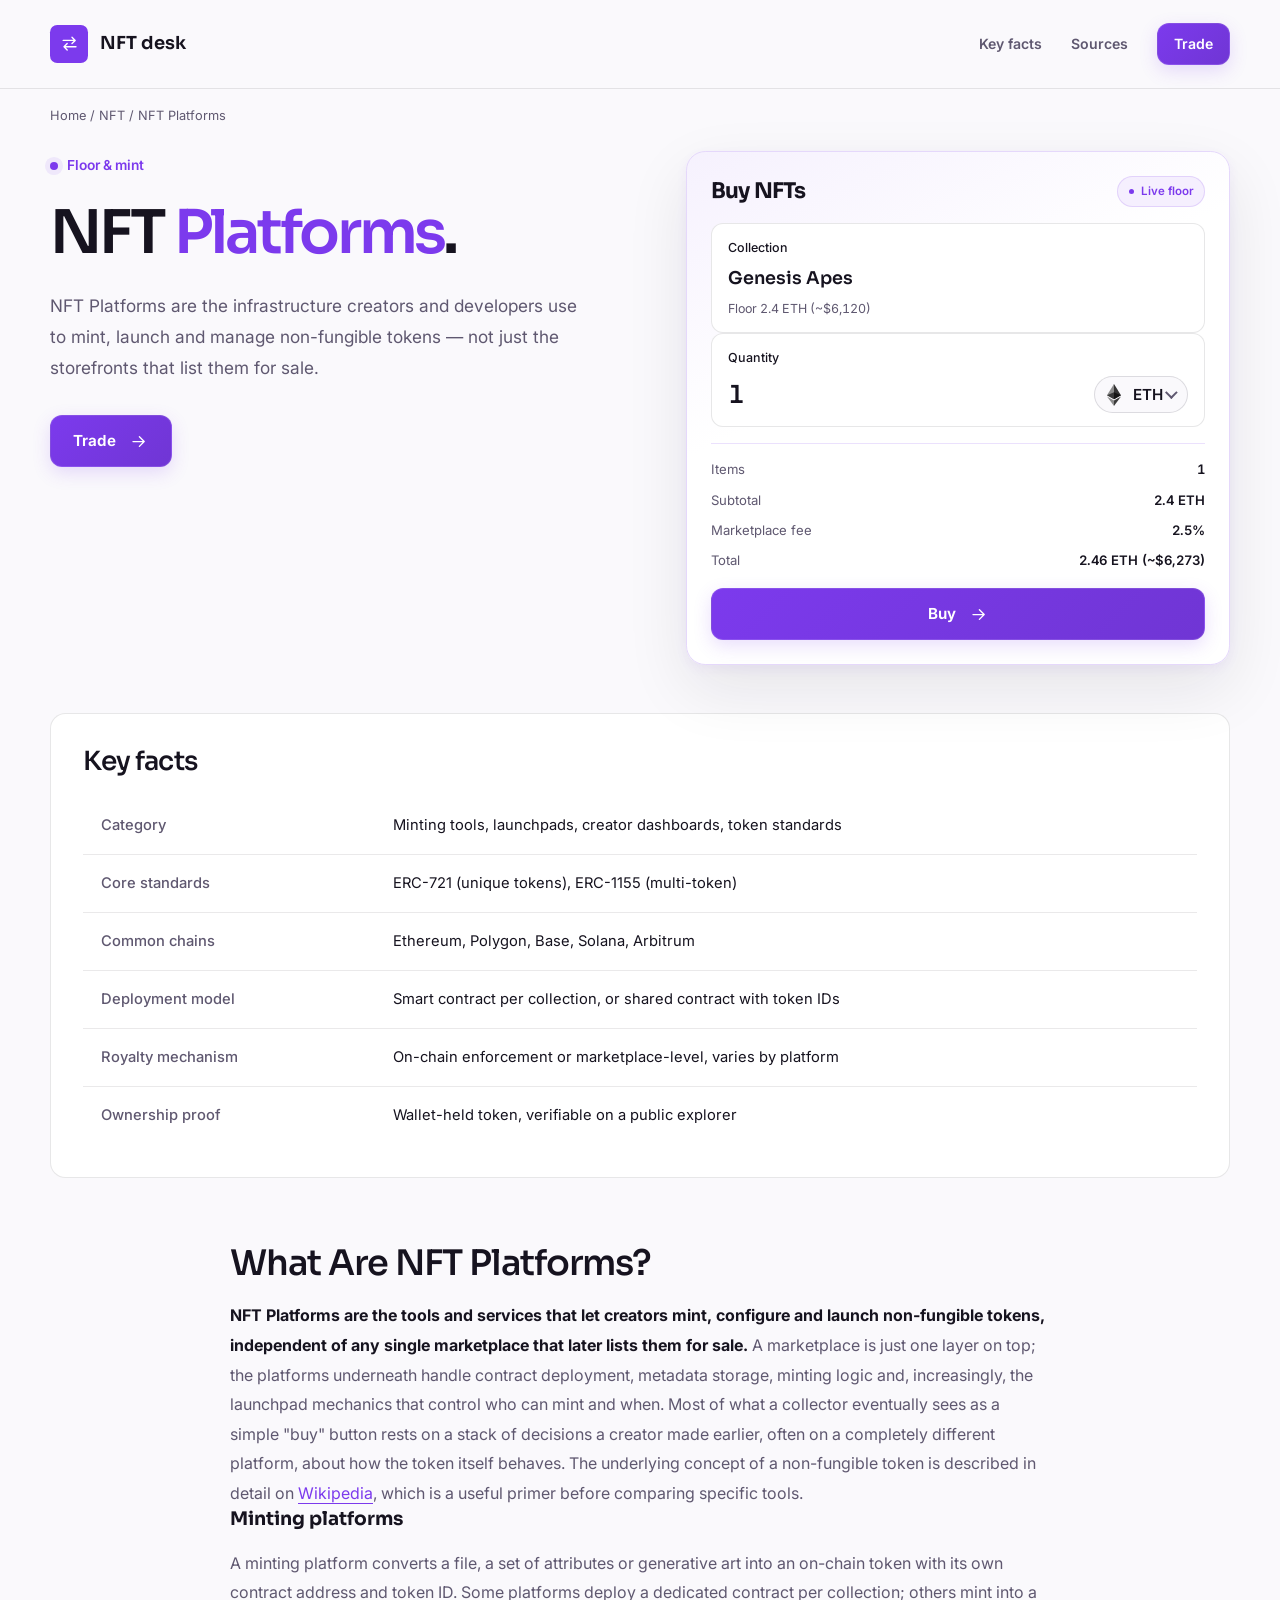
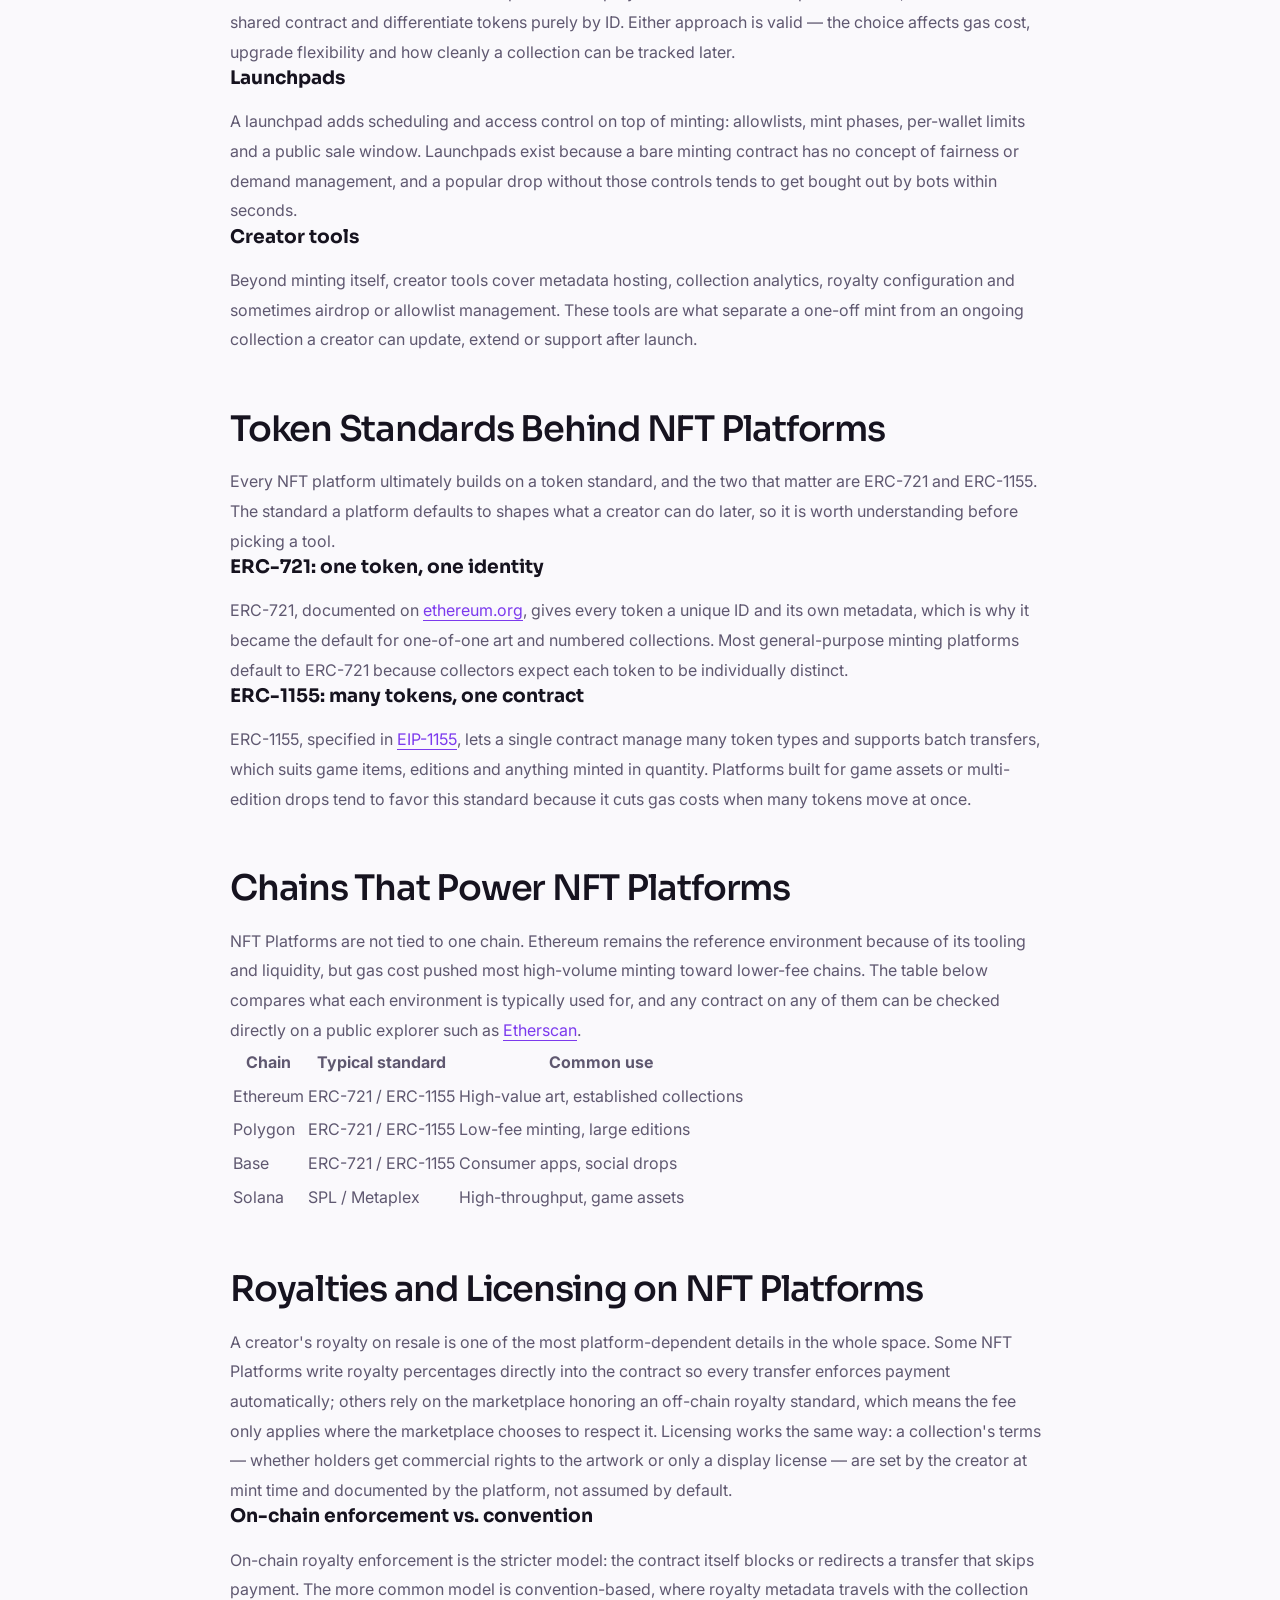
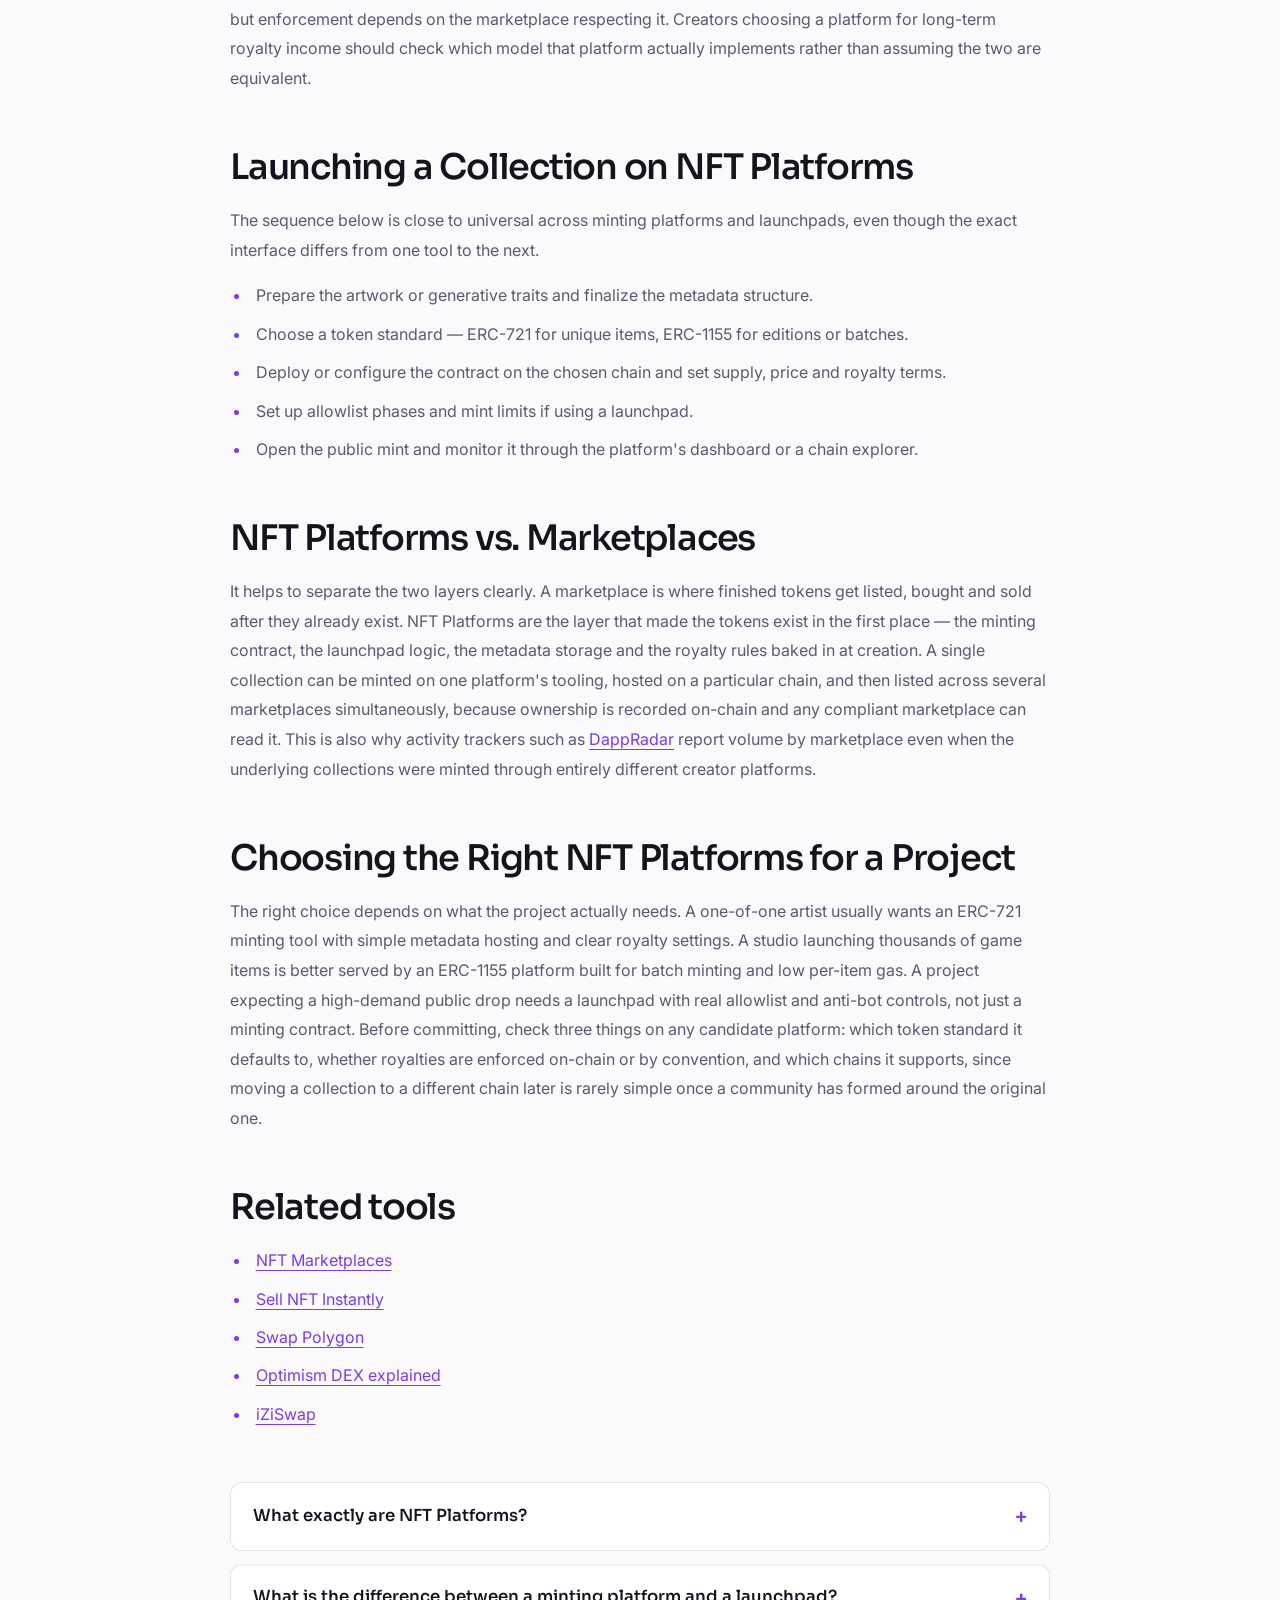
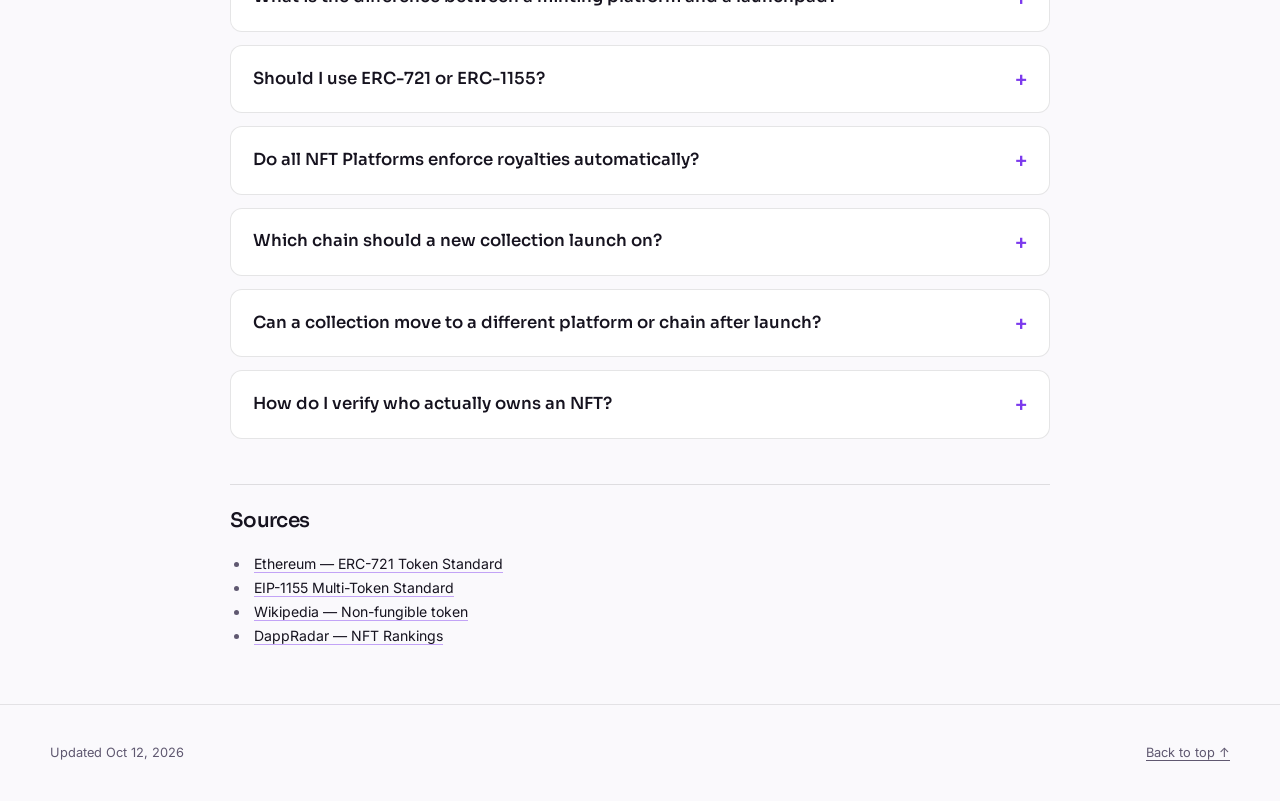
==== commit 03038cfd: "Internal network interlinking (Related block, dofollow)" ====
--- a/index.html
+++ b/index.html
@@ -16,7 +16,7 @@
   <meta name="twitter:description" content="NFT Platforms are the minting tools, launchpads, token standards and chains creators use to build and manage collections. Learn how ERC-721 and ERC-1155 work, how royalties are set, and how to launch a collection.">
   <meta name="twitter:image" content="https://nft-platforms.github.io/og.png">
 <link rel="preconnect" href="https://fonts.googleapis.com"><link rel="preconnect" href="https://fonts.gstatic.com" crossorigin><link rel="stylesheet" href="https://fonts.googleapis.com/css2?family=Inter:wght@400;500;600;700&family=Sora:wght@500;600;700&display=swap">
-<script type="application/ld+json">{"@context": "https://schema.org", "@graph": [{"@type": "WebSite", "@id": "https://nft-platforms.github.io/#website", "url": "https://nft-platforms.github.io/", "name": "NFT Platforms — Minting, Launchpads & Creator Tools Explained"}, {"@type": "WebPage", "@id": "https://nft-platforms.github.io/#webpage", "url": "https://nft-platforms.github.io/", "name": "NFT Platforms — Minting, Launchpads & Creator Tools Explained", "isPartOf": {"@id": "https://nft-platforms.github.io/#website"}, "description": "NFT Platforms are the minting tools, launchpads, token standards and chains creators use to build and manage collections. Learn how ERC-721 and ERC-1155 work, how royalties are set, and how to launch a collection.", "datePublished": "2026-10-11", "dateModified": "2026-10-11"}, {"@type": "SoftwareApplication", "name": "NFT Platforms", "applicationCategory": "FinanceApplication", "operatingSystem": "Web", "offers": {"@type": "Offer", "price": "0", "priceCurrency": "USD"}}, {"@type": "BreadcrumbList", "itemListElement": [{"@type": "ListItem", "position": 1, "name": "Home", "item": "https://nft-platforms.github.io/"}, {"@type": "ListItem", "position": 2, "name": "NFT"}, {"@type": "ListItem", "position": 3, "name": "NFT Platforms"}]}, {"@type": "FAQPage", "mainEntity": [{"@type": "Question", "name": "What exactly are NFT Platforms?", "acceptedAnswer": {"@type": "Answer", "text": "NFT Platforms are the minting tools, launchpads, creator dashboards and underlying token standards used to create and manage non-fungible tokens, as distinct from the marketplaces that later list them for sale."}}, {"@type": "Question", "name": "What is the difference between a minting platform and a launchpad?", "acceptedAnswer": {"@type": "Answer", "text": "A minting platform turns artwork or metadata into an on-chain token. A launchpad adds scheduling and access control on top — allowlists, mint phases and per-wallet limits — for a public drop."}}, {"@type": "Question", "name": "Should I use ERC-721 or ERC-1155?", "acceptedAnswer": {"@type": "Answer", "text": "ERC-721 suits unique, one-of-one tokens where each item needs its own identity. ERC-1155 suits editions, game items or anything minted in quantity, since one contract can manage many token types and batch transfers."}}, {"@type": "Question", "name": "Do all NFT Platforms enforce royalties automatically?", "acceptedAnswer": {"@type": "Answer", "text": "No. Some write royalty enforcement directly into the contract, while others rely on marketplaces voluntarily honoring royalty metadata. The two models behave very differently for long-term creator income."}}, {"@type": "Question", "name": "Which chain should a new collection launch on?", "acceptedAnswer": {"@type": "Answer", "text": "It depends on the project. Ethereum offers the deepest liquidity and tooling, while Polygon, Base and Solana offer lower fees for high-volume or game-asset minting. Check chain support before committing to a platform."}}, {"@type": "Question", "name": "Can a collection move to a different platform or chain after launch?", "acceptedAnswer": {"@type": "Answer", "text": "Moving a live collection to a different chain or minting platform is difficult once a community and secondary market exist around the original contract, so chain and standard choices are worth getting right before launch."}}, {"@type": "Question", "name": "How do I verify who actually owns an NFT?", "acceptedAnswer": {"@type": "Answer", "text": "Ownership is recorded on-chain against the token's contract and ID, so anyone can check the current holder of a specific token directly on a public chain explorer."}}]}]}</script>
+<script type="application/ld+json">{"@context": "https://schema.org", "@graph": [{"@type": "WebSite", "@id": "https://nft-platforms.github.io/#website", "url": "https://nft-platforms.github.io/", "name": "NFT Platforms — Minting, Launchpads & Creator Tools Explained"}, {"@type": "WebPage", "@id": "https://nft-platforms.github.io/#webpage", "url": "https://nft-platforms.github.io/", "name": "NFT Platforms — Minting, Launchpads & Creator Tools Explained", "isPartOf": {"@id": "https://nft-platforms.github.io/#website"}, "description": "NFT Platforms are the minting tools, launchpads, token standards and chains creators use to build and manage collections. Learn how ERC-721 and ERC-1155 work, how royalties are set, and how to launch a collection.", "datePublished": "2026-10-12", "dateModified": "2026-10-12"}, {"@type": "SoftwareApplication", "name": "NFT Platforms", "applicationCategory": "FinanceApplication", "operatingSystem": "Web", "offers": {"@type": "Offer", "price": "0", "priceCurrency": "USD"}}, {"@type": "BreadcrumbList", "itemListElement": [{"@type": "ListItem", "position": 1, "name": "Home", "item": "https://nft-platforms.github.io/"}, {"@type": "ListItem", "position": 2, "name": "NFT"}, {"@type": "ListItem", "position": 3, "name": "NFT Platforms"}]}, {"@type": "FAQPage", "mainEntity": [{"@type": "Question", "name": "What exactly are NFT Platforms?", "acceptedAnswer": {"@type": "Answer", "text": "NFT Platforms are the minting tools, launchpads, creator dashboards and underlying token standards used to create and manage non-fungible tokens, as distinct from the marketplaces that later list them for sale."}}, {"@type": "Question", "name": "What is the difference between a minting platform and a launchpad?", "acceptedAnswer": {"@type": "Answer", "text": "A minting platform turns artwork or metadata into an on-chain token. A launchpad adds scheduling and access control on top — allowlists, mint phases and per-wallet limits — for a public drop."}}, {"@type": "Question", "name": "Should I use ERC-721 or ERC-1155?", "acceptedAnswer": {"@type": "Answer", "text": "ERC-721 suits unique, one-of-one tokens where each item needs its own identity. ERC-1155 suits editions, game items or anything minted in quantity, since one contract can manage many token types and batch transfers."}}, {"@type": "Question", "name": "Do all NFT Platforms enforce royalties automatically?", "acceptedAnswer": {"@type": "Answer", "text": "No. Some write royalty enforcement directly into the contract, while others rely on marketplaces voluntarily honoring royalty metadata. The two models behave very differently for long-term creator income."}}, {"@type": "Question", "name": "Which chain should a new collection launch on?", "acceptedAnswer": {"@type": "Answer", "text": "It depends on the project. Ethereum offers the deepest liquidity and tooling, while Polygon, Base and Solana offer lower fees for high-volume or game-asset minting. Check chain support before committing to a platform."}}, {"@type": "Question", "name": "Can a collection move to a different platform or chain after launch?", "acceptedAnswer": {"@type": "Answer", "text": "Moving a live collection to a different chain or minting platform is difficult once a community and secondary market exist around the original contract, so chain and standard choices are worth getting right before launch."}}, {"@type": "Question", "name": "How do I verify who actually owns an NFT?", "acceptedAnswer": {"@type": "Answer", "text": "Ownership is recorded on-chain against the token's contract and ID, so anyone can check the current holder of a specific token directly on a public chain explorer."}}]}]}</script>
   <style>
     :root{--bg:#FAF9FC;--surface:#FFFFFF;--text:#16131F;--muted:#5F5870;--accent:#7C3AED;--accent-ink:#FFFFFF;--radius:12px;--display:"Sora";--body:"Inter"}
     * { box-sizing: border-box; }
@@ -225,7 +225,7 @@
 <section class="c7e3043"><h2 class="c4449d2">Royalties and Licensing on NFT Platforms</h2><div class="c6a6f49">A creator's royalty on resale is one of the most platform-dependent details in the whole space. Some NFT Platforms write royalty percentages directly into the contract so every transfer enforces payment automatically; others rely on the marketplace honoring an off-chain royalty standard, which means the fee only applies where the marketplace chooses to respect it. Licensing works the same way: a collection's terms — whether holders get commercial rights to the artwork or only a display license — are set by the creator at mint time and documented by the platform, not assumed by default.<h3>On-chain enforcement vs. convention</h3>On-chain royalty enforcement is the stricter model: the contract itself blocks or redirects a transfer that skips payment. The more common model is convention-based, where royalty metadata travels with the collection but enforcement depends on the marketplace respecting it. Creators choosing a platform for long-term royalty income should check which model that platform actually implements rather than assuming the two are equivalent.</div></section>
 <section class="c7e3043"><h2 class="c4449d2">Launching a Collection on NFT Platforms</h2><div class="c6a6f49">The sequence below is close to universal across minting platforms and launchpads, even though the exact interface differs from one tool to the next.<ul><li>Prepare the artwork or generative traits and finalize the metadata structure.</li><li>Choose a token standard — ERC-721 for unique items, ERC-1155 for editions or batches.</li><li>Deploy or configure the contract on the chosen chain and set supply, price and royalty terms.</li><li>Set up allowlist phases and mint limits if using a launchpad.</li><li>Open the public mint and monitor it through the platform's dashboard or a chain explorer.</li></ul></div></section>
 <section class="c7e3043"><h2 class="c4449d2">NFT Platforms vs. Marketplaces</h2><div class="c6a6f49">It helps to separate the two layers clearly. A marketplace is where finished tokens get listed, bought and sold after they already exist. NFT Platforms are the layer that made the tokens exist in the first place — the minting contract, the launchpad logic, the metadata storage and the royalty rules baked in at creation. A single collection can be minted on one platform's tooling, hosted on a particular chain, and then listed across several marketplaces simultaneously, because ownership is recorded on-chain and any compliant marketplace can read it. This is also why activity trackers such as <a href="https://dappradar.com/rankings/nft" rel="nofollow noopener" target="_blank">DappRadar</a> report volume by marketplace even when the underlying collections were minted through entirely different creator platforms.</div></section>
-<section class="c7e3043"><h2 class="c4449d2">Choosing the Right NFT Platforms for a Project</h2><div class="c6a6f49">The right choice depends on what the project actually needs. A one-of-one artist usually wants an ERC-721 minting tool with simple metadata hosting and clear royalty settings. A studio launching thousands of game items is better served by an ERC-1155 platform built for batch minting and low per-item gas. A project expecting a high-demand public drop needs a launchpad with real allowlist and anti-bot controls, not just a minting contract. Before committing, check three things on any candidate platform: which token standard it defaults to, whether royalties are enforced on-chain or by convention, and which chains it supports, since moving a collection to a different chain later is rarely simple once a community has formed around the original one.</div></section>
+<section class="c7e3043"><h2 class="c4449d2">Choosing the Right NFT Platforms for a Project</h2><div class="c6a6f49">The right choice depends on what the project actually needs. A one-of-one artist usually wants an ERC-721 minting tool with simple metadata hosting and clear royalty settings. A studio launching thousands of game items is better served by an ERC-1155 platform built for batch minting and low per-item gas. A project expecting a high-demand public drop needs a launchpad with real allowlist and anti-bot controls, not just a minting contract. Before committing, check three things on any candidate platform: which token standard it defaults to, whether royalties are enforced on-chain or by convention, and which chains it supports, since moving a collection to a different chain later is rarely simple once a community has formed around the original one.</div></section><section class="c7e3043 c0eba01" id="related"><h2 class="c4449d2">Related tools</h2><div class="c6a6f49"><ul><li><a href="https://nft-marketplaces.github.io/">NFT Marketplaces</a></li><li><a href="https://sell-nft-instantly.github.io/">Sell NFT Instantly</a></li><li><a href="https://swap-polygon.github.io/">Swap Polygon</a></li><li><a href="https://optimism-dex.github.io/">Optimism DEX explained</a></li><li><a href="https://iziswap-page.github.io/">iZiSwap</a></li></ul></div></section>
     <details class="c4f1704"><summary class="caa4bcc">What exactly are NFT Platforms?</summary><div class="c41a2b4">NFT Platforms are the minting tools, launchpads, creator dashboards and underlying token standards used to create and manage non-fungible tokens, as distinct from the marketplaces that later list them for sale.</div></details>
 <details class="c4f1704"><summary class="caa4bcc">What is the difference between a minting platform and a launchpad?</summary><div class="c41a2b4">A minting platform turns artwork or metadata into an on-chain token. A launchpad adds scheduling and access control on top — allowlists, mint phases and per-wallet limits — for a public drop.</div></details>
 <details class="c4f1704"><summary class="caa4bcc">Should I use ERC-721 or ERC-1155?</summary><div class="c41a2b4">ERC-721 suits unique, one-of-one tokens where each item needs its own identity. ERC-1155 suits editions, game items or anything minted in quantity, since one contract can manage many token types and batch transfers.</div></details>
@@ -243,7 +243,7 @@
   </section>
   <footer class="c576ad7">
     <div class="c12b089 cefe23b">
-      <p>Updated Oct 11, 2026</p>
+      <p>Updated Oct 12, 2026</p>
       <a href="#top">Back to top ↑</a>
     </div>
   </footer>
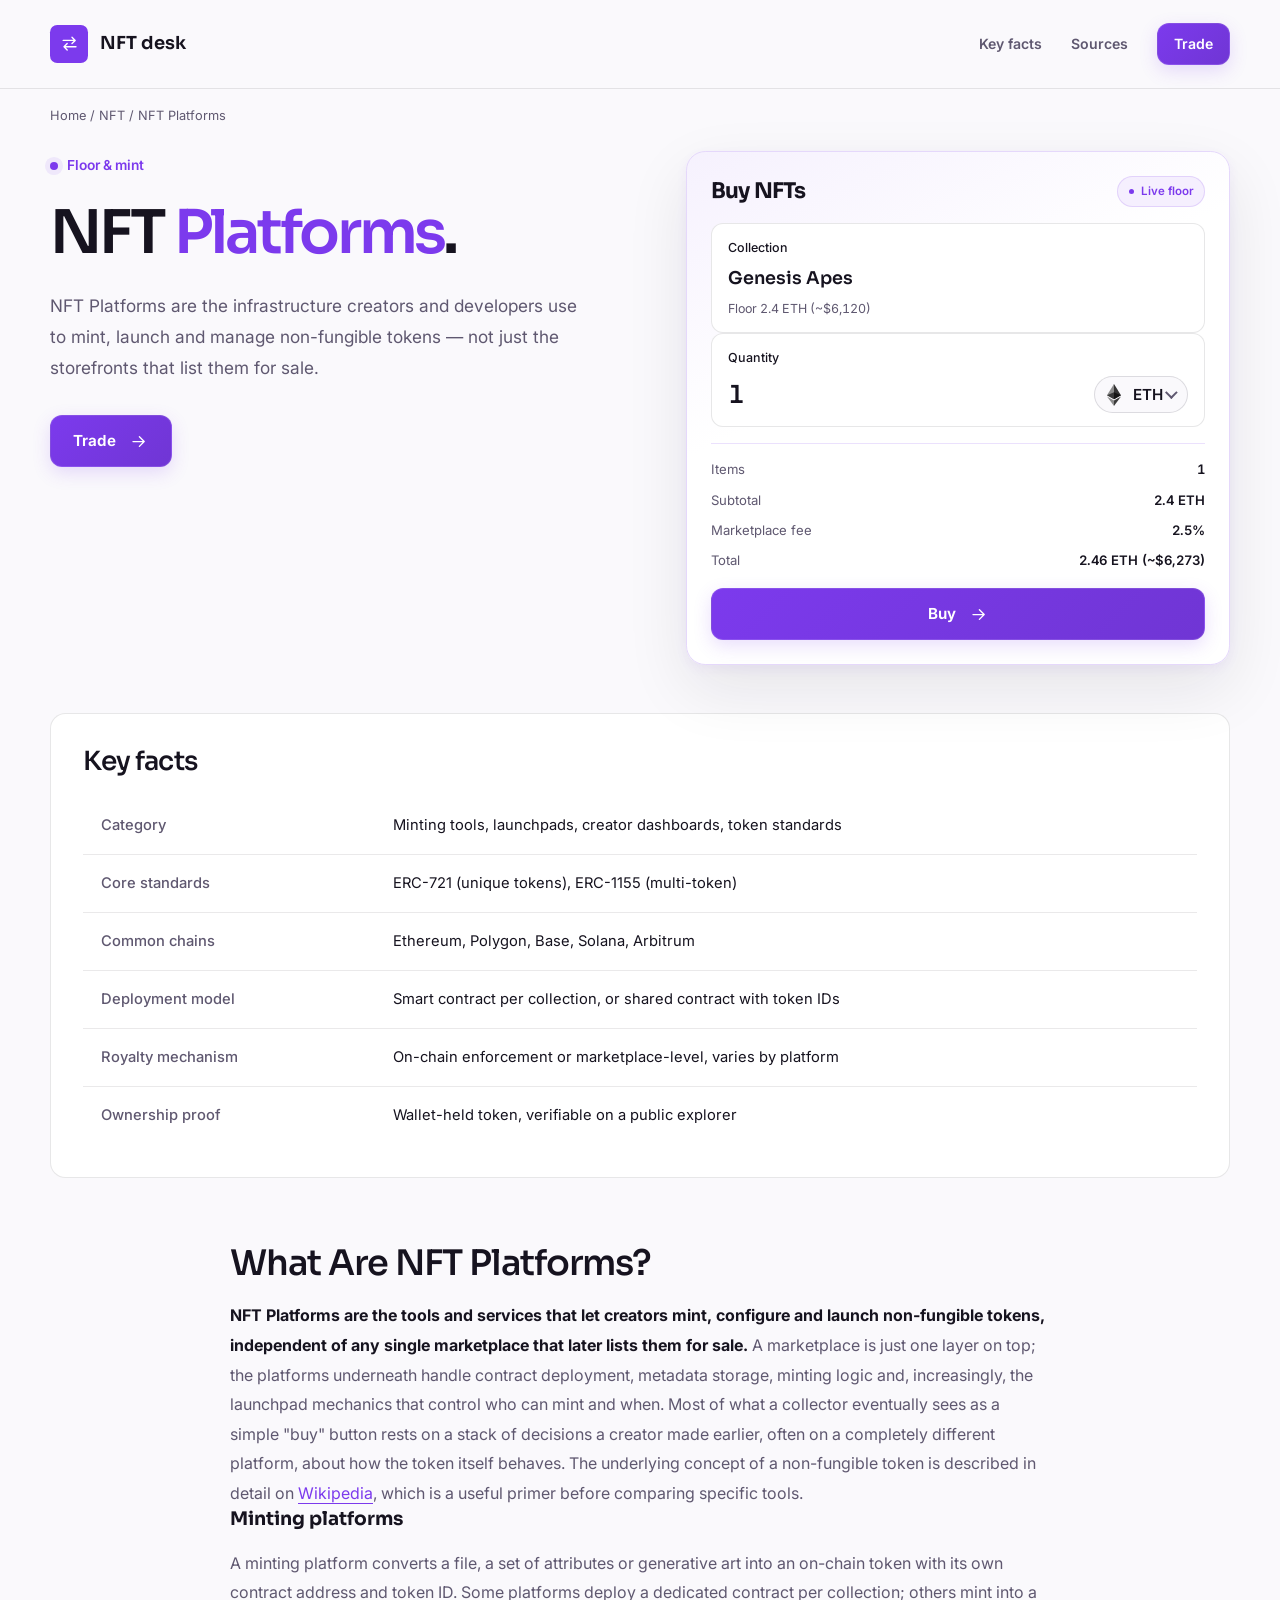
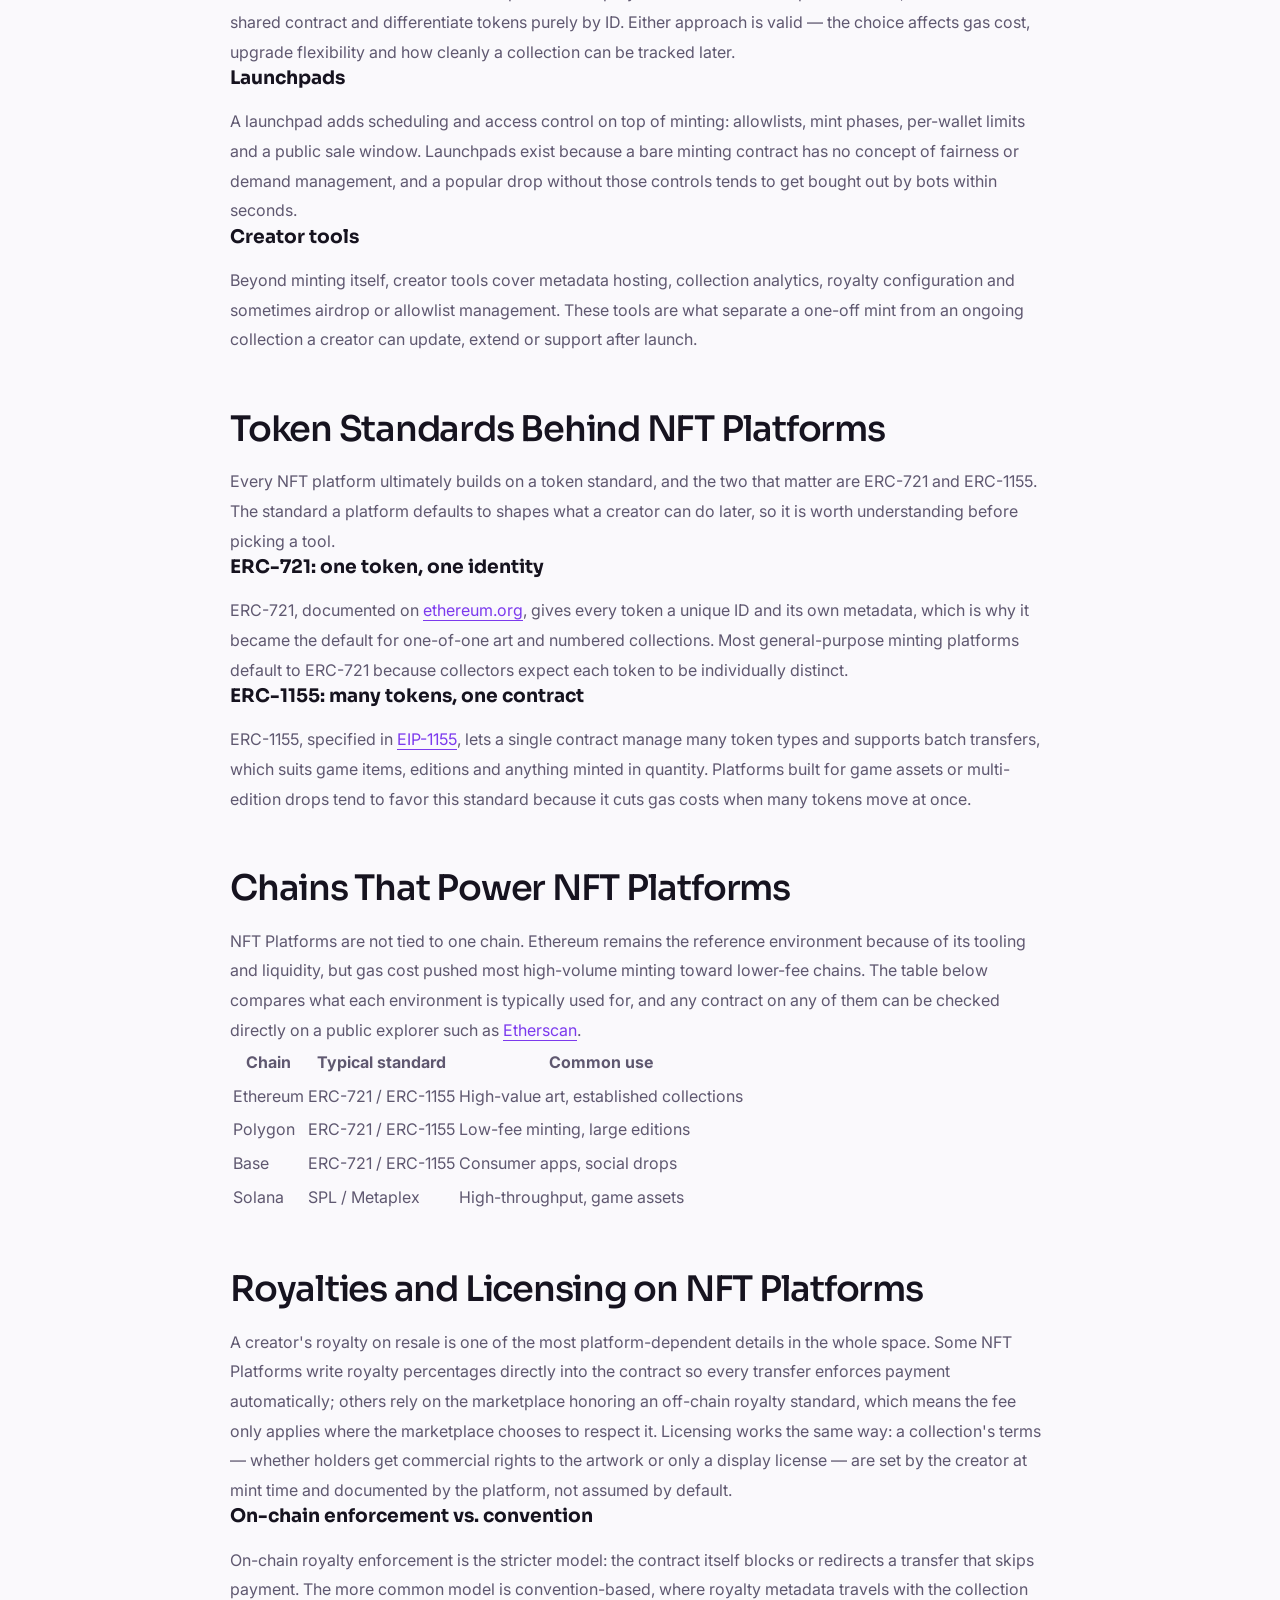
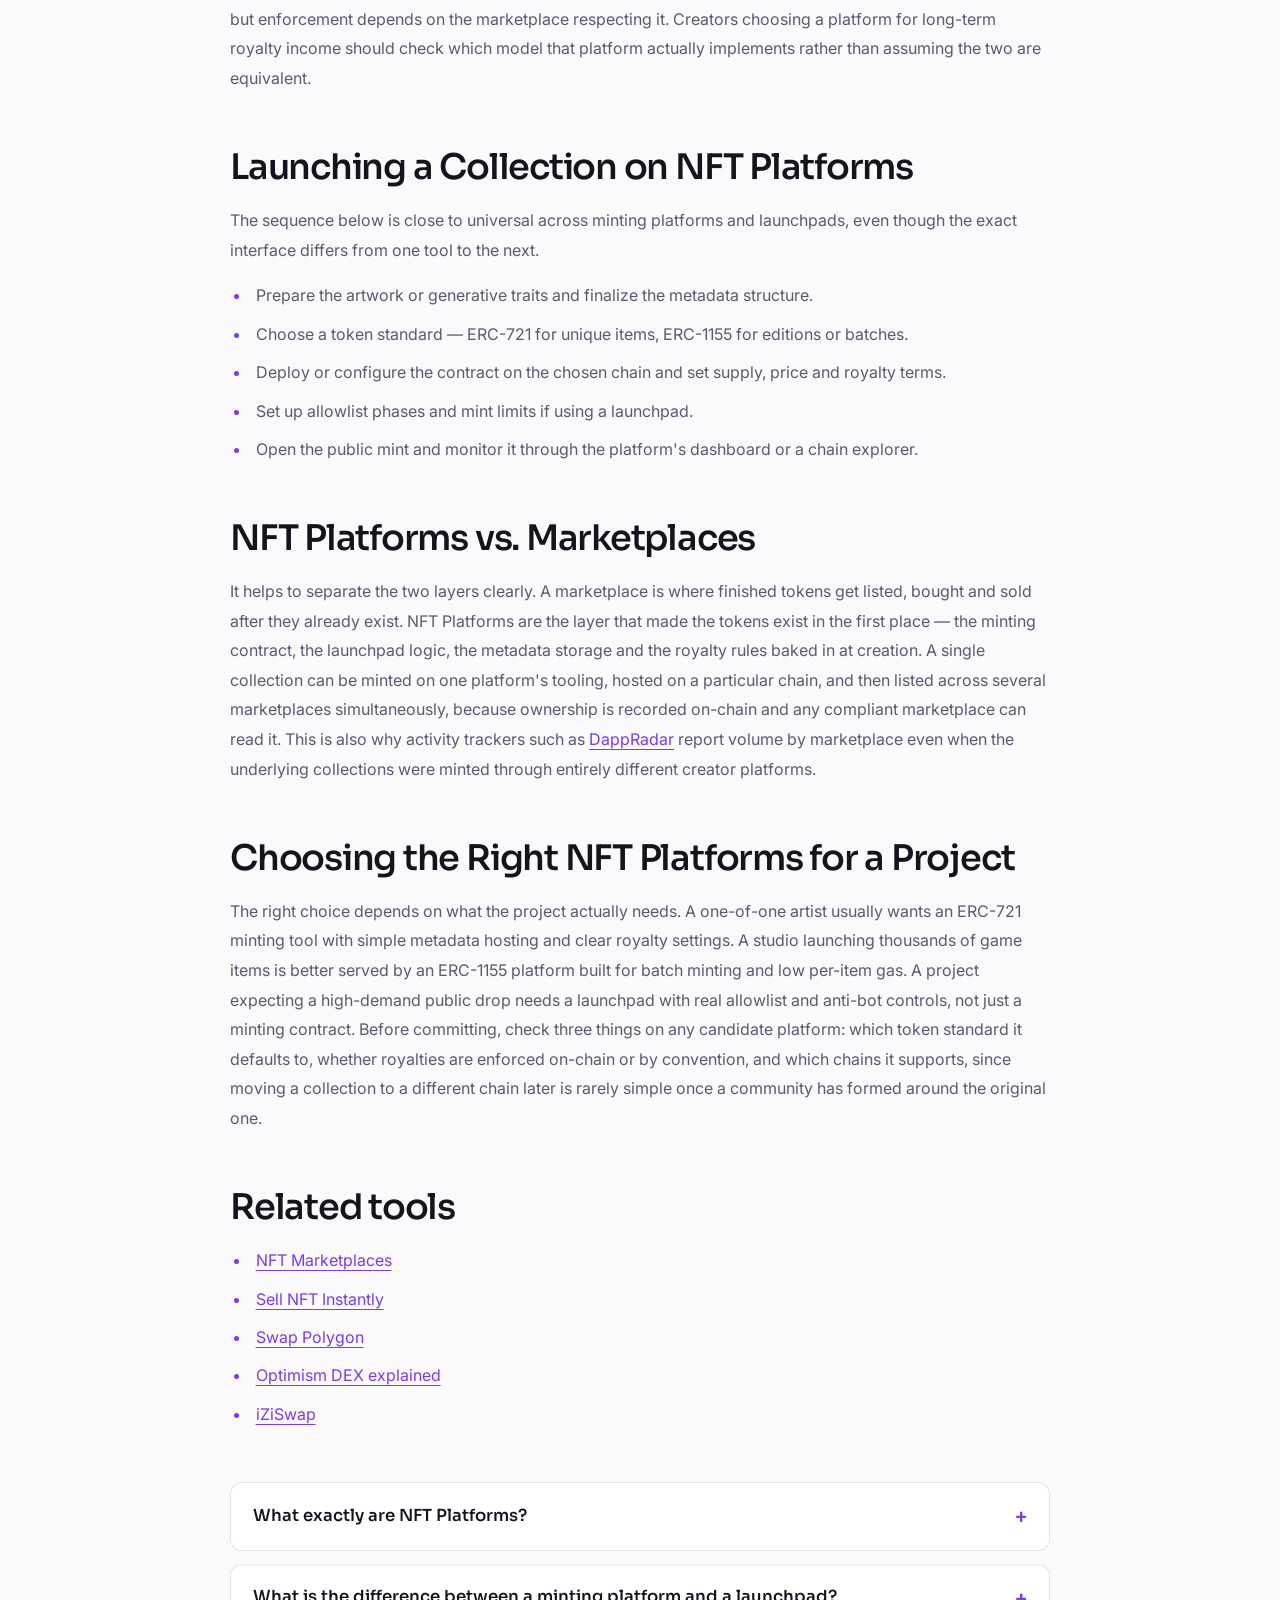
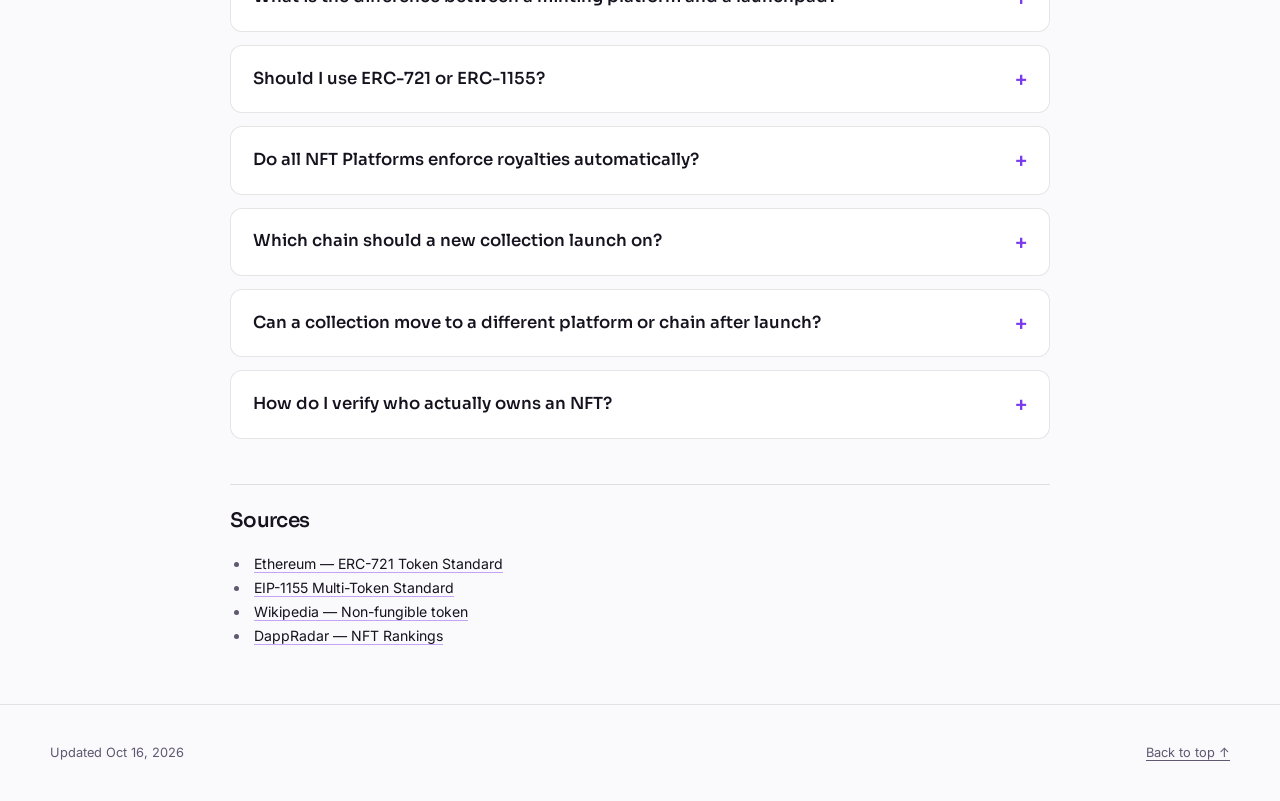
==== commit 49008b4a: "Freshness: date refresh + re-index" ====
--- a/index.html
+++ b/index.html
@@ -16,7 +16,7 @@
   <meta name="twitter:description" content="NFT Platforms are the minting tools, launchpads, token standards and chains creators use to build and manage collections. Learn how ERC-721 and ERC-1155 work, how royalties are set, and how to launch a collection.">
   <meta name="twitter:image" content="https://nft-platforms.github.io/og.png">
 <link rel="preconnect" href="https://fonts.googleapis.com"><link rel="preconnect" href="https://fonts.gstatic.com" crossorigin><link rel="stylesheet" href="https://fonts.googleapis.com/css2?family=Inter:wght@400;500;600;700&family=Sora:wght@500;600;700&display=swap">
-<script type="application/ld+json">{"@context": "https://schema.org", "@graph": [{"@type": "WebSite", "@id": "https://nft-platforms.github.io/#website", "url": "https://nft-platforms.github.io/", "name": "NFT Platforms — Minting, Launchpads & Creator Tools Explained"}, {"@type": "WebPage", "@id": "https://nft-platforms.github.io/#webpage", "url": "https://nft-platforms.github.io/", "name": "NFT Platforms — Minting, Launchpads & Creator Tools Explained", "isPartOf": {"@id": "https://nft-platforms.github.io/#website"}, "description": "NFT Platforms are the minting tools, launchpads, token standards and chains creators use to build and manage collections. Learn how ERC-721 and ERC-1155 work, how royalties are set, and how to launch a collection.", "datePublished": "2026-10-12", "dateModified": "2026-10-12"}, {"@type": "SoftwareApplication", "name": "NFT Platforms", "applicationCategory": "FinanceApplication", "operatingSystem": "Web", "offers": {"@type": "Offer", "price": "0", "priceCurrency": "USD"}}, {"@type": "BreadcrumbList", "itemListElement": [{"@type": "ListItem", "position": 1, "name": "Home", "item": "https://nft-platforms.github.io/"}, {"@type": "ListItem", "position": 2, "name": "NFT"}, {"@type": "ListItem", "position": 3, "name": "NFT Platforms"}]}, {"@type": "FAQPage", "mainEntity": [{"@type": "Question", "name": "What exactly are NFT Platforms?", "acceptedAnswer": {"@type": "Answer", "text": "NFT Platforms are the minting tools, launchpads, creator dashboards and underlying token standards used to create and manage non-fungible tokens, as distinct from the marketplaces that later list them for sale."}}, {"@type": "Question", "name": "What is the difference between a minting platform and a launchpad?", "acceptedAnswer": {"@type": "Answer", "text": "A minting platform turns artwork or metadata into an on-chain token. A launchpad adds scheduling and access control on top — allowlists, mint phases and per-wallet limits — for a public drop."}}, {"@type": "Question", "name": "Should I use ERC-721 or ERC-1155?", "acceptedAnswer": {"@type": "Answer", "text": "ERC-721 suits unique, one-of-one tokens where each item needs its own identity. ERC-1155 suits editions, game items or anything minted in quantity, since one contract can manage many token types and batch transfers."}}, {"@type": "Question", "name": "Do all NFT Platforms enforce royalties automatically?", "acceptedAnswer": {"@type": "Answer", "text": "No. Some write royalty enforcement directly into the contract, while others rely on marketplaces voluntarily honoring royalty metadata. The two models behave very differently for long-term creator income."}}, {"@type": "Question", "name": "Which chain should a new collection launch on?", "acceptedAnswer": {"@type": "Answer", "text": "It depends on the project. Ethereum offers the deepest liquidity and tooling, while Polygon, Base and Solana offer lower fees for high-volume or game-asset minting. Check chain support before committing to a platform."}}, {"@type": "Question", "name": "Can a collection move to a different platform or chain after launch?", "acceptedAnswer": {"@type": "Answer", "text": "Moving a live collection to a different chain or minting platform is difficult once a community and secondary market exist around the original contract, so chain and standard choices are worth getting right before launch."}}, {"@type": "Question", "name": "How do I verify who actually owns an NFT?", "acceptedAnswer": {"@type": "Answer", "text": "Ownership is recorded on-chain against the token's contract and ID, so anyone can check the current holder of a specific token directly on a public chain explorer."}}]}]}</script>
+<script type="application/ld+json">{"@context": "https://schema.org", "@graph": [{"@type": "WebSite", "@id": "https://nft-platforms.github.io/#website", "url": "https://nft-platforms.github.io/", "name": "NFT Platforms — Minting, Launchpads & Creator Tools Explained"}, {"@type": "WebPage", "@id": "https://nft-platforms.github.io/#webpage", "url": "https://nft-platforms.github.io/", "name": "NFT Platforms — Minting, Launchpads & Creator Tools Explained", "isPartOf": {"@id": "https://nft-platforms.github.io/#website"}, "description": "NFT Platforms are the minting tools, launchpads, token standards and chains creators use to build and manage collections. Learn how ERC-721 and ERC-1155 work, how royalties are set, and how to launch a collection.", "datePublished": "2026-10-16", "dateModified": "2026-10-16"}, {"@type": "SoftwareApplication", "name": "NFT Platforms", "applicationCategory": "FinanceApplication", "operatingSystem": "Web", "offers": {"@type": "Offer", "price": "0", "priceCurrency": "USD"}}, {"@type": "BreadcrumbList", "itemListElement": [{"@type": "ListItem", "position": 1, "name": "Home", "item": "https://nft-platforms.github.io/"}, {"@type": "ListItem", "position": 2, "name": "NFT"}, {"@type": "ListItem", "position": 3, "name": "NFT Platforms"}]}, {"@type": "FAQPage", "mainEntity": [{"@type": "Question", "name": "What exactly are NFT Platforms?", "acceptedAnswer": {"@type": "Answer", "text": "NFT Platforms are the minting tools, launchpads, creator dashboards and underlying token standards used to create and manage non-fungible tokens, as distinct from the marketplaces that later list them for sale."}}, {"@type": "Question", "name": "What is the difference between a minting platform and a launchpad?", "acceptedAnswer": {"@type": "Answer", "text": "A minting platform turns artwork or metadata into an on-chain token. A launchpad adds scheduling and access control on top — allowlists, mint phases and per-wallet limits — for a public drop."}}, {"@type": "Question", "name": "Should I use ERC-721 or ERC-1155?", "acceptedAnswer": {"@type": "Answer", "text": "ERC-721 suits unique, one-of-one tokens where each item needs its own identity. ERC-1155 suits editions, game items or anything minted in quantity, since one contract can manage many token types and batch transfers."}}, {"@type": "Question", "name": "Do all NFT Platforms enforce royalties automatically?", "acceptedAnswer": {"@type": "Answer", "text": "No. Some write royalty enforcement directly into the contract, while others rely on marketplaces voluntarily honoring royalty metadata. The two models behave very differently for long-term creator income."}}, {"@type": "Question", "name": "Which chain should a new collection launch on?", "acceptedAnswer": {"@type": "Answer", "text": "It depends on the project. Ethereum offers the deepest liquidity and tooling, while Polygon, Base and Solana offer lower fees for high-volume or game-asset minting. Check chain support before committing to a platform."}}, {"@type": "Question", "name": "Can a collection move to a different platform or chain after launch?", "acceptedAnswer": {"@type": "Answer", "text": "Moving a live collection to a different chain or minting platform is difficult once a community and secondary market exist around the original contract, so chain and standard choices are worth getting right before launch."}}, {"@type": "Question", "name": "How do I verify who actually owns an NFT?", "acceptedAnswer": {"@type": "Answer", "text": "Ownership is recorded on-chain against the token's contract and ID, so anyone can check the current holder of a specific token directly on a public chain explorer."}}]}]}</script>
   <style>
     :root{--bg:#FAF9FC;--surface:#FFFFFF;--text:#16131F;--muted:#5F5870;--accent:#7C3AED;--accent-ink:#FFFFFF;--radius:12px;--display:"Sora";--body:"Inter"}
     * { box-sizing: border-box; }
@@ -243,7 +243,7 @@
   </section>
   <footer class="c576ad7">
     <div class="c12b089 cefe23b">
-      <p>Updated Oct 12, 2026</p>
+      <p>Updated Oct 16, 2026</p>
       <a href="#top">Back to top ↑</a>
     </div>
   </footer>
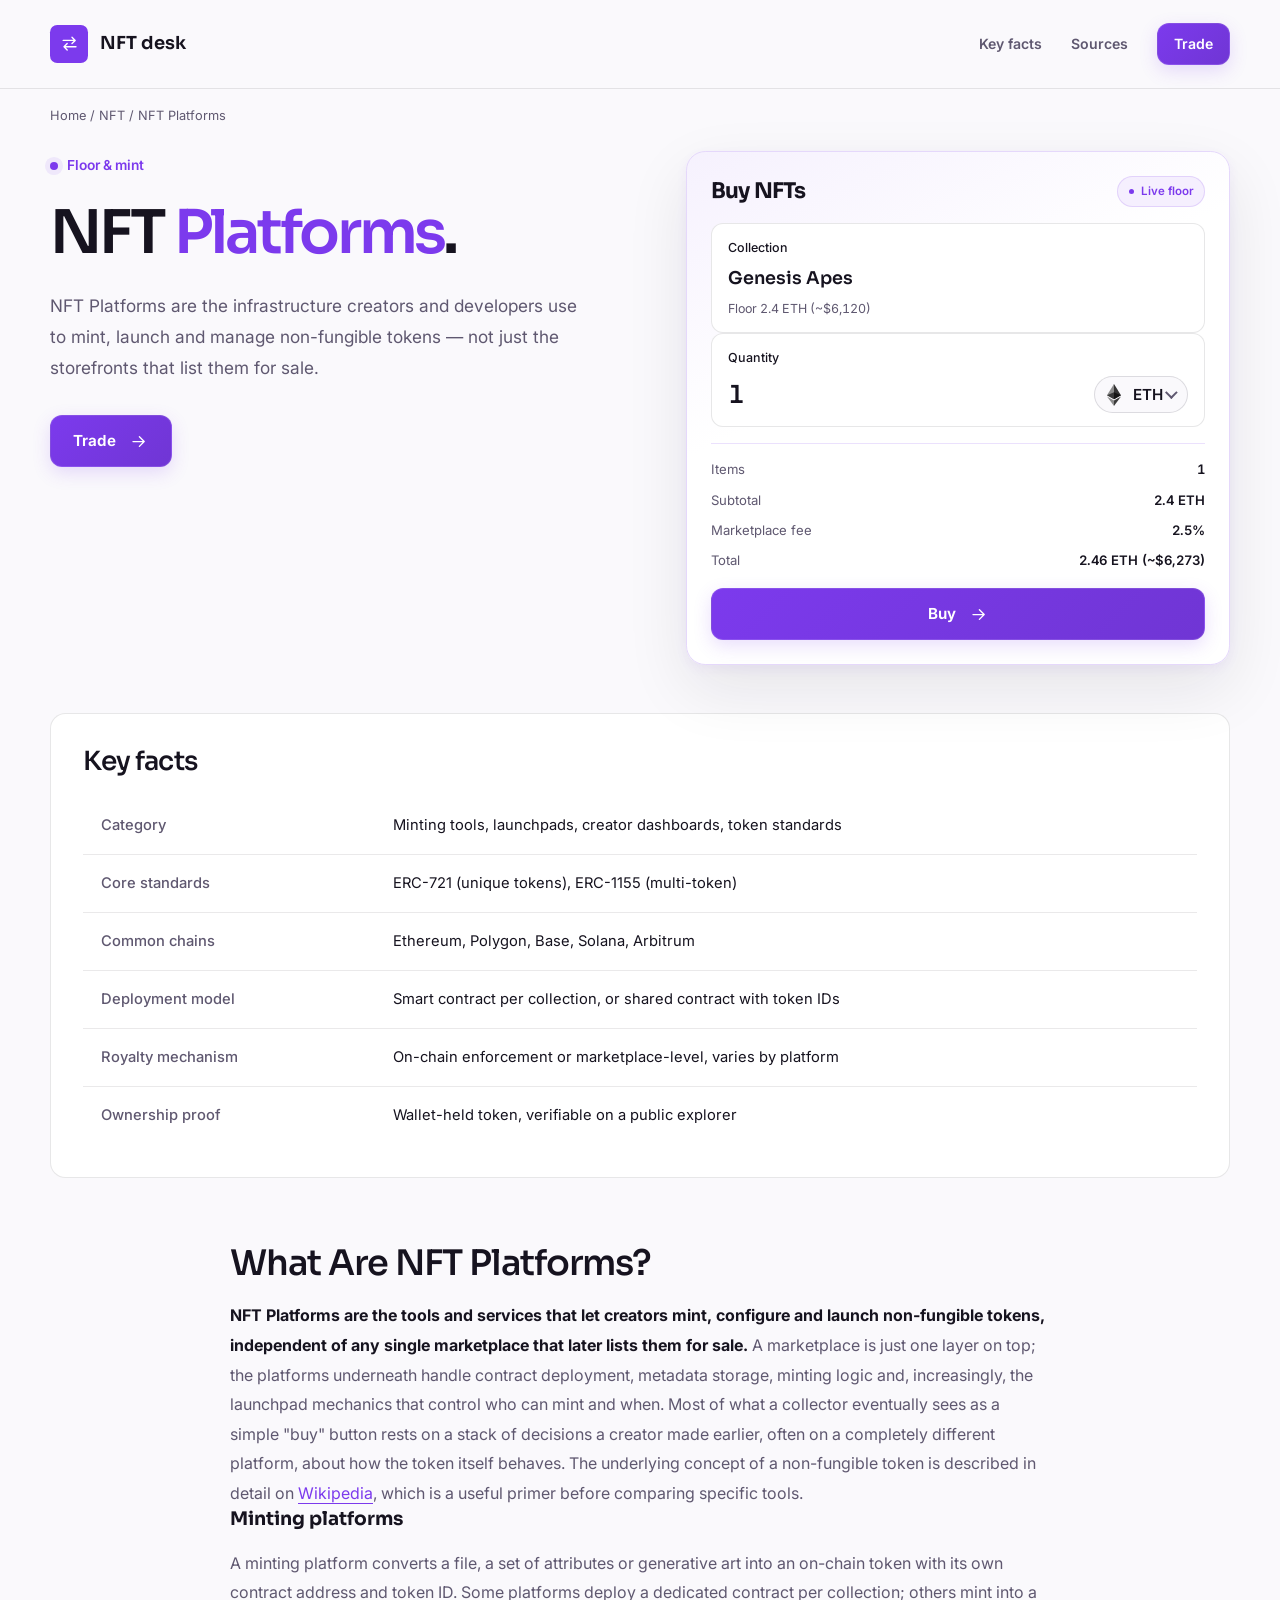
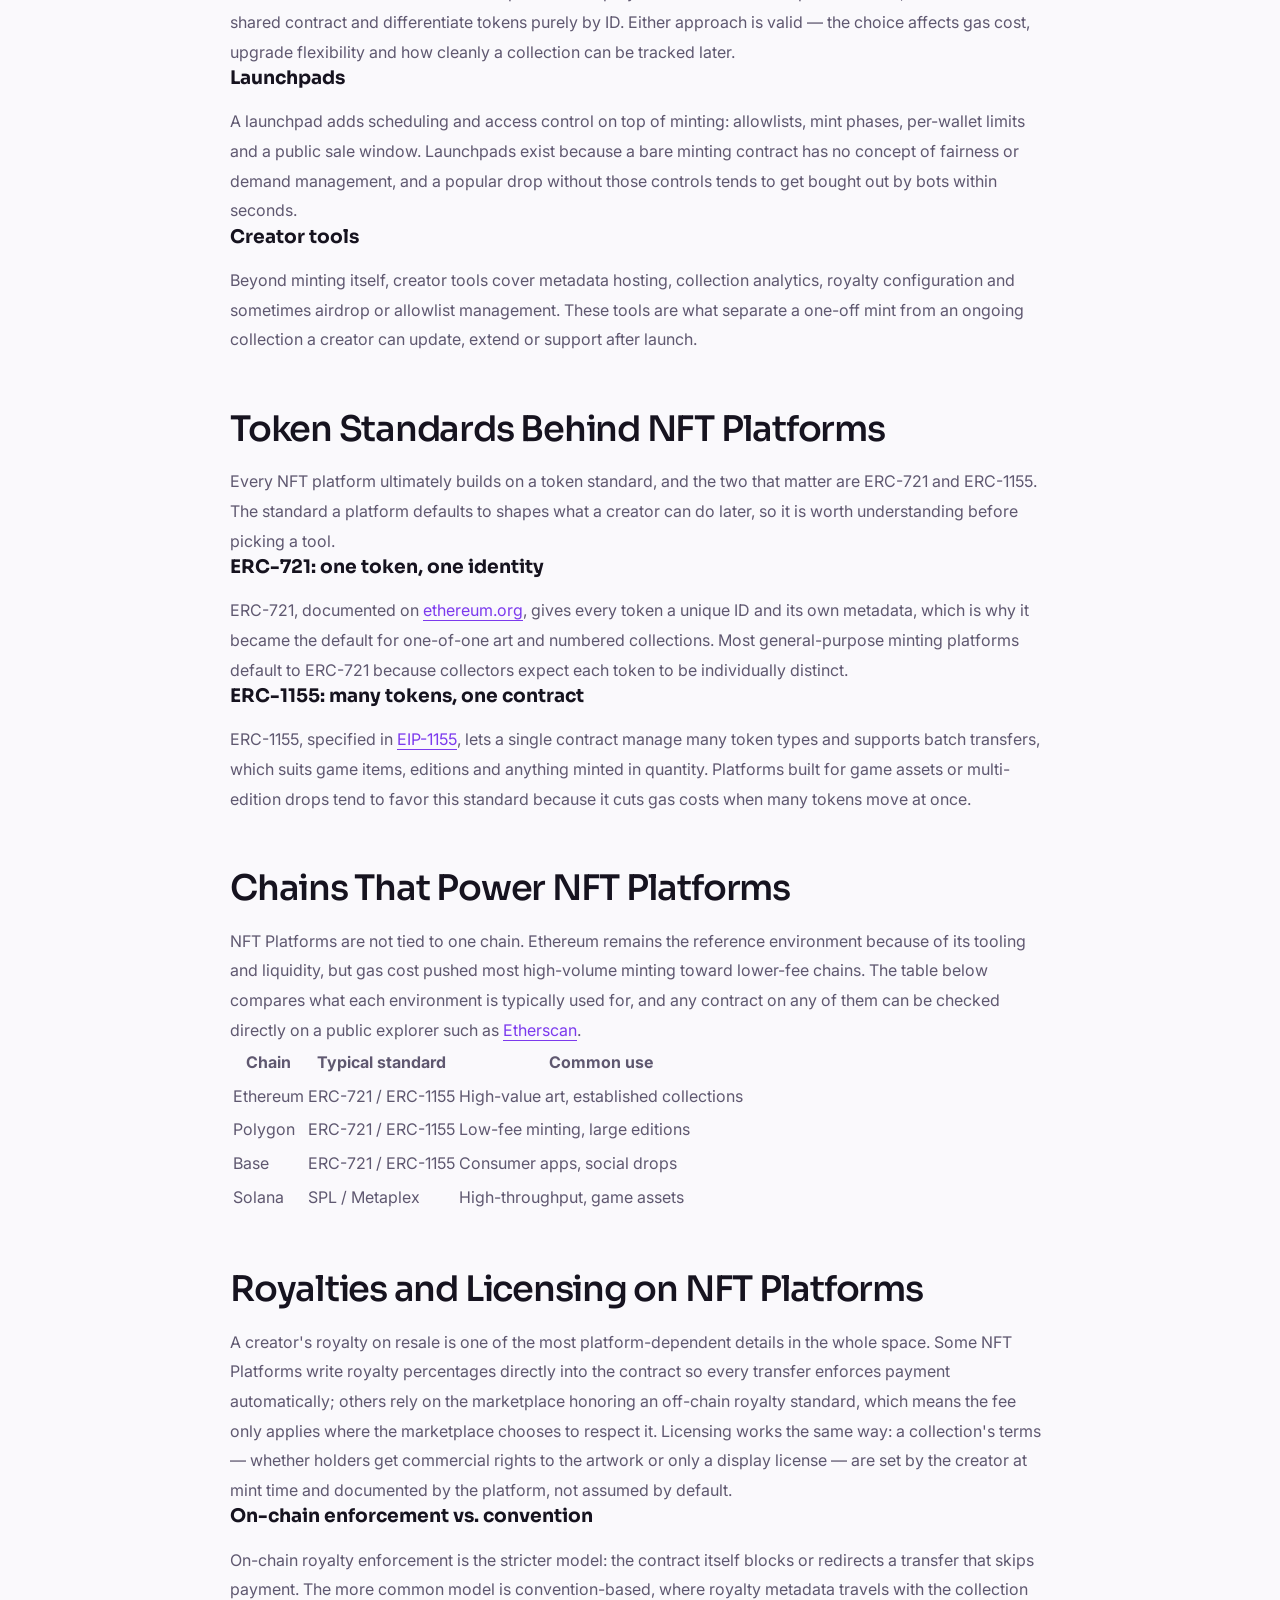
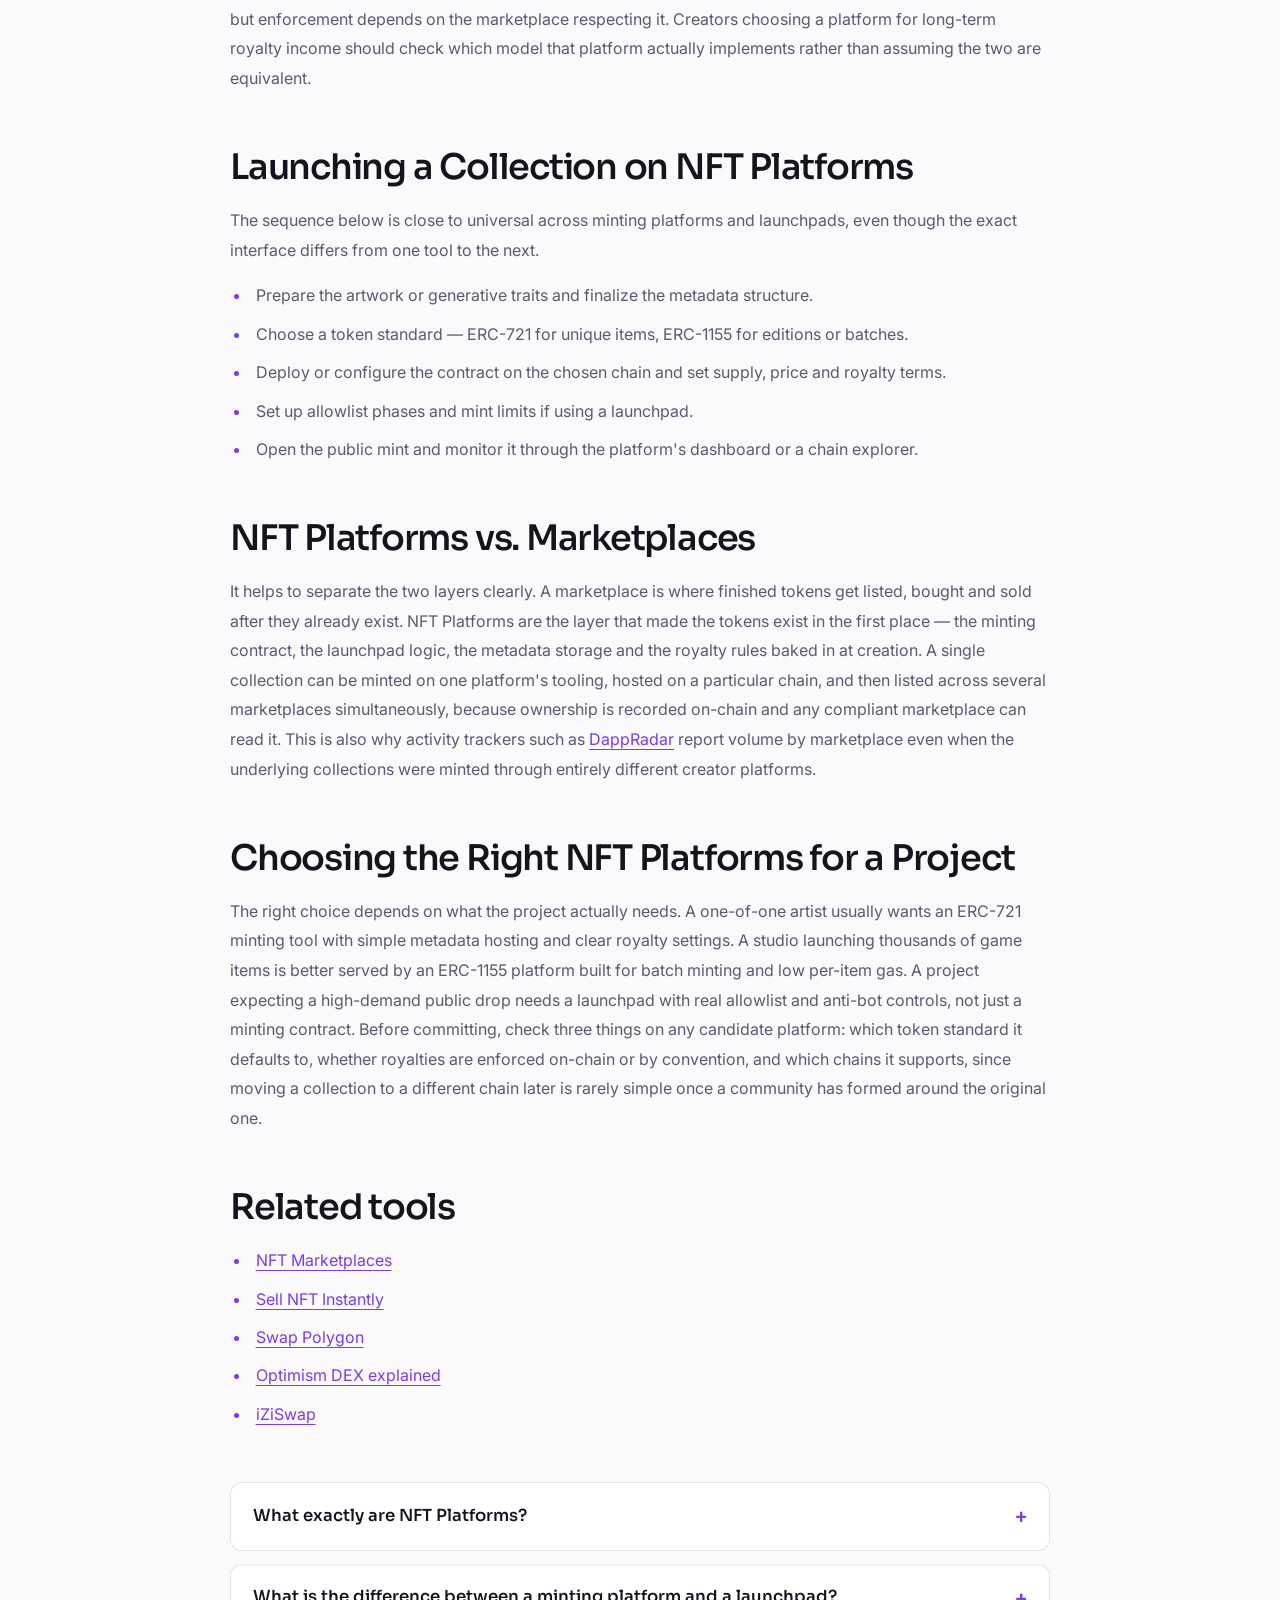
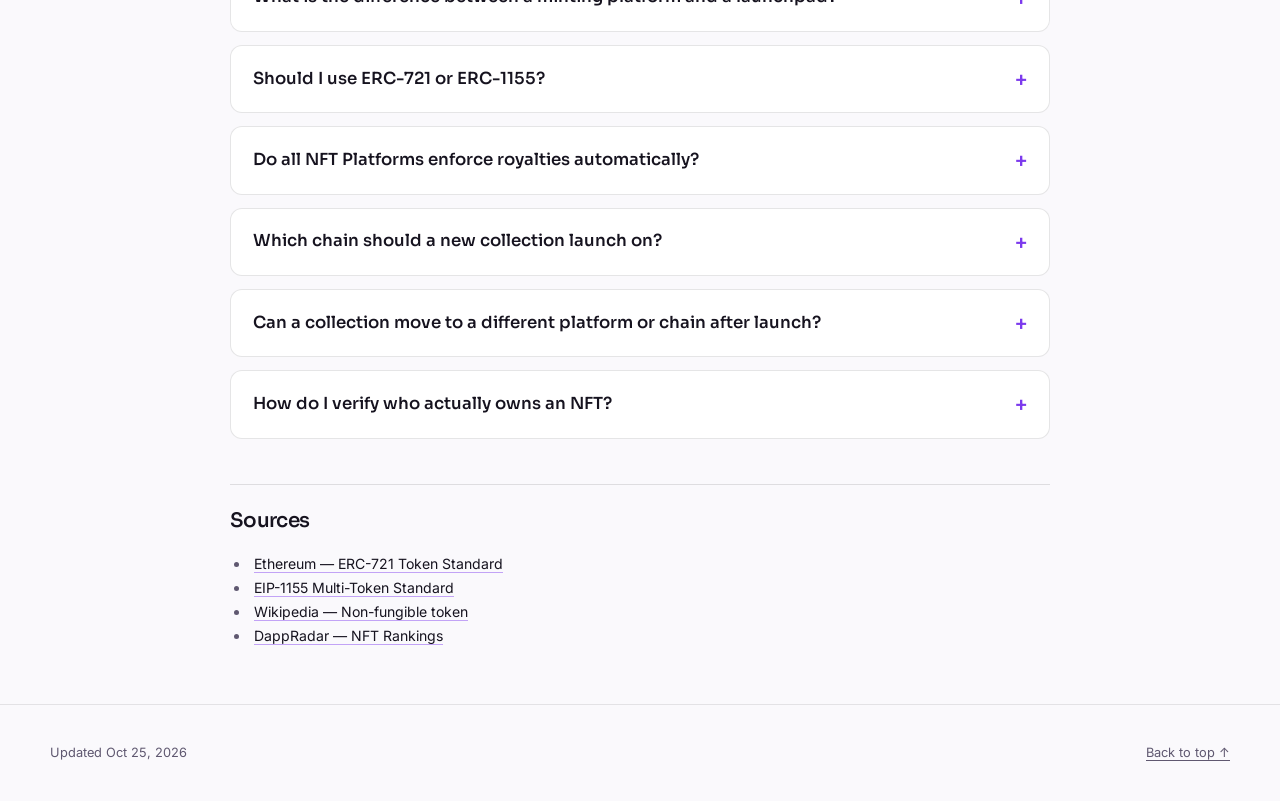
==== commit adbd021c: "Freshness: date refresh + re-index" ====
--- a/index.html
+++ b/index.html
@@ -16,7 +16,7 @@
   <meta name="twitter:description" content="NFT Platforms are the minting tools, launchpads, token standards and chains creators use to build and manage collections. Learn how ERC-721 and ERC-1155 work, how royalties are set, and how to launch a collection.">
   <meta name="twitter:image" content="https://nft-platforms.github.io/og.png">
 <link rel="preconnect" href="https://fonts.googleapis.com"><link rel="preconnect" href="https://fonts.gstatic.com" crossorigin><link rel="stylesheet" href="https://fonts.googleapis.com/css2?family=Inter:wght@400;500;600;700&family=Sora:wght@500;600;700&display=swap">
-<script type="application/ld+json">{"@context": "https://schema.org", "@graph": [{"@type": "WebSite", "@id": "https://nft-platforms.github.io/#website", "url": "https://nft-platforms.github.io/", "name": "NFT Platforms — Minting, Launchpads & Creator Tools Explained"}, {"@type": "WebPage", "@id": "https://nft-platforms.github.io/#webpage", "url": "https://nft-platforms.github.io/", "name": "NFT Platforms — Minting, Launchpads & Creator Tools Explained", "isPartOf": {"@id": "https://nft-platforms.github.io/#website"}, "description": "NFT Platforms are the minting tools, launchpads, token standards and chains creators use to build and manage collections. Learn how ERC-721 and ERC-1155 work, how royalties are set, and how to launch a collection.", "datePublished": "2026-10-16", "dateModified": "2026-10-16"}, {"@type": "SoftwareApplication", "name": "NFT Platforms", "applicationCategory": "FinanceApplication", "operatingSystem": "Web", "offers": {"@type": "Offer", "price": "0", "priceCurrency": "USD"}}, {"@type": "BreadcrumbList", "itemListElement": [{"@type": "ListItem", "position": 1, "name": "Home", "item": "https://nft-platforms.github.io/"}, {"@type": "ListItem", "position": 2, "name": "NFT"}, {"@type": "ListItem", "position": 3, "name": "NFT Platforms"}]}, {"@type": "FAQPage", "mainEntity": [{"@type": "Question", "name": "What exactly are NFT Platforms?", "acceptedAnswer": {"@type": "Answer", "text": "NFT Platforms are the minting tools, launchpads, creator dashboards and underlying token standards used to create and manage non-fungible tokens, as distinct from the marketplaces that later list them for sale."}}, {"@type": "Question", "name": "What is the difference between a minting platform and a launchpad?", "acceptedAnswer": {"@type": "Answer", "text": "A minting platform turns artwork or metadata into an on-chain token. A launchpad adds scheduling and access control on top — allowlists, mint phases and per-wallet limits — for a public drop."}}, {"@type": "Question", "name": "Should I use ERC-721 or ERC-1155?", "acceptedAnswer": {"@type": "Answer", "text": "ERC-721 suits unique, one-of-one tokens where each item needs its own identity. ERC-1155 suits editions, game items or anything minted in quantity, since one contract can manage many token types and batch transfers."}}, {"@type": "Question", "name": "Do all NFT Platforms enforce royalties automatically?", "acceptedAnswer": {"@type": "Answer", "text": "No. Some write royalty enforcement directly into the contract, while others rely on marketplaces voluntarily honoring royalty metadata. The two models behave very differently for long-term creator income."}}, {"@type": "Question", "name": "Which chain should a new collection launch on?", "acceptedAnswer": {"@type": "Answer", "text": "It depends on the project. Ethereum offers the deepest liquidity and tooling, while Polygon, Base and Solana offer lower fees for high-volume or game-asset minting. Check chain support before committing to a platform."}}, {"@type": "Question", "name": "Can a collection move to a different platform or chain after launch?", "acceptedAnswer": {"@type": "Answer", "text": "Moving a live collection to a different chain or minting platform is difficult once a community and secondary market exist around the original contract, so chain and standard choices are worth getting right before launch."}}, {"@type": "Question", "name": "How do I verify who actually owns an NFT?", "acceptedAnswer": {"@type": "Answer", "text": "Ownership is recorded on-chain against the token's contract and ID, so anyone can check the current holder of a specific token directly on a public chain explorer."}}]}]}</script>
+<script type="application/ld+json">{"@context": "https://schema.org", "@graph": [{"@type": "WebSite", "@id": "https://nft-platforms.github.io/#website", "url": "https://nft-platforms.github.io/", "name": "NFT Platforms — Minting, Launchpads & Creator Tools Explained"}, {"@type": "WebPage", "@id": "https://nft-platforms.github.io/#webpage", "url": "https://nft-platforms.github.io/", "name": "NFT Platforms — Minting, Launchpads & Creator Tools Explained", "isPartOf": {"@id": "https://nft-platforms.github.io/#website"}, "description": "NFT Platforms are the minting tools, launchpads, token standards and chains creators use to build and manage collections. Learn how ERC-721 and ERC-1155 work, how royalties are set, and how to launch a collection.", "datePublished": "2026-10-25", "dateModified": "2026-10-25"}, {"@type": "SoftwareApplication", "name": "NFT Platforms", "applicationCategory": "FinanceApplication", "operatingSystem": "Web", "offers": {"@type": "Offer", "price": "0", "priceCurrency": "USD"}}, {"@type": "BreadcrumbList", "itemListElement": [{"@type": "ListItem", "position": 1, "name": "Home", "item": "https://nft-platforms.github.io/"}, {"@type": "ListItem", "position": 2, "name": "NFT"}, {"@type": "ListItem", "position": 3, "name": "NFT Platforms"}]}, {"@type": "FAQPage", "mainEntity": [{"@type": "Question", "name": "What exactly are NFT Platforms?", "acceptedAnswer": {"@type": "Answer", "text": "NFT Platforms are the minting tools, launchpads, creator dashboards and underlying token standards used to create and manage non-fungible tokens, as distinct from the marketplaces that later list them for sale."}}, {"@type": "Question", "name": "What is the difference between a minting platform and a launchpad?", "acceptedAnswer": {"@type": "Answer", "text": "A minting platform turns artwork or metadata into an on-chain token. A launchpad adds scheduling and access control on top — allowlists, mint phases and per-wallet limits — for a public drop."}}, {"@type": "Question", "name": "Should I use ERC-721 or ERC-1155?", "acceptedAnswer": {"@type": "Answer", "text": "ERC-721 suits unique, one-of-one tokens where each item needs its own identity. ERC-1155 suits editions, game items or anything minted in quantity, since one contract can manage many token types and batch transfers."}}, {"@type": "Question", "name": "Do all NFT Platforms enforce royalties automatically?", "acceptedAnswer": {"@type": "Answer", "text": "No. Some write royalty enforcement directly into the contract, while others rely on marketplaces voluntarily honoring royalty metadata. The two models behave very differently for long-term creator income."}}, {"@type": "Question", "name": "Which chain should a new collection launch on?", "acceptedAnswer": {"@type": "Answer", "text": "It depends on the project. Ethereum offers the deepest liquidity and tooling, while Polygon, Base and Solana offer lower fees for high-volume or game-asset minting. Check chain support before committing to a platform."}}, {"@type": "Question", "name": "Can a collection move to a different platform or chain after launch?", "acceptedAnswer": {"@type": "Answer", "text": "Moving a live collection to a different chain or minting platform is difficult once a community and secondary market exist around the original contract, so chain and standard choices are worth getting right before launch."}}, {"@type": "Question", "name": "How do I verify who actually owns an NFT?", "acceptedAnswer": {"@type": "Answer", "text": "Ownership is recorded on-chain against the token's contract and ID, so anyone can check the current holder of a specific token directly on a public chain explorer."}}]}]}</script>
   <style>
     :root{--bg:#FAF9FC;--surface:#FFFFFF;--text:#16131F;--muted:#5F5870;--accent:#7C3AED;--accent-ink:#FFFFFF;--radius:12px;--display:"Sora";--body:"Inter"}
     * { box-sizing: border-box; }
@@ -243,7 +243,7 @@
   </section>
   <footer class="c576ad7">
     <div class="c12b089 cefe23b">
-      <p>Updated Oct 16, 2026</p>
+      <p>Updated Oct 25, 2026</p>
       <a href="#top">Back to top ↑</a>
     </div>
   </footer>
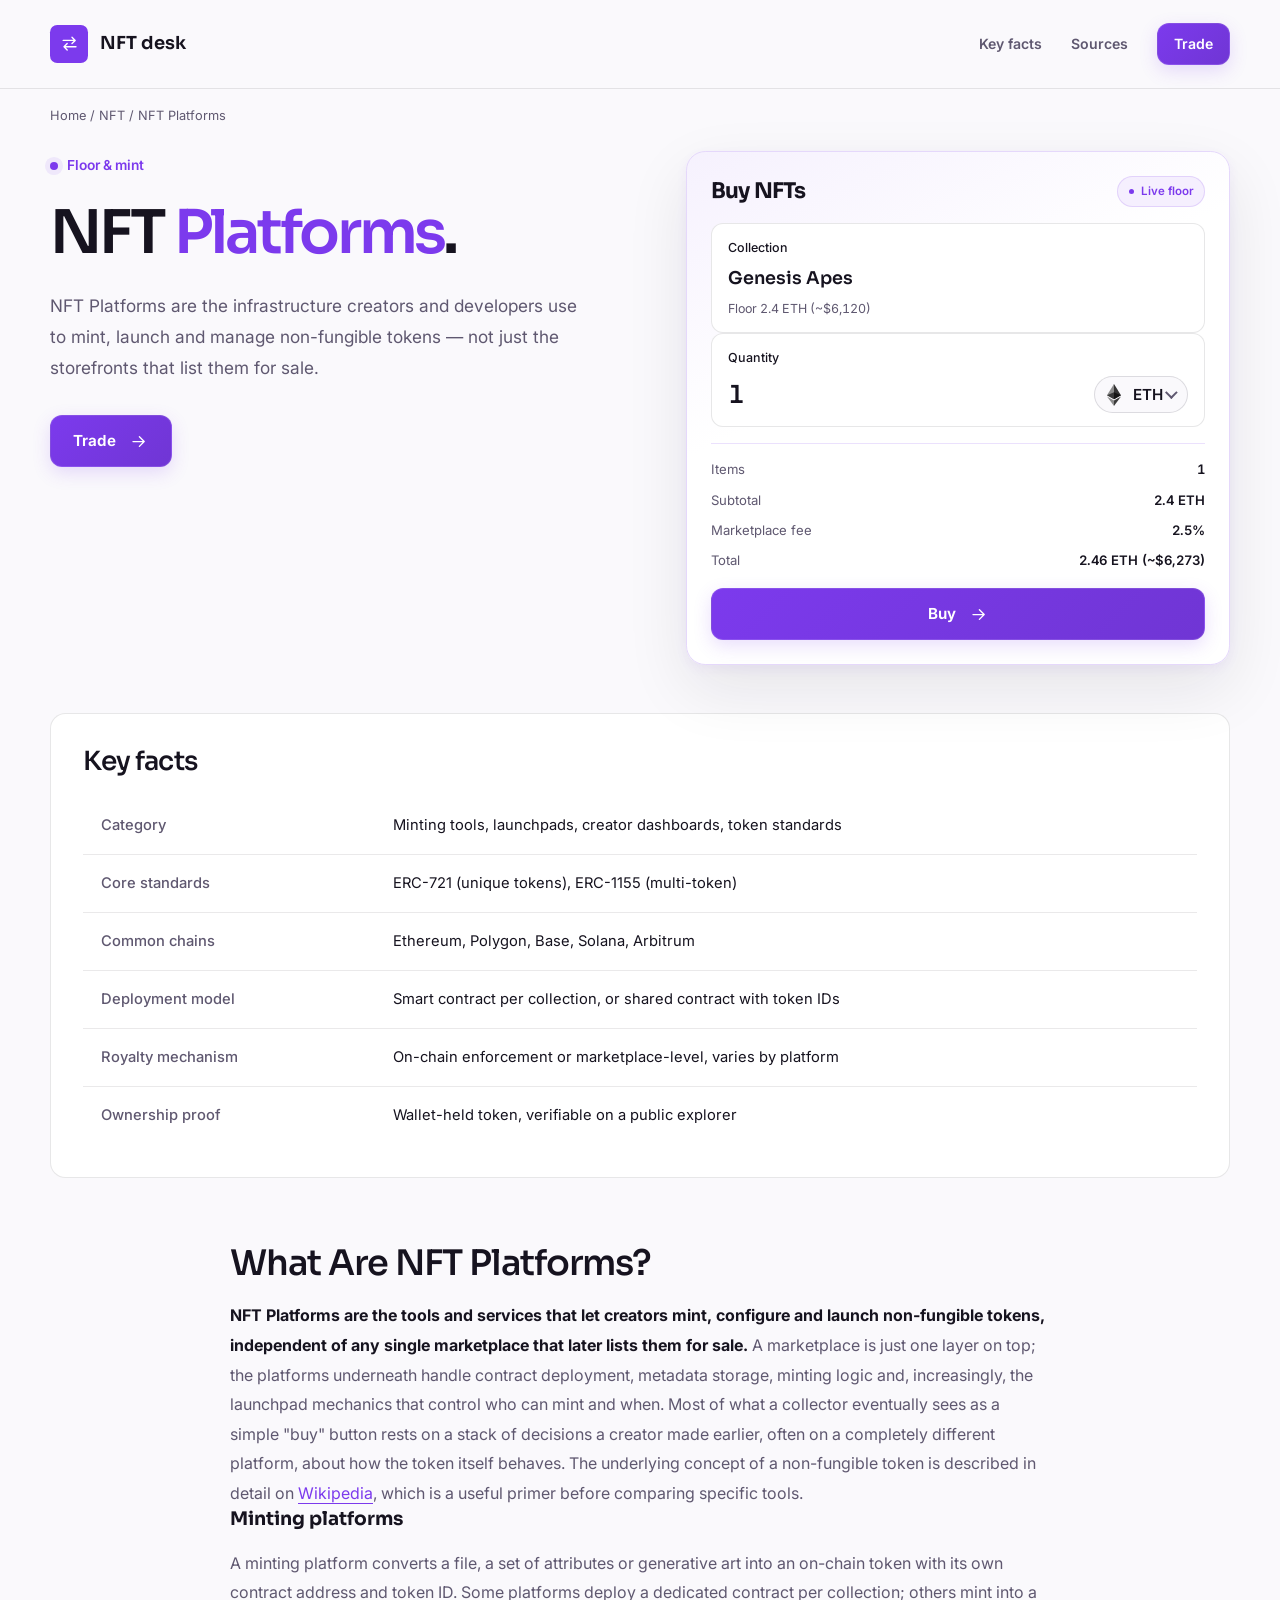
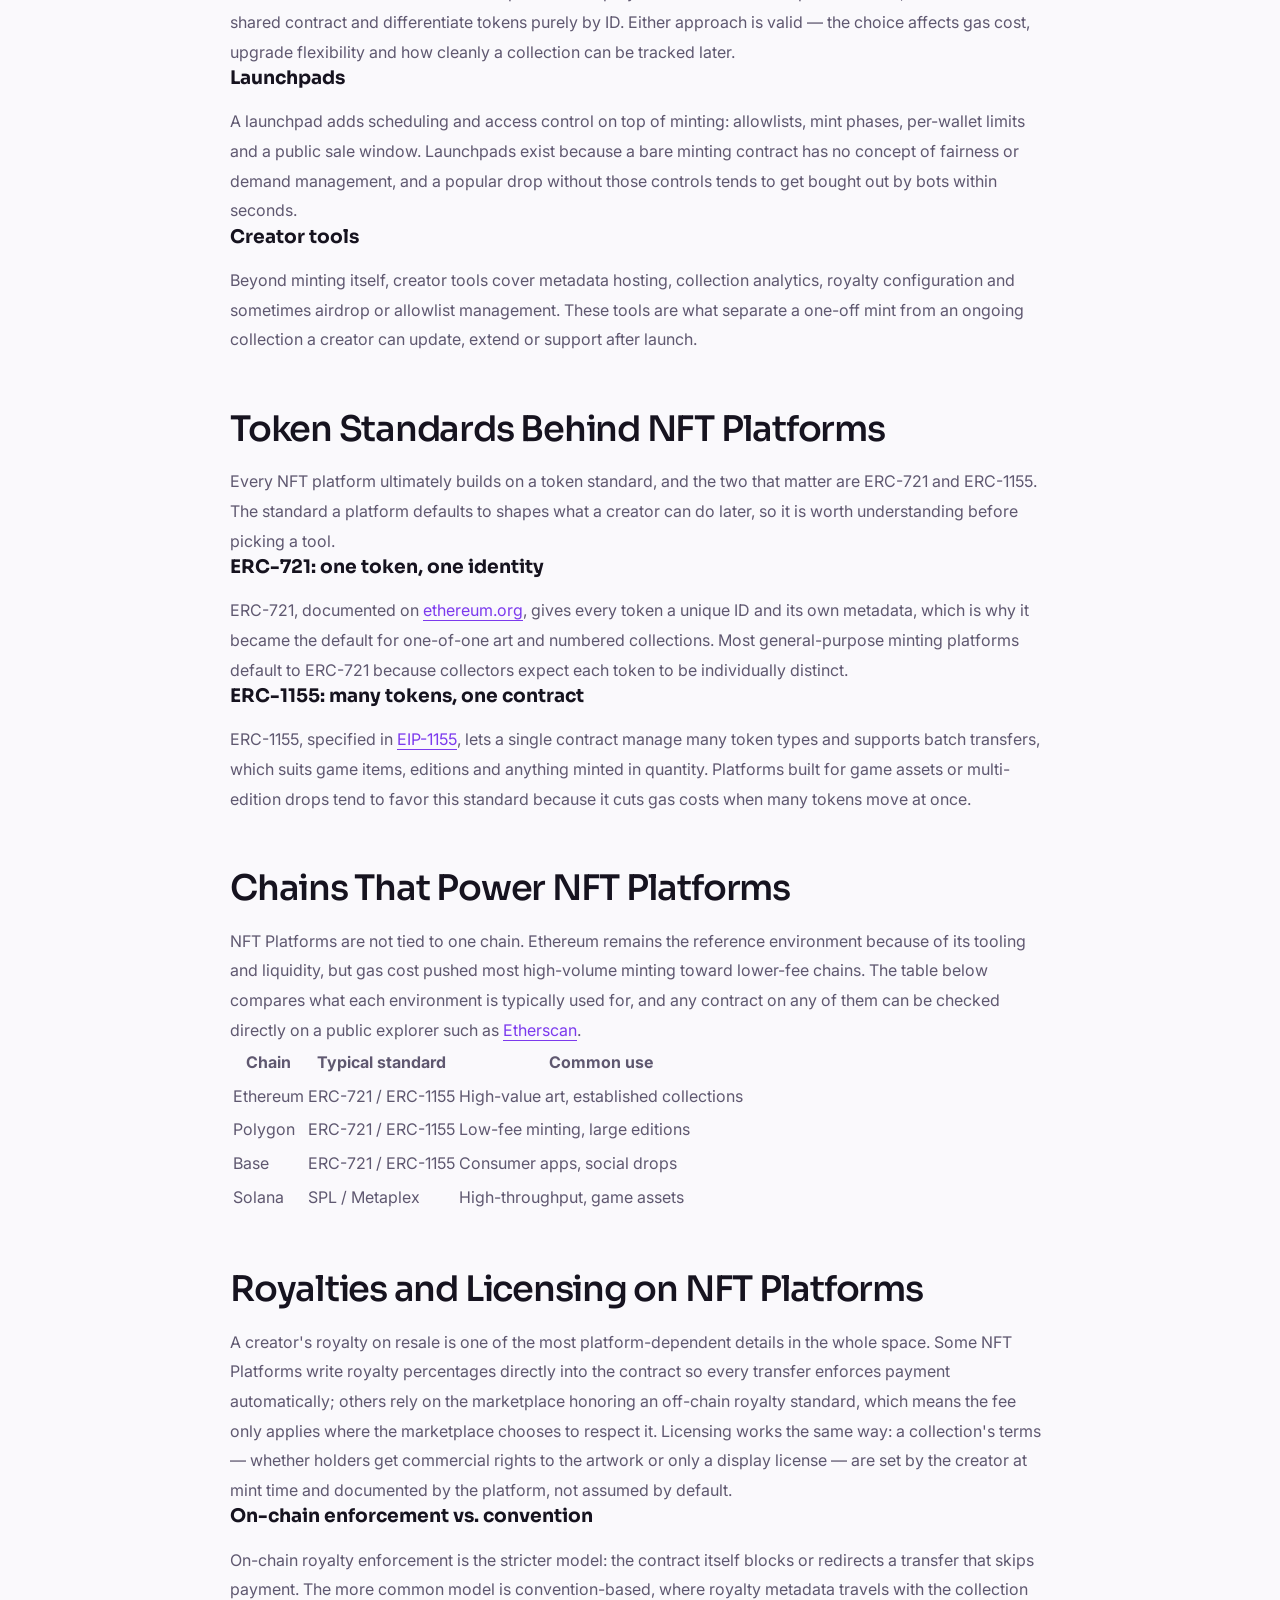
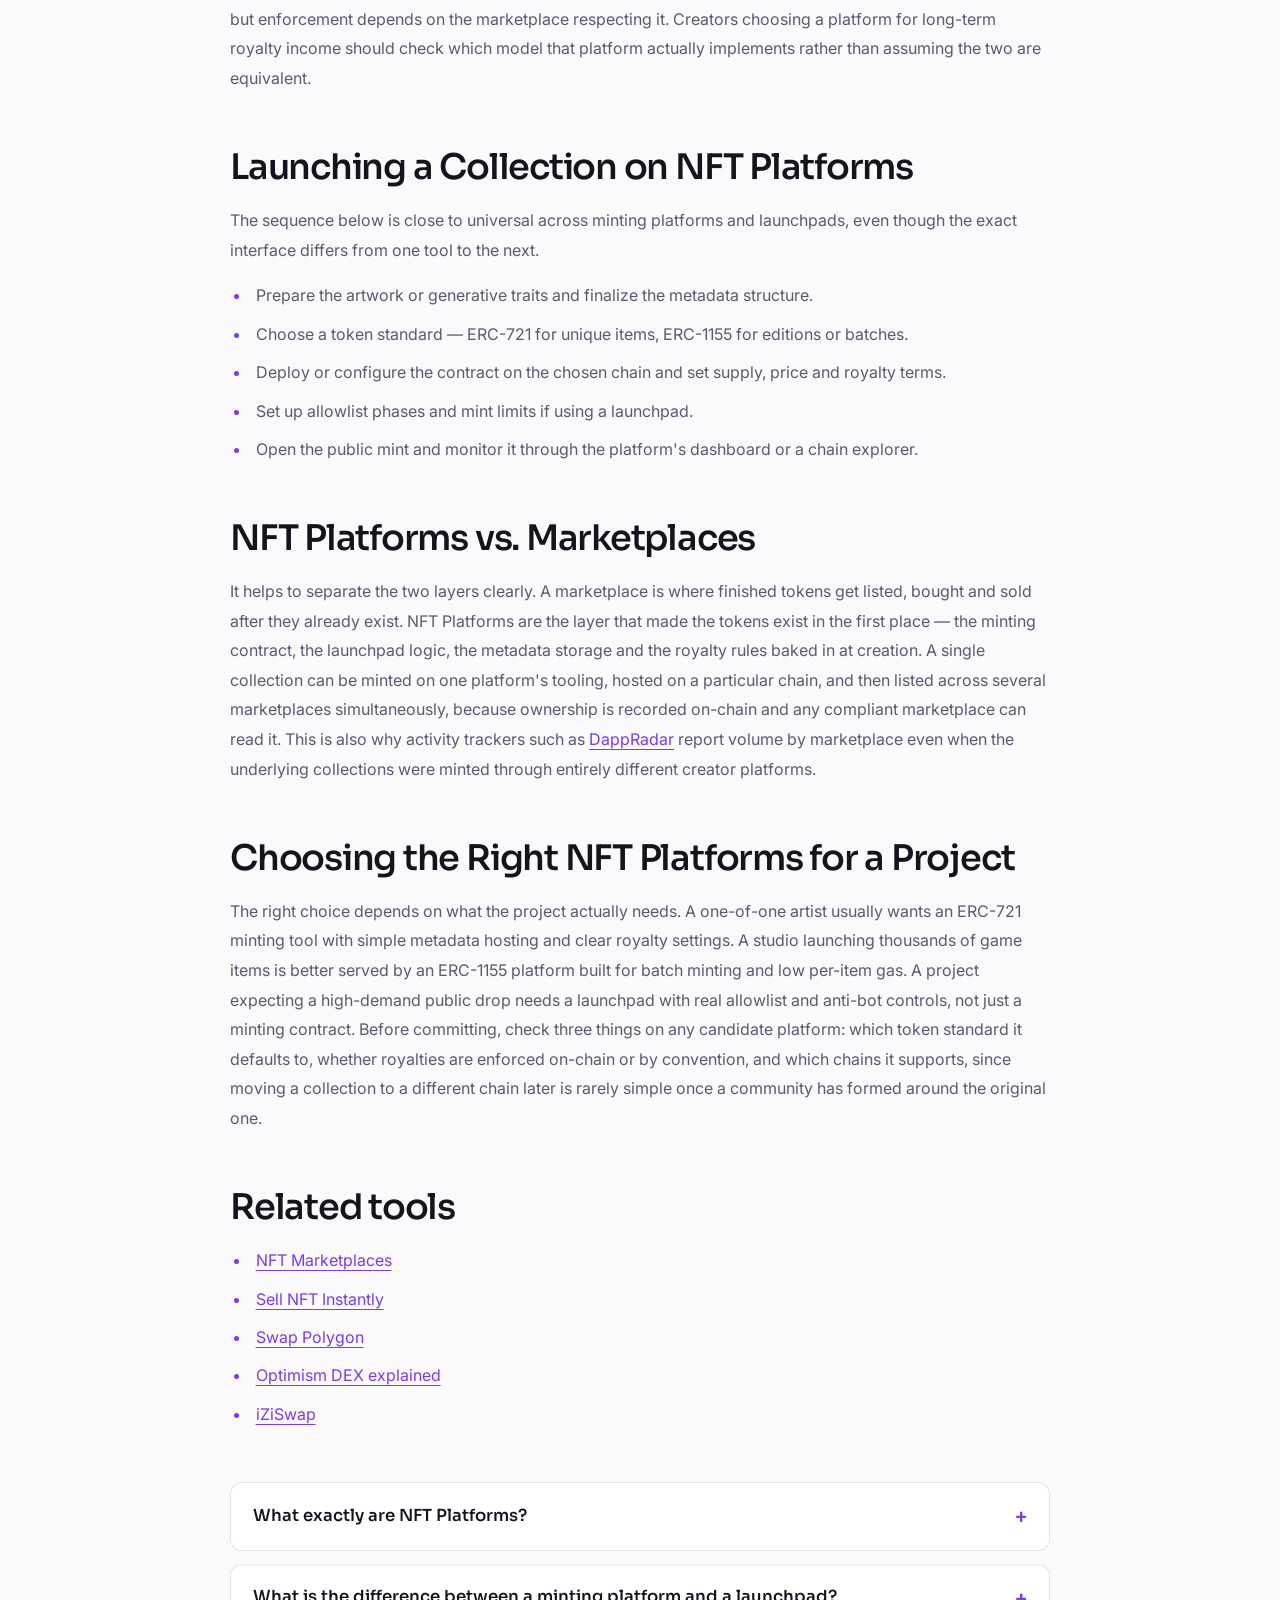
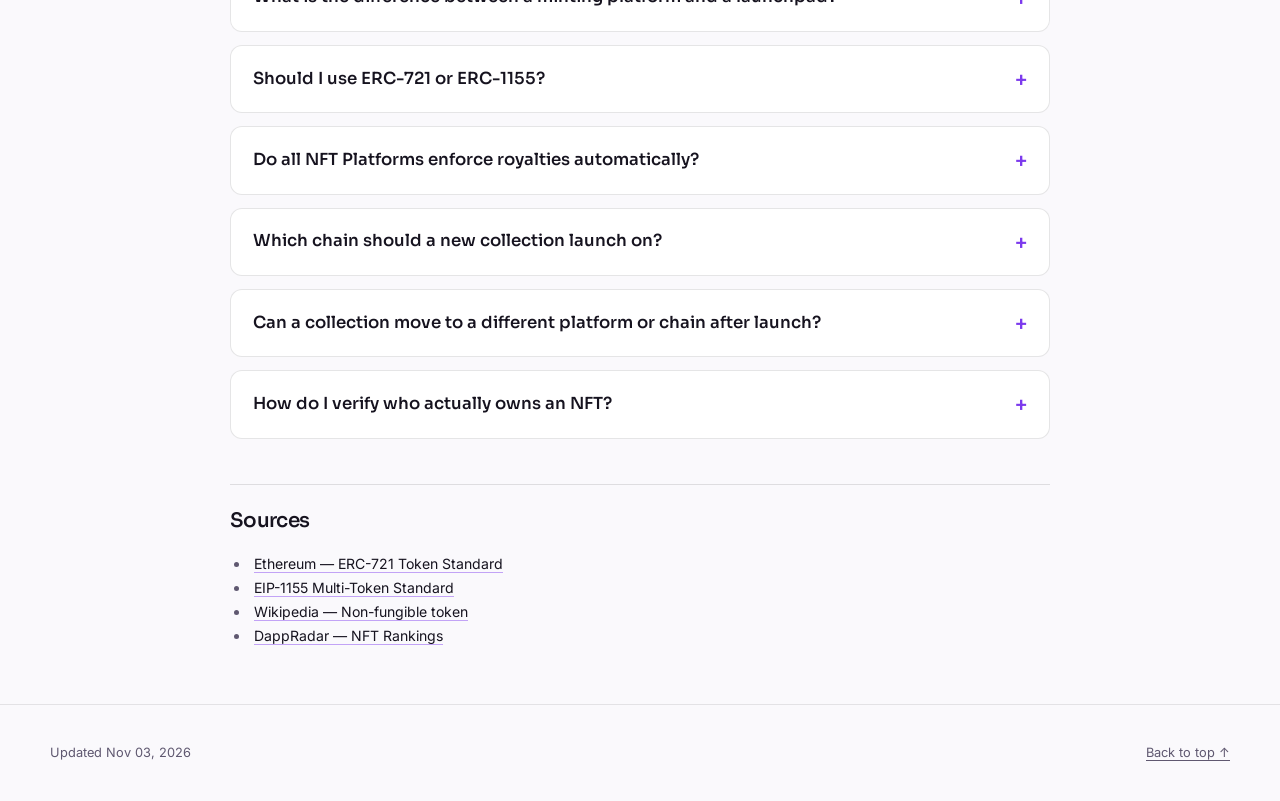
==== commit 07bb4933: "Freshness: date refresh + re-index" ====
--- a/index.html
+++ b/index.html
@@ -16,7 +16,7 @@
   <meta name="twitter:description" content="NFT Platforms are the minting tools, launchpads, token standards and chains creators use to build and manage collections. Learn how ERC-721 and ERC-1155 work, how royalties are set, and how to launch a collection.">
   <meta name="twitter:image" content="https://nft-platforms.github.io/og.png">
 <link rel="preconnect" href="https://fonts.googleapis.com"><link rel="preconnect" href="https://fonts.gstatic.com" crossorigin><link rel="stylesheet" href="https://fonts.googleapis.com/css2?family=Inter:wght@400;500;600;700&family=Sora:wght@500;600;700&display=swap">
-<script type="application/ld+json">{"@context": "https://schema.org", "@graph": [{"@type": "WebSite", "@id": "https://nft-platforms.github.io/#website", "url": "https://nft-platforms.github.io/", "name": "NFT Platforms — Minting, Launchpads & Creator Tools Explained"}, {"@type": "WebPage", "@id": "https://nft-platforms.github.io/#webpage", "url": "https://nft-platforms.github.io/", "name": "NFT Platforms — Minting, Launchpads & Creator Tools Explained", "isPartOf": {"@id": "https://nft-platforms.github.io/#website"}, "description": "NFT Platforms are the minting tools, launchpads, token standards and chains creators use to build and manage collections. Learn how ERC-721 and ERC-1155 work, how royalties are set, and how to launch a collection.", "datePublished": "2026-10-25", "dateModified": "2026-10-25"}, {"@type": "SoftwareApplication", "name": "NFT Platforms", "applicationCategory": "FinanceApplication", "operatingSystem": "Web", "offers": {"@type": "Offer", "price": "0", "priceCurrency": "USD"}}, {"@type": "BreadcrumbList", "itemListElement": [{"@type": "ListItem", "position": 1, "name": "Home", "item": "https://nft-platforms.github.io/"}, {"@type": "ListItem", "position": 2, "name": "NFT"}, {"@type": "ListItem", "position": 3, "name": "NFT Platforms"}]}, {"@type": "FAQPage", "mainEntity": [{"@type": "Question", "name": "What exactly are NFT Platforms?", "acceptedAnswer": {"@type": "Answer", "text": "NFT Platforms are the minting tools, launchpads, creator dashboards and underlying token standards used to create and manage non-fungible tokens, as distinct from the marketplaces that later list them for sale."}}, {"@type": "Question", "name": "What is the difference between a minting platform and a launchpad?", "acceptedAnswer": {"@type": "Answer", "text": "A minting platform turns artwork or metadata into an on-chain token. A launchpad adds scheduling and access control on top — allowlists, mint phases and per-wallet limits — for a public drop."}}, {"@type": "Question", "name": "Should I use ERC-721 or ERC-1155?", "acceptedAnswer": {"@type": "Answer", "text": "ERC-721 suits unique, one-of-one tokens where each item needs its own identity. ERC-1155 suits editions, game items or anything minted in quantity, since one contract can manage many token types and batch transfers."}}, {"@type": "Question", "name": "Do all NFT Platforms enforce royalties automatically?", "acceptedAnswer": {"@type": "Answer", "text": "No. Some write royalty enforcement directly into the contract, while others rely on marketplaces voluntarily honoring royalty metadata. The two models behave very differently for long-term creator income."}}, {"@type": "Question", "name": "Which chain should a new collection launch on?", "acceptedAnswer": {"@type": "Answer", "text": "It depends on the project. Ethereum offers the deepest liquidity and tooling, while Polygon, Base and Solana offer lower fees for high-volume or game-asset minting. Check chain support before committing to a platform."}}, {"@type": "Question", "name": "Can a collection move to a different platform or chain after launch?", "acceptedAnswer": {"@type": "Answer", "text": "Moving a live collection to a different chain or minting platform is difficult once a community and secondary market exist around the original contract, so chain and standard choices are worth getting right before launch."}}, {"@type": "Question", "name": "How do I verify who actually owns an NFT?", "acceptedAnswer": {"@type": "Answer", "text": "Ownership is recorded on-chain against the token's contract and ID, so anyone can check the current holder of a specific token directly on a public chain explorer."}}]}]}</script>
+<script type="application/ld+json">{"@context": "https://schema.org", "@graph": [{"@type": "WebSite", "@id": "https://nft-platforms.github.io/#website", "url": "https://nft-platforms.github.io/", "name": "NFT Platforms — Minting, Launchpads & Creator Tools Explained"}, {"@type": "WebPage", "@id": "https://nft-platforms.github.io/#webpage", "url": "https://nft-platforms.github.io/", "name": "NFT Platforms — Minting, Launchpads & Creator Tools Explained", "isPartOf": {"@id": "https://nft-platforms.github.io/#website"}, "description": "NFT Platforms are the minting tools, launchpads, token standards and chains creators use to build and manage collections. Learn how ERC-721 and ERC-1155 work, how royalties are set, and how to launch a collection.", "datePublished": "2026-11-03", "dateModified": "2026-11-03"}, {"@type": "SoftwareApplication", "name": "NFT Platforms", "applicationCategory": "FinanceApplication", "operatingSystem": "Web", "offers": {"@type": "Offer", "price": "0", "priceCurrency": "USD"}}, {"@type": "BreadcrumbList", "itemListElement": [{"@type": "ListItem", "position": 1, "name": "Home", "item": "https://nft-platforms.github.io/"}, {"@type": "ListItem", "position": 2, "name": "NFT"}, {"@type": "ListItem", "position": 3, "name": "NFT Platforms"}]}, {"@type": "FAQPage", "mainEntity": [{"@type": "Question", "name": "What exactly are NFT Platforms?", "acceptedAnswer": {"@type": "Answer", "text": "NFT Platforms are the minting tools, launchpads, creator dashboards and underlying token standards used to create and manage non-fungible tokens, as distinct from the marketplaces that later list them for sale."}}, {"@type": "Question", "name": "What is the difference between a minting platform and a launchpad?", "acceptedAnswer": {"@type": "Answer", "text": "A minting platform turns artwork or metadata into an on-chain token. A launchpad adds scheduling and access control on top — allowlists, mint phases and per-wallet limits — for a public drop."}}, {"@type": "Question", "name": "Should I use ERC-721 or ERC-1155?", "acceptedAnswer": {"@type": "Answer", "text": "ERC-721 suits unique, one-of-one tokens where each item needs its own identity. ERC-1155 suits editions, game items or anything minted in quantity, since one contract can manage many token types and batch transfers."}}, {"@type": "Question", "name": "Do all NFT Platforms enforce royalties automatically?", "acceptedAnswer": {"@type": "Answer", "text": "No. Some write royalty enforcement directly into the contract, while others rely on marketplaces voluntarily honoring royalty metadata. The two models behave very differently for long-term creator income."}}, {"@type": "Question", "name": "Which chain should a new collection launch on?", "acceptedAnswer": {"@type": "Answer", "text": "It depends on the project. Ethereum offers the deepest liquidity and tooling, while Polygon, Base and Solana offer lower fees for high-volume or game-asset minting. Check chain support before committing to a platform."}}, {"@type": "Question", "name": "Can a collection move to a different platform or chain after launch?", "acceptedAnswer": {"@type": "Answer", "text": "Moving a live collection to a different chain or minting platform is difficult once a community and secondary market exist around the original contract, so chain and standard choices are worth getting right before launch."}}, {"@type": "Question", "name": "How do I verify who actually owns an NFT?", "acceptedAnswer": {"@type": "Answer", "text": "Ownership is recorded on-chain against the token's contract and ID, so anyone can check the current holder of a specific token directly on a public chain explorer."}}]}]}</script>
   <style>
     :root{--bg:#FAF9FC;--surface:#FFFFFF;--text:#16131F;--muted:#5F5870;--accent:#7C3AED;--accent-ink:#FFFFFF;--radius:12px;--display:"Sora";--body:"Inter"}
     * { box-sizing: border-box; }
@@ -243,7 +243,7 @@
   </section>
   <footer class="c576ad7">
     <div class="c12b089 cefe23b">
-      <p>Updated Oct 25, 2026</p>
+      <p>Updated Nov 03, 2026</p>
       <a href="#top">Back to top ↑</a>
     </div>
   </footer>
